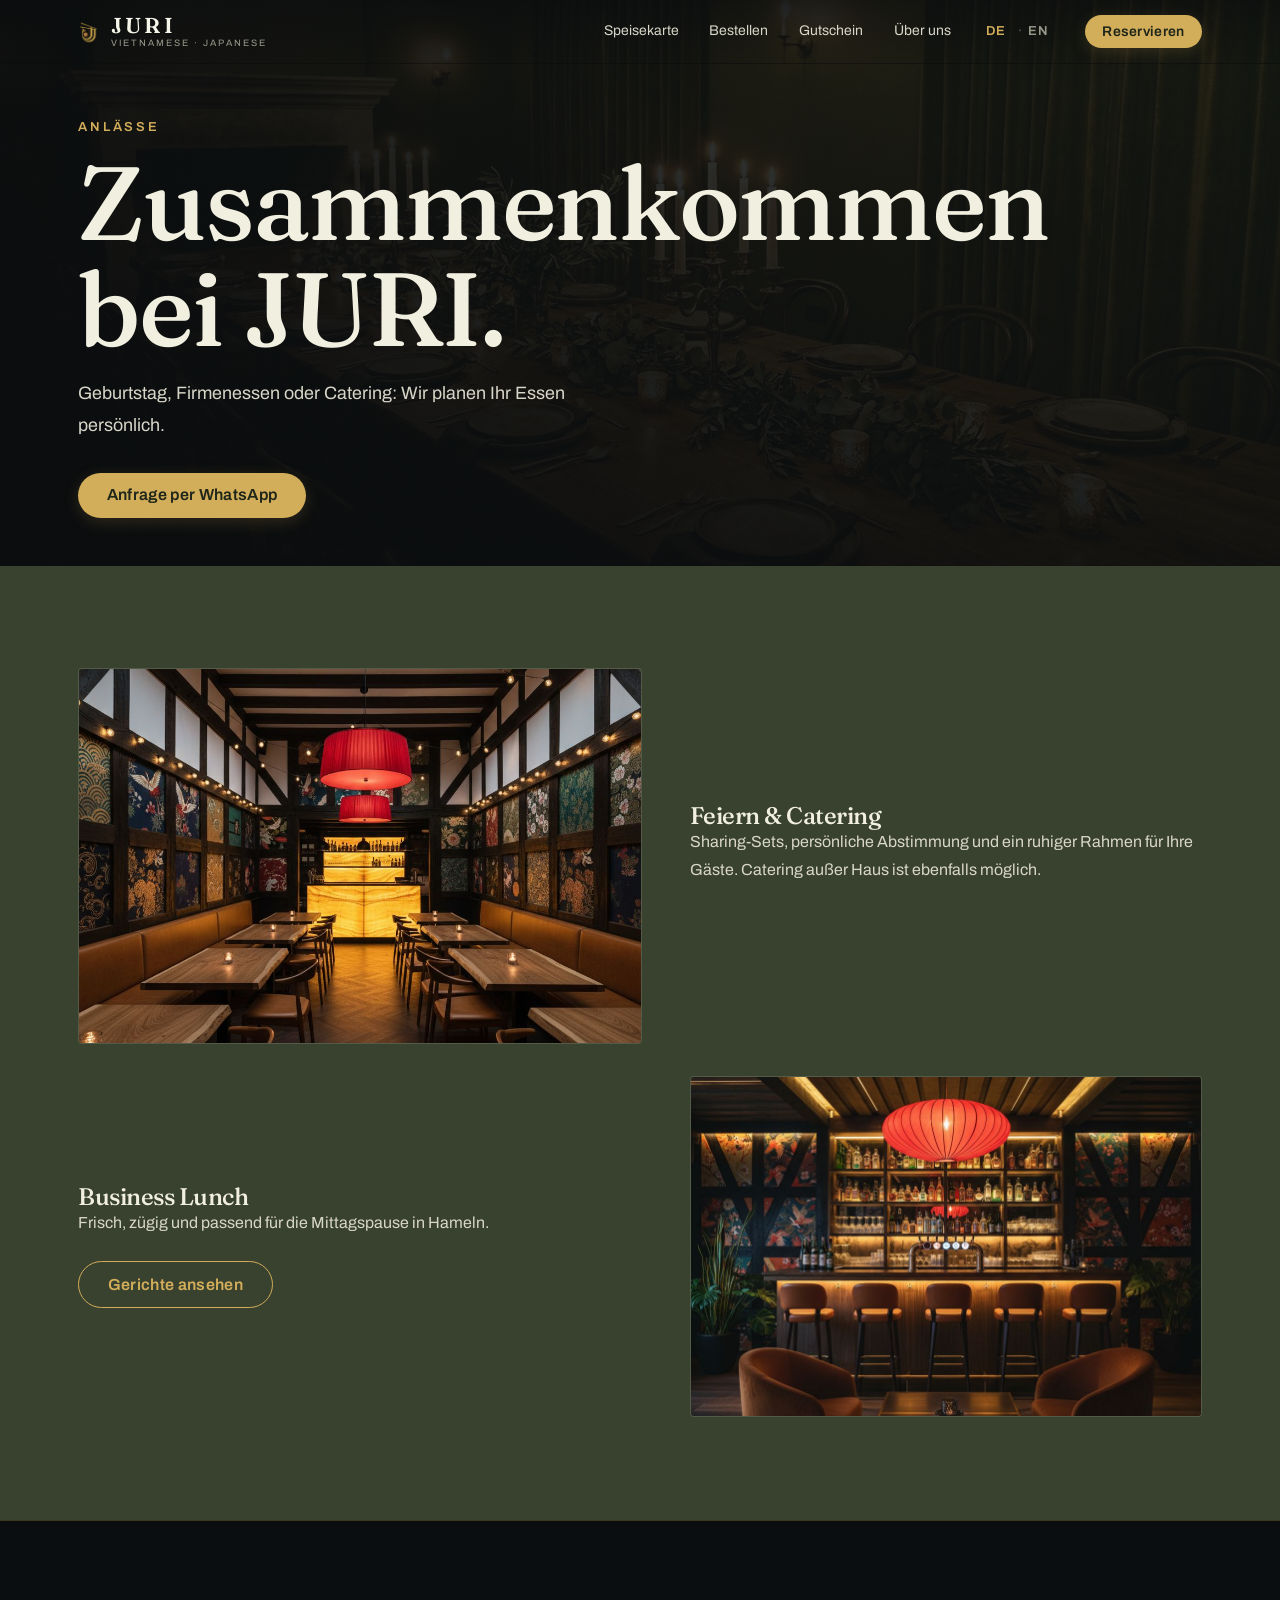
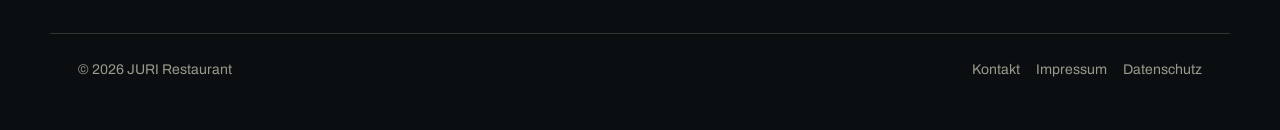
==== anlaesse.html @ 0b75a5f1 "add" ====
<!doctype html>
<html lang="de"><head><meta charset="utf-8"><meta name="viewport" content="width=device-width,initial-scale=1"><title>Anlässe & Catering | JURI Hameln</title><link rel="stylesheet" href="css/fonts.css"><link rel="stylesheet" href="css/tokens.css"><link rel="stylesheet" href="css/home.css"></head><body>
<header class="header scrolled" id="header"><div class="container"><a href="index.html" class="brand"><span class="brand__mark"></span><span>JURI<small>Vietnamese · Japanese</small></span></a><div class="nav-desktop"><nav class="nav"><a href="speisekarte.html">Speisekarte</a><a href="bestellen.html"><span lang="de">Bestellen</span><span lang="en">Order</span></a><a href="gutschein.html"><span lang="de">Gutschein</span><span lang="en">Voucher</span></a><a href="ueber-uns.html"><span lang="de">Über uns</span><span lang="en">About</span></a></nav><div class="lang-toggle"><button data-lang="de">DE</button><button data-lang="en">EN</button></div><a class="btn btn--primary" href="https://wa.me/4951513609?text=Hallo%20JURI%2C%20ich%20m%C3%B6chte%20einen%20Tisch%20reservieren."><span lang="de">Reservieren</span><span lang="en">Reserve</span></a></div><button class="burger" id="burger"><span></span><span></span><span></span></button></div></header>
<div class="drawer" id="drawer"><button class="drawer-close">×</button><a href="speisekarte.html">Speisekarte</a><a href="bestellen.html"><span lang="de">Bestellen</span><span lang="en">Order</span></a><a href="gutschein.html"><span lang="de">Gutschein</span><span lang="en">Voucher</span></a><a href="ueber-uns.html"><span lang="de">Über uns</span><span lang="en">About</span></a><a href="kontakt.html">Kontakt</a><div class="lang-toggle"><button data-lang="de">DE</button><button data-lang="en">EN</button></div></div>
<main><section class="page-hero"><img class="page-hero__bg" src="images/event-table.jpg" alt="Tafel für Feier bei JURI"><div class="container"><span class="eyebrow"><span lang="de">Anlässe</span><span lang="en">Occasions</span></span><h1><span lang="de">Zusammenkommen bei JURI.</span><span lang="en">Come together at JURI.</span></h1><p><span lang="de">Geburtstag, Firmenessen oder Catering: Wir planen Ihr Essen persönlich.</span><span lang="en">Birthday, business dinner or catering: we plan your meal personally.</span></p><div class="cta"><a class="btn btn--primary" href="https://wa.me/4951513609?text=Hallo%20JURI%2C%20ich%20m%C3%B6chte%20eine%20Feier%20oder%20ein%20Catering%20anfragen."><span lang="de">Anfrage per WhatsApp</span><span lang="en">Ask on WhatsApp</span></a></div></div></section><section class="page-content"><div class="container anlass"><div class="anlass__row"><div class="anlass__media"><img src="images/interior.jpg" alt="JURI Innenraum"></div><div><h2><span lang="de">Feiern & Catering</span><span lang="en">Celebrations & catering</span></h2><p><span lang="de">Sharing-Sets, persönliche Abstimmung und ein ruhiger Rahmen für Ihre Gäste. Catering außer Haus ist ebenfalls möglich.</span><span lang="en">Sharing sets, personal planning and a warm setting for your guests. Off-site catering is also available.</span></p></div></div><div class="anlass__row anlass__row--rev"><div class="anlass__media"><img src="images/bar.jpg" alt="JURI Bar"></div><div><h2><span lang="de">Business Lunch</span><span lang="en">Business lunch</span></h2><p><span lang="de">Frisch, zügig und passend für die Mittagspause in Hameln.</span><span lang="en">Fresh, prompt and right for a Hameln lunch break.</span></p><a class="btn btn--ghost" href="speisekarte.html"><span lang="de">Gerichte ansehen</span><span lang="en">See dishes</span></a></div></div></div></section></main>
<footer class="footer"><div class="container footer-bottom"><span>© 2026 JURI Restaurant</span><nav><a href="kontakt.html">Kontakt</a><a href="impressum.html">Impressum</a><a href="datenschutz.html">Datenschutz</a></nav></div></footer><script src="js/home.js"></script></body></html>
---- css/fonts.css ----
/* css/fonts.css — self-hosted variable fonts (latin + latin-ext for ä ö ü ß ơ ư) */
@font-face{
  font-family:"Fraunces";
  src:url("../fonts/Fraunces.woff2") format("woff2");
  font-weight:400 600;font-display:swap;font-style:normal;
  unicode-range:U+0000-00FF,U+0131,U+0152-0153,U+02BB-02BC,U+02C6,U+02DA,U+02DC,U+2000-206F,U+2074,U+20AC,U+2122,U+2191,U+2193,U+2212,U+2215,U+FEFF,U+FFFD;
}
@font-face{
  font-family:"Fraunces";
  src:url("../fonts/Fraunces-ext.woff2") format("woff2");
  font-weight:400 600;font-display:swap;font-style:normal;
  unicode-range:U+0100-024F,U+0259,U+1E00-1EFF,U+2020,U+20A0-20AB,U+20AD-20CF,U+2113,U+2C60-2C7F,U+A720-A7FF;
}
@font-face{
  font-family:"Archivo";
  src:url("../fonts/Archivo.woff2") format("woff2");
  font-weight:400 600;font-display:swap;font-style:normal;
  unicode-range:U+0000-00FF,U+0131,U+0152-0153,U+02BB-02BC,U+02C6,U+02DA,U+02DC,U+2000-206F,U+2074,U+20AC,U+2122,U+2191,U+2193,U+2212,U+2215,U+FEFF,U+FFFD;
}
@font-face{
  font-family:"Archivo";
  src:url("../fonts/Archivo-ext.woff2") format("woff2");
  font-weight:400 600;font-display:swap;font-style:normal;
  unicode-range:U+0100-024F,U+0259,U+1E00-1EFF,U+2020,U+20A0-20AB,U+20AD-20CF,U+2113,U+2C60-2C7F,U+A720-A7FF;
}
---- css/tokens.css ----
/* ========== css/tokens.css — Jury Phở design tokens ========== */
:root{
  /* ---------- PRIMITIVE: OLIVE → nay là NEUTRAL DARK (giữ tên biến) ----------
     Đổi nền olive → đen-xám trung tính hơi ấm (thêm chút nâu, không lạnh như xanh-điện),
     giống taumi (~#191B24/#0d0d12) để ẢNH món màu rực nổi bật (pop).
     Tên biến giữ nguyên để không phá các chỗ đang tham chiếu. */
  --olive-950:#1f2619;
  --olive-900:#293121;   /* footer / bg-deep */
  --olive-850:#343d2a;   /* section xen kẽ / lazy-img fill */
  --olive-800:#303827;
  --olive-700:#39412f;   /* xanh olive từ logo JURI */
  --olive-600:#4a543d;
  --olive-500:#5a654d;
  --olive-400:#748069;
  --olive-300:#96a08d;

  /* ---------- PRIMITIVE: IVORY ---------- */
  --ivory-50:#f6f5ea;
  --ivory-100:#f1efdf;
  --ivory-300:#dcdbcb;
  --ivory-500:#d8d6c8;   /* warm body grey (was cold #d8dad0) */
  --ivory-700:#9a9a8c;

  /* ---------- PRIMITIVE: GOLD ---------- */
  --gold-300:#e3c986;
  --gold-400:#dabd6f;
  --gold-500:#d2ad5a;
  --gold-600:#b8934a;
  --gold-700:#8f6f37;

  --red-500:#d64545;
  --green-500:#7fa86a;
  --white:#fff; --black:#000;

  /* ---------- SEMANTIC ---------- */
  --bg:var(--olive-700);
  --bg-alt:var(--olive-850);
  --bg-deep:var(--olive-900);
  --surface:rgba(241,239,223,.04);
  --surface-hover:rgba(241,239,223,.07);
  --text:var(--ivory-100);
  --text-muted:var(--ivory-500);
  --text-faint:var(--ivory-700);
  --accent:var(--gold-500);
  --accent-hover:var(--gold-600);
  --on-accent:#1f2619;   /* chữ trên nút gold */
  --line:rgba(241,239,223,.16);
  --line-strong:rgba(241,239,223,.28);
  --focus:var(--gold-400);
  --overlay:linear-gradient(180deg,rgba(10,12,14,.15) 0%,rgba(10,12,14,.55) 55%,rgba(10,12,14,.9) 100%);

  /* ---------- TYPE ---------- */
  --font-display:"Fraunces","Georgia",serif;
  --font-sans:"Archivo","Segoe UI",Helvetica,Arial,sans-serif;
  --fs-hero:clamp(2.5rem,8.5vw,6.5rem);    /* 40 → 104px, low floor so "Vietnamesische" never breaks at 390px */
  --fs-h1:clamp(2rem,5vw,3.5rem);
  --fs-h2:clamp(2.5rem,4.5vw,4rem);        /* 40 → 64px */
  --fs-h3:clamp(1.2rem,2vw,1.5rem);
  --fs-lg:clamp(1.0625rem,1.4vw,1.125rem); --fs-base:1rem; --fs-sm:.875rem; --fs-xs:.8125rem;
  --lh-tight:1.02; --lh-snug:1.3; --lh-body:1.75;
  --tracking-display:-.02em;
  --tracking-caps:.22em;

  /* ---------- SPACING ---------- */
  --sp-1:.25rem;--sp-2:.5rem;--sp-3:.75rem;--sp-4:1rem;--sp-5:1.5rem;
  --sp-6:2rem;--sp-8:3rem;--sp-10:4rem;--sp-12:6rem;--sp-16:8rem;
  --content:1180px;
  --gutter:clamp(20px,5.8vw,28px);

  --r-xs:2px; --r-sm:4px; --r-md:6px; --r-pill:999px;

  --sh-sm:0 2px 8px rgba(6,8,10,.24);
  --sh-md:0 8px 24px rgba(6,8,10,.34);
  --sh-lg:0 18px 50px rgba(6,8,10,.42);

  --ease:cubic-bezier(.22,.61,.36,1);
  --dur-1:.15s; --dur-2:.28s; --dur-3:.5s;

  --header-h:64px; --bottom-h:68px;

  /* ---------- COMPONENT ---------- */
  --btn-primary-bg:var(--accent); --btn-primary-fg:var(--on-accent);
  --btn-primary-bg-hover:var(--accent-hover);
  --btn-ghost-border:var(--line-strong); --btn-ghost-fg:var(--text);
  --chip-bg:var(--surface); --chip-border:var(--line); --chip-fg:var(--text-faint);
  --card-bg:var(--surface); --card-border:var(--line);
}
@media (prefers-reduced-motion:reduce){
  *{animation-duration:.001s!important;transition-duration:.001s!important;scroll-behavior:auto!important}
}
---- css/home.css ----
/* css/home.css — Jury Phở homepage (olive/gold luxury dark). Needs tokens.css + fonts.css. */

*,*::before,*::after{box-sizing:border-box}
html{scroll-behavior:smooth}
body{
  margin:0;background:var(--bg);color:var(--text);
  font:var(--fs-base)/var(--lh-body) var(--font-sans);
  -webkit-font-smoothing:antialiased;text-rendering:optimizeLegibility;
  overflow-x:hidden;
}
img{display:block;max-width:100%;height:auto}
/* lazy-load safety net: any image frame shows neutral-dark fill (not blank) until the photo paints */
.feature__media,.split__media,.anlass__media,.bar-band,.gallery img{background:var(--olive-850)}
a{color:inherit;text-decoration:none}
h1,h2,h3{margin:0;font-family:var(--font-display);font-weight:500;line-height:var(--lh-tight);letter-spacing:var(--tracking-display)}
p{margin:0}
:focus-visible{outline:2px solid var(--focus);outline-offset:3px}

.container{width:100%;max-width:var(--content);margin-inline:auto;padding-inline:var(--gutter)}
.eyebrow{display:inline-block;font:600 var(--fs-xs)/1 var(--font-sans);
  letter-spacing:var(--tracking-caps);text-transform:uppercase;color:var(--accent);margin-bottom:var(--sp-4)}
.section{padding-block:clamp(4rem,7vw,6.5rem)}
.section--alt{background:var(--bg-alt)}
.section-head{max-width:640px;margin-bottom:var(--sp-8)}
.section-head--center{margin-inline:auto;text-align:center}
.section-head h2{font-size:var(--fs-h2);margin-top:.75rem}
.section-head p{color:var(--text-muted);margin-top:.9rem;font-size:var(--fs-lg);line-height:var(--lh-body);max-width:62ch}
.section-head--center p{margin-inline:auto}

/* ---- lang toggle: hide EN by default, swap on body.lang-en ----
   scoped to body descendants so it never matches <html lang> (would collapse the page) */
body [lang="en"]{display:none}
body.lang-en [lang="en"]{display:revert}
body.lang-en [lang="de"]{display:none}

/* ---------- Buttons ---------- */
.btn{display:inline-flex;align-items:center;gap:.5rem;
  font:600 var(--fs-base)/1 var(--font-sans);letter-spacing:.02em;
  padding:.9rem 1.8rem;border-radius:var(--r-pill);cursor:pointer;border:0;
  transition:transform var(--dur-1) var(--ease),background var(--dur-1),border-color var(--dur-1),color var(--dur-1)}
.btn--primary{background:var(--btn-primary-bg);color:var(--btn-primary-fg);
  box-shadow:0 4px 16px rgba(210,173,90,.18)}
.btn--primary:hover{background:var(--btn-primary-bg-hover);transform:translateY(-2px);
  box-shadow:0 10px 28px rgba(210,173,90,.32)}
.btn--ghost{background:transparent;color:var(--accent);border:1px solid var(--accent)}
.btn--ghost:hover{background:rgba(210,173,90,.08);color:var(--gold-300);border-color:var(--gold-300)}

/* ---------- Header ---------- */
.header{position:fixed;inset:0 0 auto;z-index:60;height:var(--header-h);
  background:linear-gradient(180deg,rgba(10,12,14,.55),rgba(10,12,14,0));
  border-bottom:1px solid transparent;
  transition:background var(--dur-2),box-shadow var(--dur-2),border-color var(--dur-2),backdrop-filter var(--dur-2)}
.header.scrolled{background:rgba(14,17,20,.9);border-bottom-color:rgba(210,173,90,.28);
  box-shadow:var(--sh-sm);backdrop-filter:blur(8px);-webkit-backdrop-filter:blur(8px)}
.header .container{height:100%;display:flex;align-items:center;justify-content:space-between;gap:var(--sp-5)}
/* brand: logo mark (icon cropped from square logo) + wordmark.
   Font styling lives on .brand so bare-text brands on other pages still render. */
/* ONE logo lockup, shared header + footer. Mark optically baseline-aligned to the J. */
.brand{display:inline-flex;align-items:baseline;gap:12px;line-height:1;
  font-family:var(--font-display);font-weight:600;font-size:1.35rem;letter-spacing:.16em;color:var(--ivory-50)}
/* icon mark = gold PNG (chopsticks + J + tiny amber accent), pre-cropped, no circle/border.
   ~0.85× the cap height, nudged down to sit on the wordmark baseline. */
.brand__mark{flex:0 0 auto;width:calc(1.35rem * .95);height:calc(1.35rem * .95);
  align-self:center;transform:translateY(.06em);
  background:url("../images/logo-mark-gold.png") center/contain no-repeat}
.footer-brand{align-items:center}
.footer-brand .brand__mark{width:2.4rem;height:2.4rem;transform:none}
.brand small{display:block;font-family:var(--font-sans);font-weight:400;font-size:.58rem;
  letter-spacing:var(--tracking-caps);text-transform:uppercase;color:var(--text-faint);margin-top:3px}
.nav{display:flex;align-items:center;gap:clamp(1rem,2.4vw,2rem)}
.nav a{position:relative;font-size:var(--fs-sm);color:var(--text-muted);padding:4px 0;transition:color var(--dur-1)}
.nav a::after{content:"";position:absolute;left:0;bottom:-2px;width:0;height:1px;background:var(--accent);transition:width var(--dur-2) var(--ease)}
.nav a:hover{color:var(--text)}.nav a:hover::after{width:100%}
/* thin text link, not a gold pill — the header keeps exactly one gold block (the CTA) */
.lang-toggle{display:flex;align-items:center;gap:.15rem;font-size:var(--fs-xs)}
.lang-toggle button{background:transparent;border:0;color:var(--text-faint);padding:.35rem .3rem;cursor:pointer;
  font:600 var(--fs-xs)/1 var(--font-sans);letter-spacing:.08em;transition:color var(--dur-1)}
.lang-toggle button:hover{color:var(--text)}
.lang-toggle button[aria-pressed="true"]{color:var(--accent)}
.lang-toggle button+button::before{content:"·";color:var(--line-strong);margin-right:.3rem}
.header .btn{padding:.6rem 1.1rem;font-size:var(--fs-sm)}
.nav-desktop{display:flex;align-items:center;gap:clamp(1rem,2.4vw,2rem)}
.burger{display:none;background:transparent;border:0;cursor:pointer;padding:8px;flex-direction:column;gap:5px}
.burger span{width:22px;height:2px;background:var(--text);border-radius:2px}

/* mobile drawer */
.drawer{position:fixed;inset:0;z-index:70;background:var(--olive-900);
  transform:translateX(100%);transition:transform var(--dur-2) var(--ease);
  display:flex;flex-direction:column;padding:var(--sp-8) var(--gutter);gap:var(--sp-5)}
.drawer.open{transform:none}
.drawer a{font-family:var(--font-display);font-size:1.6rem;color:var(--text)}
.drawer .drawer-close{align-self:flex-end;background:transparent;border:0;color:var(--text);font-size:1.6rem;cursor:pointer}
.drawer .btn{margin-top:var(--sp-4);justify-content:center}

/* ---------- Hero ---------- */
.hero{position:relative;min-height:100svh;display:flex;align-items:center;
  padding-top:var(--header-h);overflow:hidden;background:var(--olive-700)}
.hero__bg{position:absolute;inset:0;z-index:0}
.hero__bg img{width:100%;height:100%;object-fit:cover;object-position:center 40%;opacity:1;
  transform-origin:center;animation:heroZoom 20s ease-in-out infinite alternate}
@keyframes heroZoom{from{transform:scale(1)}to{transform:scale(1.06)}}
/* scrim trung tính, NHẸ ở trên (ảnh rõ) → tối ở đáy cho chữ đọc được */
.hero__bg::after{content:"";position:absolute;inset:0;
  background:linear-gradient(180deg,rgba(10,12,14,.15) 0%,rgba(10,12,14,.2) 42%,rgba(10,12,14,.9) 100%),
             linear-gradient(90deg,rgba(10,12,14,.82) 0%,rgba(10,12,14,.4) 52%,rgba(10,12,14,0) 100%)}
/* radial gold glow adds warmth */
.hero::before{content:"";position:absolute;inset:0;z-index:0;pointer-events:none;
  background:radial-gradient(90% 70% at 82% 18%,rgba(210,173,90,.14),transparent 55%)}
.hero .container{position:relative;z-index:1;padding-block:clamp(4rem,10vh,7rem)}
.hero__inner{max-width:760px}
.hero h1{font-size:var(--fs-hero);margin-block:var(--sp-2) var(--sp-4);
  text-wrap:balance}
.hero h1 em{font-style:italic;color:var(--gold-300)}
.hero .sub{font-size:var(--fs-lg);color:var(--text-muted);max-width:52ch;margin-bottom:var(--sp-6)}
.hero .cta{display:flex;flex-wrap:wrap;gap:var(--sp-4)}
.hero .cta .btn{min-height:56px;padding:0 36px}
.hero .addr{margin-top:var(--sp-6);font-size:var(--fs-sm);color:var(--text-faint);letter-spacing:.03em}
.hero__inner>*{opacity:0;animation:rise .7s var(--ease) forwards}
.hero .eyebrow{animation-delay:.35s}.hero h1{animation-delay:.45s}
.hero .sub{animation-delay:.6s}.hero .cta{animation-delay:.75s}.hero .addr{animation-delay:.85s}
@keyframes rise{from{transform:translateY(16px)}to{opacity:1;transform:translateY(0)}}
/* scroll cue */
.hero__scroll{position:absolute;left:50%;bottom:26px;z-index:2;transform:translateX(-50%);
  width:26px;height:42px;border:1px solid var(--line-strong);border-radius:var(--r-pill);
  display:flex;justify-content:center;opacity:0;animation:rise .7s var(--ease) 1s forwards}
.hero__scroll span{width:3px;height:8px;margin-top:8px;border-radius:2px;background:var(--accent);
  animation:scrollDot 1.8s var(--ease) infinite}
@keyframes scrollDot{0%{transform:translateY(0);opacity:1}70%{transform:translateY(14px);opacity:0}100%{opacity:0}}

/* ---------- Scroll reveal (IntersectionObserver adds .in) ---------- */
.reveal{opacity:0;transform:translateY(24px);transition:opacity .7s var(--ease),transform .7s var(--ease)}
.reveal.in{opacity:1;transform:none}
@media (prefers-reduced-motion:reduce){.reveal{opacity:1;transform:none}.hero__inner>*,.hero__scroll{opacity:1;animation:none}.hero__bg img{animation:none;transform:none}}

/* eyebrow with icon centered */
.eyebrow--icon{color:var(--accent)}

/* ---------- USP strip (quick-scan strengths under hero) ---------- */
.usp-strip{background:var(--bg-deep);border-block:1px solid var(--line)}
.usp-strip__row{display:flex;flex-wrap:wrap;justify-content:center;align-items:center;
  gap:clamp(1rem,4vw,2.75rem);padding-block:var(--sp-5)}
.usp{position:relative;display:inline-flex;align-items:center;gap:.6rem;
  font:600 var(--fs-xs)/1 var(--font-sans);letter-spacing:var(--tracking-caps);
  text-transform:uppercase;color:var(--text-muted)}
.usp::before{content:"";width:5px;height:5px;border-radius:50%;background:var(--accent);flex:0 0 auto}

/* ---------- Philosophy band (centered, taumi-style) ---------- */
.philo-band{background:var(--bg-deep);text-align:center}
.philo-band .eyebrow--icon{margin-bottom:var(--sp-5)}
.philo-quote{margin:0 auto;max-width:20ch;font-family:var(--font-display);font-weight:500;
  font-size:clamp(1.8rem,4.4vw,3rem);line-height:var(--lh-tight);letter-spacing:var(--tracking-display);
  color:var(--gold-300)}
.philo-lead{max-width:60ch;margin:var(--sp-6) auto 0;color:var(--text-muted);font-size:var(--fs-lg);line-height:var(--lh-body)}
/* stat row — fills the empty philosophy band with 3 point-of-pride numbers */
.philo-stats{display:grid;grid-template-columns:repeat(3,1fr);gap:var(--sp-5);
  max-width:640px;margin:var(--sp-8) auto 0;padding:0}
.philo-stats div{position:relative;padding-inline:var(--sp-4)}
.philo-stats div+div::before{content:"";position:absolute;left:0;top:15%;bottom:15%;width:1px;background:var(--line)}
.philo-stats dt{font-family:var(--font-display);font-weight:500;font-size:clamp(1.9rem,5vw,2.8rem);
  line-height:1;color:var(--gold-300);letter-spacing:var(--tracking-display)}
.philo-stats dd{margin:var(--sp-3) 0 0;font-size:var(--fs-xs);letter-spacing:var(--tracking-caps);
  text-transform:uppercase;color:var(--text-faint)}

/* shared underline link */
.link-underline{display:inline-block;font-size:var(--fs-sm);font-weight:600;color:var(--text);
  border-bottom:1px solid var(--line-strong);padding-bottom:3px;transition:color var(--dur-1),border-color var(--dur-1)}
.link-underline:hover{color:var(--accent);border-color:var(--accent)}
.center-cta{text-align:center;margin-top:var(--sp-8)}

/* ---------- Featured dish ---------- */
.feature{display:grid;gap:clamp(1.5rem,4vw,3.5rem);align-items:center;grid-template-columns:1fr;
  margin-bottom:clamp(5rem,10vw,7.5rem)}
.feature__media{position:relative;border:1px solid var(--line);border-radius:var(--r-sm);overflow:hidden;aspect-ratio:4/5}
.feature__media img{width:100%;height:100%;object-fit:cover;transition:transform var(--dur-3) var(--ease)}
.feature:hover .feature__media img{transform:scale(1.04)}
.feature__tag{display:inline-block;font-size:var(--fs-xs);letter-spacing:var(--tracking-caps);
  text-transform:uppercase;color:var(--text-faint);margin-bottom:var(--sp-3)}
.feature__body h3{font-size:clamp(1.8rem,3.4vw,2.4rem);color:var(--ivory-50)}
.feature__body p{color:var(--text-muted);margin-top:var(--sp-4)}
.feature__foot{display:flex;align-items:baseline;gap:var(--sp-6);margin-top:var(--sp-6)}
.feature__price{font-family:var(--font-display);color:var(--accent);font-size:1.5rem;font-variant-numeric:tabular-nums}

/* ---------- Signature dishes (3 hero cards, fine-dining) ---------- */
.dish-grid{display:grid;gap:clamp(1rem,2.5vw,2rem);grid-template-columns:1fr}
.dish{border:0;border-radius:16px;overflow:hidden;
  background:transparent;
  transition:transform var(--dur-2) var(--ease),box-shadow var(--dur-2)}
.dish__link{display:flex;flex-direction:column;height:100%;color:inherit}
.dish__media{position:relative;display:block;overflow:hidden;border-radius:16px;aspect-ratio:4/5;background:var(--olive-850)}
.dish__media img{width:100%;height:100%;object-fit:cover;transition:transform var(--dur-3) var(--ease)}
/* inner shadow at the base so the name never sinks into a bright plate */
.dish__media::after{content:"";position:absolute;inset:0;pointer-events:none;
  background:linear-gradient(180deg,transparent 62%,rgba(8,10,12,.42) 100%);
  transition:opacity var(--dur-2)}
.dish:hover{transform:translateY(-4px);
  box-shadow:0 20px 40px rgba(0,0,0,.5)}
.dish:hover .dish__media img{transform:scale(1.05)}
/* taumi-style minimal card: image-led, only name + price below, centered caption */
.dish__cat,.dish__desc{display:none} /* gọn như taumi: bỏ category + mô tả, chỉ ảnh+tên+giá */
.dish__body{display:flex;flex-direction:column;align-items:center;text-align:center;gap:3px;padding:var(--sp-4) var(--sp-3) 0}
.dish__name{font-family:var(--font-display);font-size:clamp(1.05rem,3.4vw,1.5rem);line-height:var(--lh-tight);color:var(--ivory-50)}
.dish__price{font-family:var(--font-display);font-weight:400;color:var(--accent);font-size:.95rem;font-variant-numeric:tabular-nums}
.dish.reveal{transition-delay:calc(var(--i,0) * 80ms)}

/* ---------- Dish carousel (mobile swipe / desktop grid) ---------- */
.carousel{position:relative}
/* mobile: horizontal scroll-snap rail. desktop rule below reverts to grid. */
.carousel__track{scroll-snap-type:x mandatory;-webkit-overflow-scrolling:touch;
  display:flex;overflow-x:auto;gap:var(--sp-4);scroll-padding-inline:var(--gutter);
  scrollbar-width:none}
.carousel__track::-webkit-scrollbar{display:none}
/* 2 cards per screen on mobile — image-led, quick to swipe */
.carousel__track .dish{flex:0 0 46%;scroll-snap-align:start}
.carousel__nav{display:flex;align-items:center;justify-content:center;margin-top:var(--sp-5)}
/* dots indicator (taumi-style) — active dot gold */
.carousel__dots{display:flex;align-items:center;justify-content:center;gap:.55rem;flex-wrap:wrap;max-width:220px}
.carousel__dots button{width:7px;height:7px;padding:0;border:0;border-radius:50%;cursor:pointer;
  background:var(--line-strong);transition:background var(--dur-1),transform var(--dur-1)}
.carousel__dots button[aria-selected="true"]{background:var(--accent);transform:scale(1.35)}

/* ---------- Photo trio (Ambiente enrich) ---------- */
.photo-trio{display:grid;gap:var(--sp-3);grid-template-columns:1fr;margin-top:clamp(2rem,5vw,3.5rem)}
.photo-trio figure{margin:0;border:1px solid var(--line);border-radius:var(--r-sm);overflow:hidden;aspect-ratio:1;background:var(--olive-850)}
.photo-trio img{width:100%;height:100%;object-fit:cover;transition:transform var(--dur-3) var(--ease)}
.photo-trio figure:hover img{transform:scale(1.05)}

/* ---------- Drink duo (Bar enrich) ---------- */
.drink-duo{display:grid;gap:var(--sp-4);grid-template-columns:1fr}
.drink-duo__item{position:relative;margin:0;border:1px solid var(--line);border-radius:var(--r-sm);overflow:hidden;aspect-ratio:3/2;background:var(--olive-850)}
.drink-duo__item img{width:100%;height:100%;object-fit:cover;transition:transform var(--dur-3) var(--ease)}
.drink-duo__item:hover img{transform:scale(1.05)}
.drink-duo figcaption{position:absolute;inset:auto 0 0;padding:var(--sp-5) var(--sp-5) var(--sp-4);
  font-family:var(--font-display);font-size:1.25rem;color:var(--ivory-50);
  background:linear-gradient(180deg,transparent,rgba(8,10,12,.82))}

/* ---------- Featured events ---------- */
.event-grid{display:grid;gap:clamp(1rem,2.5vw,2rem);grid-template-columns:1fr}
.event-card{display:flex;flex-direction:column;border:1px solid rgba(200,162,74,.25);border-radius:var(--r-sm);
  overflow:hidden;background:var(--olive-850);
  transition:transform var(--dur-2) var(--ease),border-color var(--dur-2),box-shadow var(--dur-2)}
.event-card:hover{transform:translateY(-4px);border-color:rgba(200,162,74,.5);box-shadow:0 20px 40px rgba(0,0,0,.5)}
.event-card__media{overflow:hidden;aspect-ratio:16/10;background:var(--olive-850)}
.event-card__media img{width:100%;height:100%;object-fit:cover;transition:transform var(--dur-3) var(--ease)}
.event-card:hover .event-card__media img{transform:scale(1.05)}
.event-card__body{display:flex;flex-direction:column;align-items:flex-start;gap:var(--sp-3);padding:var(--sp-6) var(--sp-5) var(--sp-6)}
.event-card__badge{display:inline-block;font:600 var(--fs-xs)/1 var(--font-sans);letter-spacing:var(--tracking-caps);
  text-transform:uppercase;color:var(--on-accent);background:var(--accent);padding:.4rem .7rem;border-radius:var(--r-pill)}
.event-card__badge--alt{color:var(--accent);background:transparent;border:1px solid var(--accent)}
.event-card__body h3{font-size:clamp(1.5rem,2.6vw,2rem);color:var(--ivory-50)}
.event-card__body p{color:var(--text-muted);font-size:var(--fs-sm);line-height:var(--lh-body)}
.event-card__body .btn,.event-card__body .link-underline{margin-top:var(--sp-2)}

.note-soon{margin-top:var(--sp-4);font-size:var(--fs-sm);color:var(--text-faint);font-style:italic}

/* ---------- Split (text ↔ image) ---------- */
.split{display:grid;gap:clamp(1.5rem,4vw,3.5rem);align-items:center;grid-template-columns:1fr}
.split__media{position:relative;border:1px solid var(--line);border-radius:var(--r-sm);overflow:hidden;aspect-ratio:4/5}
.split__media img{width:100%;height:100%;object-fit:cover;transition:transform var(--dur-3) var(--ease)}
.split:hover .split__media img{transform:scale(1.04)}
.split__body h2{font-size:var(--fs-h2);margin-bottom:var(--sp-4)}
.split__body p{color:var(--text-muted);margin-bottom:var(--sp-5)}

/* ---------- Bar full-bleed band ---------- */
.bar-band{position:relative;min-height:clamp(360px,60vh,560px);display:flex;align-items:center;overflow:hidden}
.bar-band__bg{position:absolute;inset:0;width:100%;height:100%;object-fit:cover;z-index:0}
.bar-band::after{content:"";position:absolute;inset:0;z-index:1;
  background:linear-gradient(90deg,rgba(10,12,14,.8) 0%,rgba(10,12,14,.42) 55%,rgba(10,12,14,.1) 100%),
             linear-gradient(180deg,transparent 40%,rgba(6,8,10,.55) 100%)}
.bar-band__inner{position:relative;z-index:2;max-width:520px}
.bar-band__inner h2{font-size:var(--fs-h2);color:var(--gold-300);margin-bottom:var(--sp-4)}
.bar-band__inner p{color:var(--ivory-100);font-size:var(--fs-lg)}

/* ---------- Anlässe ---------- */
.anlass{display:grid;gap:var(--sp-6)}
.anlass__row{display:grid;gap:clamp(1.5rem,4vw,3rem);align-items:center;grid-template-columns:1fr}
.anlass__media{border:1px solid var(--line);border-radius:var(--r-sm);overflow:hidden;aspect-ratio:4/5}
.anlass__media img{width:100%;height:100%;object-fit:cover}
.anlass h3{font-size:var(--fs-h3);margin-bottom:var(--sp-3)}
.anlass p{color:var(--text-muted);margin-bottom:var(--sp-5)}

/* ---------- Hours + map ---------- */
.hours-grid{display:grid;gap:var(--sp-8);grid-template-columns:1fr}
.hours-table{width:100%;border-collapse:collapse}
.hours-table th,.hours-table td{text-align:left;padding:.8rem 0;border-bottom:1px solid var(--line);font-size:var(--fs-base)}
.hours-table th{font-weight:500;color:var(--text)}
.hours-table td{color:var(--text-muted);text-align:right;font-variant-numeric:tabular-nums}
.hours-info{display:flex;flex-direction:column;gap:var(--sp-4)}
.hours-info a{color:var(--accent)}
.hours-info dt{font-size:var(--fs-xs);letter-spacing:var(--tracking-caps);text-transform:uppercase;color:var(--text-faint);margin-bottom:2px}
.hours-info dd{margin:0 0 var(--sp-3);color:var(--text)}

/* ---------- About / gallery ---------- */
/* even 2-col mobile / 3-col desktop grid — 6 photos fill clean rows, no orphan cell */
.gallery{display:grid;gap:var(--sp-3);grid-template-columns:repeat(2,1fr);margin-top:var(--sp-6)}
.gallery img{border-radius:var(--r-sm);aspect-ratio:1;object-fit:cover;border:1px solid var(--line);width:100%}

/* ---------- Reservation form ---------- */
.form-wrap{max-width:680px;margin-inline:auto;
  background:rgba(255,255,255,.03);border:1px solid rgba(210,173,90,.18);border-radius:var(--r-sm);
  padding:clamp(1.75rem,5vw,3rem)}
.form-wrap .section-head{text-align:center;margin-inline:auto}
.form-grid{display:grid;gap:var(--sp-4);grid-template-columns:1fr 1fr}
.field{display:flex;flex-direction:column;gap:6px}
.field--full{grid-column:1/-1}
.field label{font-size:var(--fs-xs);letter-spacing:var(--tracking-caps);text-transform:uppercase;color:var(--text-faint)}
/* hairline underline fields — no boxes, all on-tone with olive+gold */
.field input,.field textarea,.field select{
  background:rgba(255,255,255,.04);border:0;border-bottom:1px solid rgba(210,173,90,.3);border-radius:0;
  color:#edebdf;font:var(--fs-base) var(--font-sans);padding:.7rem .2rem;width:100%;
  transition:border-color var(--dur-1),box-shadow var(--dur-1),background var(--dur-1)}
.field input::placeholder,.field textarea::placeholder{color:var(--text-faint)}
.field input:focus,.field textarea:focus,.field select:focus{outline:none;border-bottom-color:var(--accent);
  background:rgba(255,255,255,.06);box-shadow:0 1px 0 0 var(--accent),0 6px 18px -8px rgba(210,173,90,.5)}
/* select: kill native chrome, draw a gold caret, dark option list */
.field select{appearance:none;-webkit-appearance:none;cursor:pointer;
  background-image:url("data:image/svg+xml,%3Csvg xmlns='http://www.w3.org/2000/svg' width='12' height='8' viewBox='0 0 12 8'%3E%3Cpath fill='none' stroke='%23d2ad5a' stroke-width='1.5' d='M1 1.5 6 6.5 11 1.5'/%3E%3C/svg%3E");
  background-repeat:no-repeat;background-position:right .3rem center;padding-right:1.6rem}
.field select option{background:var(--olive-900);color:#edebdf}
/* date: tint the native picker gold instead of a white box */
.field input[type=date]{color-scheme:dark}
.field input::-webkit-calendar-picker-indicator{filter:invert(.7) sepia(.5) saturate(3) hue-rotate(5deg);cursor:pointer}
.field textarea{resize:vertical;min-height:90px}
.hp{position:absolute;left:-9999px;width:1px;height:1px;overflow:hidden}
.form-msg{margin-top:var(--sp-4);font-size:var(--fs-sm)}
.form-msg.ok{color:var(--green-500)}.form-msg.err{color:var(--red-500)}

/* ---------- Footer ---------- */
.footer{position:relative;overflow:hidden;background:#0b0e11;border-top:1px solid rgba(210,173,90,.25);
  padding-block:var(--sp-10) var(--sp-8);color:var(--text-muted)}
/* oversized wordmark watermark — the closing signature note */
.footer-watermark{position:absolute;left:50%;bottom:-.22em;transform:translateX(-50%);z-index:0;pointer-events:none;
  font-family:var(--font-display);font-weight:600;letter-spacing:.12em;line-height:1;white-space:nowrap;
  font-size:clamp(5rem,18vw,11rem);color:var(--gold-500);opacity:.035}
.footer .container{position:relative;z-index:1}
.footer-grid{display:grid;gap:var(--sp-8);grid-template-columns:1fr}
.footer-grid h4{font-family:var(--font-sans);font-weight:600;font-size:var(--fs-xs);letter-spacing:var(--tracking-caps);
  text-transform:uppercase;color:var(--text-faint);margin:0 0 var(--sp-4)}
.footer .brand{font-size:1.5rem;margin-bottom:var(--sp-3)}
.footer ul{list-style:none;margin:0;padding:0;display:flex;flex-direction:column;gap:var(--sp-2)}
.footer a:hover{color:var(--accent)}
.footer address{font-style:normal;line-height:var(--lh-body)}
.footer-bottom{border-top:1px solid var(--line);margin-top:var(--sp-8);padding-top:var(--sp-5);
  display:flex;flex-wrap:wrap;gap:var(--sp-4);justify-content:space-between;font-size:var(--fs-sm);color:var(--text-faint)}
.footer-bottom nav{display:flex;gap:var(--sp-4)}

/* ---------- Bottom nav (mobile) + FAB ---------- */
.bottom-nav{position:fixed;inset:auto 0 0;z-index:55;display:none;height:var(--bottom-h);
  background:var(--olive-900);border-top:1px solid var(--line)}
.bottom-nav ul{display:grid;grid-template-columns:repeat(4,1fr);height:100%;margin:0;padding:0;list-style:none}
.bottom-nav a{display:flex;flex-direction:column;align-items:center;justify-content:center;gap:4px;
  font-size:.62rem;letter-spacing:.03em;color:var(--text-faint);height:100%}
.bottom-nav svg{width:22px;height:22px;fill:none;stroke:currentColor;stroke-width:1.5;
  stroke-linecap:round;stroke-linejoin:round}
.bottom-nav a.is-cta{color:var(--accent)}

/* ---------- Child pages ---------- */
.page-hero{position:relative;min-height:min(54svh,560px);display:flex;align-items:end;padding:calc(var(--header-h) + var(--sp-8)) 0 var(--sp-8);overflow:hidden;background:var(--bg-deep)}
.page-hero__bg{position:absolute;inset:0;width:100%;height:100%;object-fit:cover;opacity:.42}
.page-hero::after{content:"";position:absolute;inset:0;background:linear-gradient(90deg,rgba(10,12,14,.9),rgba(10,12,14,.45)),linear-gradient(180deg,transparent,rgba(10,12,14,.75))}
.page-hero .container{position:relative;z-index:1;max-width:var(--content)}
.page-hero h1{font-size:var(--fs-hero);max-width:12ch}
.page-hero p{max-width:54ch;color:var(--text-muted);font-size:var(--fs-lg);margin-top:var(--sp-4)}
.page-hero .cta{display:flex;gap:var(--sp-3);flex-wrap:wrap;margin-top:var(--sp-6)}
.page-content{padding-block:clamp(4rem,8vw,7rem)}
.page-content .split + .split{margin-top:clamp(4rem,8vw,7rem)}

/* ---------- Responsive ---------- */
@media (min-width:760px){
  .feature{grid-template-columns:1fr 1fr}
  .feature__media{aspect-ratio:auto;height:560px}
  .split{grid-template-columns:1fr 1fr}
  .split__media{aspect-ratio:3/2}
  .split--rev .split__media{order:2}
  /* carousel -> back to static grid on desktop; hide arrows */
  .carousel__track{display:grid;overflow:visible;grid-template-columns:repeat(3,1fr);scroll-snap-type:none}
  .carousel__track .dish{flex:none}
  .carousel__nav{display:none}
  .photo-trio{grid-template-columns:repeat(3,1fr)}
  .drink-duo{grid-template-columns:1fr 1fr}
  .event-grid{grid-template-columns:1fr 1fr}
  .event-card--wide{grid-column:1/-1;flex-direction:row}
  .event-card--wide .event-card__media{flex:1 1 55%;aspect-ratio:auto}
  .event-card--wide .event-card__body{flex:1 1 45%;justify-content:center}
  .dish-grid{grid-template-columns:repeat(3,1fr)}
  .anlass__row{grid-template-columns:1.1fr 1fr}
  .anlass__media{aspect-ratio:3/2}
  .anlass__row--rev .anlass__media{order:2}
  .hours-grid{grid-template-columns:1fr 1fr;align-items:start}
  .footer-grid{grid-template-columns:2fr 1fr 1fr}
  .gallery{grid-template-columns:repeat(3,1fr)}
}
@media (max-width:759px){
  .nav-desktop{display:none}
  .burger{display:flex}
  .bottom-nav{display:block}
  body{padding-bottom:var(--bottom-h)}
  .footer-bottom{flex-direction:column}

  /* ===== taumi-tight mobile layout (S26 Ultra 412px) ===== */
  /* 1. compress every section: even 44px vertical rhythm, heading sits close to content */
  .section{padding-block:44px}
  .section-head{margin-bottom:var(--sp-6)}
  .section-head h2{margin-top:.6rem}
  .section-head p{margin-top:.85rem}
  /* 2. h2 down to ~26px so headings don't wrap onto extra lines */
  .section-head h2,.split__body h2,.bar-band__inner h2{font-size:clamp(24px,6.4vw,28px);line-height:1.2}
  /* 3. philosophy stats: no overflow — snug cells, smaller number, tighter gutter */
  .philo-band{padding-block:44px}
  .philo-lead{margin-top:var(--sp-5)}
  .philo-stats{gap:var(--sp-3);margin-top:var(--sp-6);max-width:none}
  .philo-stats div{padding-inline:6px}
  .philo-stats dt{font-size:clamp(1.5rem,7vw,2rem)}
  .philo-stats dd{margin-top:var(--sp-2);font-size:.6875rem;letter-spacing:.12em}
  /* 4. Signaturen: drop the oversized Phở Bò hero — the 2-up card grid carries it */
  #kueche .feature{display:none}
  /* 5. Ambiente trio → 2-col card grid, square (no tall full-bleed stack) */
  .photo-trio{grid-template-columns:repeat(2,1fr);gap:10px;margin-top:var(--sp-5)}
  .photo-trio figure:nth-child(3){grid-column:1/-1;aspect-ratio:2/1}
  /* 6. tighten split & feature bottom margins */
  .split__body p{margin-bottom:var(--sp-4)}
  #ambiente .split{margin-bottom:0}
  /* 7. hours info: tighter group spacing */
  .hours-grid{gap:var(--sp-6)}
  .hours-info{gap:var(--sp-3)}

  /* 8. Anlässe → overlay-text cards (image with gradient + text on top), like the Bar */
  .anlass{gap:20px}
  .anlass__row,.anlass__row--rev{position:relative;display:block;border-radius:var(--r-md);overflow:hidden}
  .anlass__row .anlass__media{position:absolute;inset:0;border:0;border-radius:0;aspect-ratio:auto;height:100%;z-index:0}
  .anlass__row .anlass__media img{width:100%;height:100%;object-fit:cover}
  .anlass__row>div:last-child{position:relative;z-index:1;
    min-height:220px;display:flex;flex-direction:column;justify-content:flex-end;
    padding:var(--sp-5);gap:var(--sp-2);
    background:linear-gradient(transparent 25%,rgba(6,8,10,.5) 60%,rgba(6,8,10,.9))}
  .anlass__row h3{color:var(--ivory-50);margin-bottom:0}
  .anlass__row p{color:rgba(246,245,234,.88);margin-bottom:var(--sp-3);font-size:var(--fs-sm)}

  /* 9. Hero: clear the notch/status bar, equal-width stacked CTAs */
  .hero .container{padding-top:96px}
  .hero .cta{flex-direction:column;align-items:stretch}
  .hero .cta .btn{width:100%;justify-content:center;padding:0 24px}
  /* mobile: giữ ảnh rõ ở nửa trên, chỉ tối dần xuống đáy cho chữ đọc crisp */
  .hero__bg::after{background:linear-gradient(180deg,rgba(10,12,14,.22) 0%,rgba(10,12,14,.28) 42%,rgba(10,12,14,.92) 100%)}

  /* 10. split media less tall (4/3 not 4/5) — Ambiente/Gutschein/Mitnahme */
  .split__media{aspect-ratio:4/3}
  /* 11. event cards shorter, tighter body */
  .event-card__media{aspect-ratio:16/9}
  .event-card__body{padding:var(--sp-5)}

  /* ===== mobile touch-target + legibility (measured on S26 Ultra 412px) ===== */
  /* 12. tap targets ≥44px — padding/min-size only, header layout unchanged */
  .lang-toggle button{padding:.7rem .7rem;min-width:40px;min-height:44px;display:inline-flex;align-items:center;justify-content:center}
  .burger{min-width:44px;min-height:44px;justify-content:center;padding:11px}
  /* brand: give the whole lockup a 44px touch band without moving the logo */
  .brand{min-height:44px}
  .drawer .drawer-close{min-width:44px;min-height:44px;display:inline-flex;align-items:center;justify-content:center;padding:4px}

  /* 13. lift the smallest labels to a comfortable mobile floor (≥12px caps / ≥14px body) */
  .brand small{font-size:.75rem}            /* was .58rem (~9px) */
  .philo-stats dd{font-size:.75rem}         /* was .6875rem */
  .lang-toggle,.lang-toggle button{font-size:.8125rem} /* keep 13px, no shrink */
  .event-card__body p,.anlass__row p,.note-soon,.form-msg,.footer-bottom{font-size:.875rem} /* ≥14px */
  .page-hero{min-height:440px;padding-bottom:44px}.page-hero h1{font-size:clamp(2.6rem,13vw,4rem)}
}
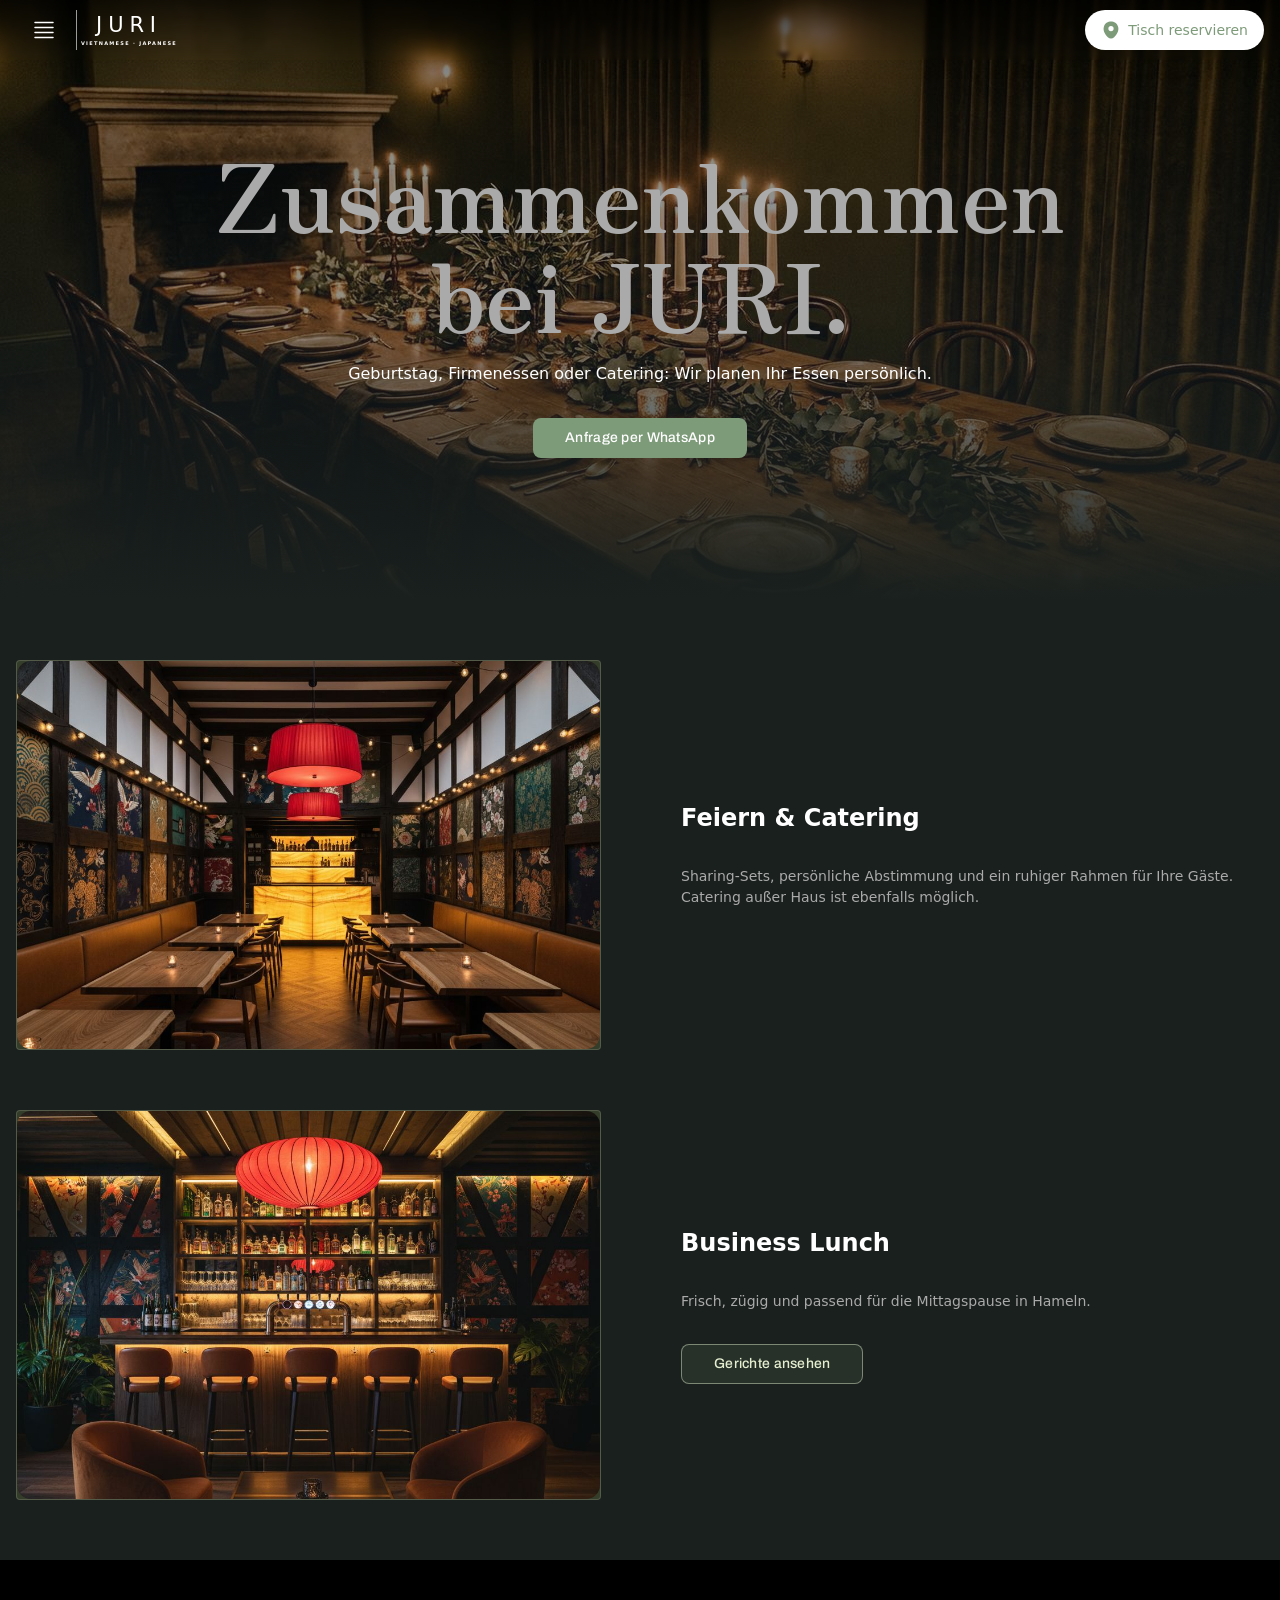
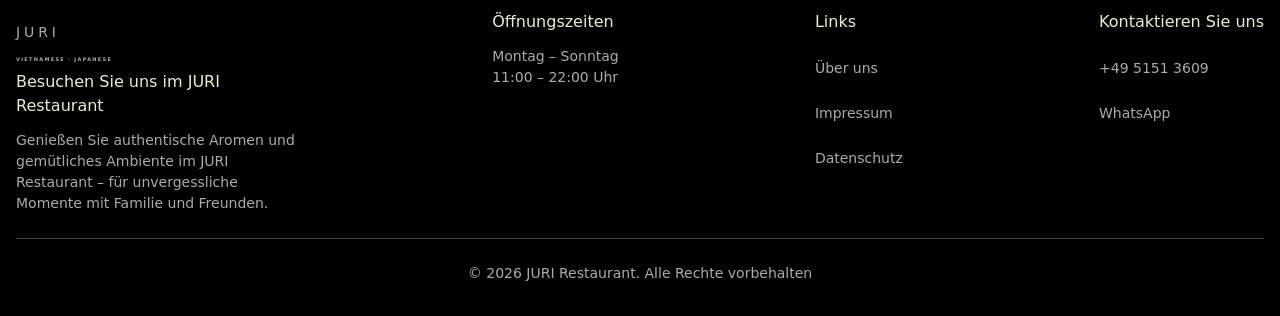
==== commit 4f859d2b: "Align JURI inner pages with source style" ====
--- a/anlaesse.html
+++ b/anlaesse.html
@@ -1,6 +1,6 @@
 <!doctype html>
-<html lang="de"><head><meta charset="utf-8"><meta name="viewport" content="width=device-width,initial-scale=1"><title>Anlässe & Catering | JURI Hameln</title><link rel="stylesheet" href="css/fonts.css"><link rel="stylesheet" href="css/tokens.css"><link rel="stylesheet" href="css/home.css"></head><body>
+<html lang="de"><head><meta charset="utf-8"><meta name="viewport" content="width=device-width,initial-scale=1"><title>Anlässe & Catering | JURI Hameln</title><link rel="stylesheet" href="css/fonts.css"><link rel="stylesheet" href="css/tokens.css"><link rel="stylesheet" href="css/home.css"><link rel="stylesheet" href="css/taumi-source-252485d45a1d6a08.css"><link rel="stylesheet" href="css/juri-source.css"></head><body>
 <header class="header scrolled" id="header"><div class="container"><a href="index.html" class="brand"><span class="brand__mark"></span><span>JURI<small>Vietnamese · Japanese</small></span></a><div class="nav-desktop"><nav class="nav"><a href="speisekarte.html">Speisekarte</a><a href="bestellen.html"><span lang="de">Bestellen</span><span lang="en">Order</span></a><a href="gutschein.html"><span lang="de">Gutschein</span><span lang="en">Voucher</span></a><a href="ueber-uns.html"><span lang="de">Über uns</span><span lang="en">About</span></a></nav><div class="lang-toggle"><button data-lang="de">DE</button><button data-lang="en">EN</button></div><a class="btn btn--primary" href="https://wa.me/4951513609?text=Hallo%20JURI%2C%20ich%20m%C3%B6chte%20einen%20Tisch%20reservieren."><span lang="de">Reservieren</span><span lang="en">Reserve</span></a></div><button class="burger" id="burger"><span></span><span></span><span></span></button></div></header>
 <div class="drawer" id="drawer"><button class="drawer-close">×</button><a href="speisekarte.html">Speisekarte</a><a href="bestellen.html"><span lang="de">Bestellen</span><span lang="en">Order</span></a><a href="gutschein.html"><span lang="de">Gutschein</span><span lang="en">Voucher</span></a><a href="ueber-uns.html"><span lang="de">Über uns</span><span lang="en">About</span></a><a href="kontakt.html">Kontakt</a><div class="lang-toggle"><button data-lang="de">DE</button><button data-lang="en">EN</button></div></div>
 <main><section class="page-hero"><img class="page-hero__bg" src="images/event-table.jpg" alt="Tafel für Feier bei JURI"><div class="container"><span class="eyebrow"><span lang="de">Anlässe</span><span lang="en">Occasions</span></span><h1><span lang="de">Zusammenkommen bei JURI.</span><span lang="en">Come together at JURI.</span></h1><p><span lang="de">Geburtstag, Firmenessen oder Catering: Wir planen Ihr Essen persönlich.</span><span lang="en">Birthday, business dinner or catering: we plan your meal personally.</span></p><div class="cta"><a class="btn btn--primary" href="https://wa.me/4951513609?text=Hallo%20JURI%2C%20ich%20m%C3%B6chte%20eine%20Feier%20oder%20ein%20Catering%20anfragen."><span lang="de">Anfrage per WhatsApp</span><span lang="en">Ask on WhatsApp</span></a></div></div></section><section class="page-content"><div class="container anlass"><div class="anlass__row"><div class="anlass__media"><img src="images/interior.jpg" alt="JURI Innenraum"></div><div><h2><span lang="de">Feiern & Catering</span><span lang="en">Celebrations & catering</span></h2><p><span lang="de">Sharing-Sets, persönliche Abstimmung und ein ruhiger Rahmen für Ihre Gäste. Catering außer Haus ist ebenfalls möglich.</span><span lang="en">Sharing sets, personal planning and a warm setting for your guests. Off-site catering is also available.</span></p></div></div><div class="anlass__row anlass__row--rev"><div class="anlass__media"><img src="images/bar.jpg" alt="JURI Bar"></div><div><h2><span lang="de">Business Lunch</span><span lang="en">Business lunch</span></h2><p><span lang="de">Frisch, zügig und passend für die Mittagspause in Hameln.</span><span lang="en">Fresh, prompt and right for a Hameln lunch break.</span></p><a class="btn btn--ghost" href="speisekarte.html"><span lang="de">Gerichte ansehen</span><span lang="en">See dishes</span></a></div></div></div></section></main>
-<footer class="footer"><div class="container footer-bottom"><span>© 2026 JURI Restaurant</span><nav><a href="kontakt.html">Kontakt</a><a href="impressum.html">Impressum</a><a href="datenschutz.html">Datenschutz</a></nav></div></footer><script src="js/home.js"></script></body></html>
+<footer class="footer"><div class="container footer-bottom"><span>© 2026 JURI Restaurant</span><nav><a href="kontakt.html">Kontakt</a><a href="impressum.html">Impressum</a><a href="datenschutz.html">Datenschutz</a></nav></div></footer><script src="js/home.js"></script><script src="js/juri-source.js"></script></body></html>
--- a/css/tokens.css
+++ b/css/tokens.css
@@ -4,15 +4,15 @@
      Đổi nền olive → đen-xám trung tính hơi ấm (thêm chút nâu, không lạnh như xanh-điện),
      giống taumi (~#191B24/#0d0d12) để ẢNH món màu rực nổi bật (pop).
      Tên biến giữ nguyên để không phá các chỗ đang tham chiếu. */
-  --olive-950:#1f2619;
-  --olive-900:#293121;   /* footer / bg-deep */
+  --olive-950:#141820;
+  --olive-900:#171b24;   /* footer / bg-deep */
   --olive-850:#343d2a;   /* section xen kẽ / lazy-img fill */
-  --olive-800:#303827;
+  --olive-800:#232936;
   --olive-700:#39412f;   /* xanh olive từ logo JURI */
-  --olive-600:#4a543d;
-  --olive-500:#5a654d;
-  --olive-400:#748069;
-  --olive-300:#96a08d;
+  --olive-600:#46513d;
+  --olive-500:#5b684e;
+  --olive-400:#788469;
+  --olive-300:#9ca58e;
 
   /* ---------- PRIMITIVE: IVORY ---------- */
   --ivory-50:#f6f5ea;
@@ -22,11 +22,11 @@
   --ivory-700:#9a9a8c;
 
   /* ---------- PRIMITIVE: GOLD ---------- */
-  --gold-300:#e3c986;
-  --gold-400:#dabd6f;
-  --gold-500:#d2ad5a;
-  --gold-600:#b8934a;
-  --gold-700:#8f6f37;
+  --gold-300:#d9c8a0;
+  --gold-400:#bda67a;
+  --gold-500:#9f8a5a;
+  --gold-600:#806f4a;
+  --gold-700:#665739;
 
   --red-500:#d64545;
   --green-500:#7fa86a;
--- a/css/home.css
+++ b/css/home.css
@@ -353,17 +353,6 @@
   stroke-linecap:round;stroke-linejoin:round}
 .bottom-nav a.is-cta{color:var(--accent)}
 
-/* ---------- Child pages ---------- */
-.page-hero{position:relative;min-height:min(54svh,560px);display:flex;align-items:end;padding:calc(var(--header-h) + var(--sp-8)) 0 var(--sp-8);overflow:hidden;background:var(--bg-deep)}
-.page-hero__bg{position:absolute;inset:0;width:100%;height:100%;object-fit:cover;opacity:.42}
-.page-hero::after{content:"";position:absolute;inset:0;background:linear-gradient(90deg,rgba(10,12,14,.9),rgba(10,12,14,.45)),linear-gradient(180deg,transparent,rgba(10,12,14,.75))}
-.page-hero .container{position:relative;z-index:1;max-width:var(--content)}
-.page-hero h1{font-size:var(--fs-hero);max-width:12ch}
-.page-hero p{max-width:54ch;color:var(--text-muted);font-size:var(--fs-lg);margin-top:var(--sp-4)}
-.page-hero .cta{display:flex;gap:var(--sp-3);flex-wrap:wrap;margin-top:var(--sp-6)}
-.page-content{padding-block:clamp(4rem,8vw,7rem)}
-.page-content .split + .split{margin-top:clamp(4rem,8vw,7rem)}
-
 /* ---------- Responsive ---------- */
 @media (min-width:760px){
   .feature{grid-template-columns:1fr 1fr}
@@ -461,5 +450,188 @@
   .philo-stats dd{font-size:.75rem}         /* was .6875rem */
   .lang-toggle,.lang-toggle button{font-size:.8125rem} /* keep 13px, no shrink */
   .event-card__body p,.anlass__row p,.note-soon,.form-msg,.footer-bottom{font-size:.875rem} /* ≥14px */
-  .page-hero{min-height:440px;padding-bottom:44px}.page-hero h1{font-size:clamp(2.6rem,13vw,4rem)}
-}
+}
+
+/* Homepage parity shell: dimensions follow the Taumi reference; JURI retains its brand, colour and hero. */
+.legacy-home{display:none!important}.juri-taumi{--jt-bg:#17221f;--jt-bg-alt:#1c2b26;--jt-primary:#7d9b79;--jt-text:#fff;--jt-muted:#d8e0d6;background:var(--jt-bg);color:var(--jt-text);font:14px/1.5 ui-sans-serif,system-ui,-apple-system,"Segoe UI",sans-serif;overflow:hidden}.juri-taumi *{box-sizing:border-box}.juri-taumi a{color:inherit;text-decoration:none}.jt-container{width:min(100% - 32px,1152px);margin-inline:auto}.jt-header{position:fixed;inset:0 0 auto;z-index:100;height:60px;display:flex;align-items:center;padding:0 16px;background:linear-gradient(180deg,#17221f,rgba(23,34,31,0));box-shadow:0 4px 16px rgba(0,0,0,.12)}.jt-menu{display:flex;align-items:center;justify-content:center;width:56px;height:40px;margin:0;border:0;background:transparent;cursor:pointer}.jt-menu i{display:block;width:20px;height:2px;margin:2px 0;background:#fff}.jt-logo{display:flex;flex-direction:column;align-items:center;justify-content:center;width:94px;height:40px;color:#fff;font-size:1.32rem;font-weight:400;letter-spacing:.28em;line-height:1;border-left:1px solid rgba(255,255,255,.6);padding-left:12px}.jt-logo small{margin-top:5px;font-size:5px;font-weight:600;letter-spacing:.26em;white-space:nowrap}.jt-location{margin-left:auto;display:inline-flex;align-items:center;justify-content:center;min-width:115px;height:40px;padding:8px 16px;border-radius:100px;background:#fff;color:var(--jt-primary)!important;font-size:14px;font-weight:500}.jt-drawer{position:fixed;z-index:130;inset:0;display:flex;flex-direction:column;gap:20px;padding:88px 28px 28px;background:var(--jt-bg);transform:translateX(-100%);transition:transform .5s ease}.jt-drawer.open{transform:none}.jt-drawer a{font-size:22px;font-weight:700}.jt-drawer__close{position:absolute;top:14px;right:20px;border:0;background:transparent;color:#fff;font-size:30px;cursor:pointer}.jt-drawer__reserve{margin-top:auto;padding:12px;border-radius:8px;background:var(--jt-primary);text-align:center;color:#fff!important;font-size:16px!important}.jt-hero{position:relative;height:600px;background:var(--jt-bg);overflow:hidden}.jt-hero>img{width:100%;height:100%;object-fit:cover;object-position:center;display:block}.jt-hero__shade{position:absolute;inset:0;background:linear-gradient(180deg,rgba(23,34,31,.08) 78%,var(--jt-bg)),radial-gradient(160% 50% at 50% 100%,rgba(0,0,0,0),var(--jt-bg))}.jt-hero__logo{position:absolute;left:50%;top:48%;transform:translate(-50%,-50%);display:flex;flex-direction:column;align-items:center;color:#fff;font-size:clamp(2.7rem,12vw,4.4rem);font-weight:500;line-height:.9;letter-spacing:.2em;text-shadow:0 3px 20px #000}.jt-hero__logo small{font-size:.5rem;letter-spacing:.28em;margin-top:12px;white-space:nowrap}.jt-section{padding:0 0 32px;background:var(--jt-bg)}.jt-section h2{display:flex;align-items:center;justify-content:center;min-height:60px;margin:0;padding:16px 0;color:#dce7d9;font-size:20px;line-height:28px;font-weight:700;text-align:center}.jt-philosophy{padding-bottom:32px}.jt-copy{padding:8px 8px 16px;text-align:center}.jt-copy strong{display:block;max-width:760px;margin:auto;font-size:20px;line-height:26px;color:#fff}.jt-copy p{max-width:760px;margin:20px auto 0;color:var(--jt-muted);font-size:12px;line-height:18px}.jt-dish-window{margin:8px -8px 0}.jt-dish-track{display:flex;gap:16px;overflow-x:auto;scroll-snap-type:x mandatory;padding:0 0 4px 0;scrollbar-width:none}.jt-dish-track::-webkit-scrollbar{display:none}.jt-dish-track a{flex:0 0 169px;scroll-snap-align:start;text-align:center;font-size:8px;color:#fff}.jt-dish-track img{display:block;width:169px;height:169px;object-fit:cover;border-radius:5px}.jt-dish-track span{display:block;margin-top:7px}.jt-slider-nav{display:flex;justify-content:center;margin-top:13px}.jt-slider-nav button{width:20px;height:20px;border:0;background:transparent;color:#fff;font-size:0;cursor:pointer}.jt-slider-nav button::before{display:block;width:8px;height:8px;margin:auto;border:1px solid #fff;border-width:0 1px 1px 0;content:"";transform:rotate(135deg)}.jt-slider-nav button:last-child::before{transform:rotate(-45deg)}.jt-dishes .jt-container>p{margin:31px 0 0;text-align:center;color:#fff;font-size:10px}.jt-button{display:inline-flex;align-items:center;justify-content:center;min-width:211px;height:40px;margin-top:24px;padding:8px 24px;border-radius:8px;background:var(--jt-primary);color:#fff!important;font-size:14px;font-weight:500}.jt-dishes .jt-button{position:relative;left:50%;transform:translateX(-50%)}.jt-restaurants h2{margin-top:0}.jt-feature{display:flex;flex-direction:column;gap:32px;align-items:center;margin-top:32px}.jt-feature__copy{order:2;width:100%;text-align:left}.jt-feature img{order:1;width:100%;height:189px;object-fit:cover;border-radius:14px}.jt-feature h3{margin:0;padding:0 0 16px;color:#fff;font-size:16px;line-height:24px}.jt-feature p{margin:0;color:var(--jt-muted);font-size:10px;line-height:15px}.jt-feature__copy>a:not(.jt-button){display:flex;align-items:center;justify-content:center;min-height:40px;margin-top:24px;padding:8px 12px;border-radius:8px;background:linear-gradient(180deg,rgba(181,207,182,.18),rgba(181,207,182,.03));color:#fff;font-size:8px;text-align:center}.jt-feature .jt-mail{display:block!important;margin-top:24px!important;padding:0!important;background:none!important;color:#bcd5b8!important;font-size:10px!important;text-align:left!important}.jt-about{background:var(--jt-bg-alt);color:#fff}.jt-about>div>p{margin:0;color:var(--jt-muted);font-size:12px;text-align:center}.jt-about-grid{display:grid;grid-template-columns:1fr;gap:20px;margin-top:20px}.jt-about-grid a{position:relative;display:block;min-height:54px;overflow:hidden;border-radius:4px;background:#24362e}.jt-about-grid img{display:block;width:100%;height:auto}.jt-about-grid b{position:absolute;inset:auto 0 0;padding:12px;background:linear-gradient(transparent,rgba(0,0,0,.85));font-size:14px}.jt-footer{padding:50px 0;background:#000;color:#fff}.jt-footer__grid{display:grid;grid-template-columns:1fr;gap:32px}.jt-footer .jt-logo{align-items:flex-start;border:0;padding:0;width:auto}.jt-footer p{margin:20px 0 0;color:#d9ded8;font-size:12px;line-height:18px}.jt-footer b{display:block;margin-bottom:10px;font-size:12px}.jt-footer div:not(:first-child) a{display:block;margin:8px 0;color:#d9ded8;font-size:12px}.jt-footer>div>small{display:block;margin-top:40px;padding-top:16px;border-top:1px solid #3b4742;color:#bec7bf;font-size:10px;text-align:center}
+@media (min-width:768px){.jt-header{padding:0 28px}.jt-location{min-width:130px}.jt-hero{height:600px}.jt-container{width:min(100% - 64px,1152px)}.jt-section{padding-bottom:60px}.jt-section h2{padding:24px 0;font-size:24px}.jt-copy{margin-top:32px;padding-bottom:24px}.jt-copy strong{font-size:28px;line-height:36px}.jt-copy p{font-size:16px;line-height:24px}.jt-dish-window{margin-top:32px}.jt-dish-track a{flex-basis:224px;font-size:11px}.jt-dish-track img{width:224px;height:224px;border-radius:8px}.jt-slider-nav{margin-top:18px}.jt-dishes .jt-container>p{font-size:14px}.jt-feature{display:grid;grid-template-columns:1fr 1fr;gap:80px;margin-top:52px}.jt-feature__copy{order:1}.jt-feature img{order:2;height:auto;aspect-ratio:1.87/1}.jt-feature--reverse{margin-top:60px}.jt-feature--reverse img{order:1}.jt-feature--reverse .jt-feature__copy{order:2}.jt-feature h3{padding-bottom:32px;font-size:20px;line-height:28px}.jt-feature p{font-size:14px;line-height:21px}.jt-about-grid{grid-template-columns:repeat(5,1fr);gap:20px;margin-top:56px}.jt-about-grid a{min-height:220px}.jt-about-grid img{height:100%;object-fit:cover}.jt-footer{padding:32px 0}.jt-footer__grid{grid-template-columns:1.5fr repeat(3,1fr);gap:36px}.jt-footer>div>small{text-align:left}}
+
+/* Mobile reference refinements: Taumi's about-card rail is not rendered beneath 768px. */
+.jt-section h2,.jt-feature h3{font-family:ui-sans-serif,system-ui,-apple-system,"Segoe UI",sans-serif}.jt-about-grid{display:none}@media (min-width:768px){.jt-about-grid{display:grid}}
+
+/* Reference-fit overrides: the Taumi page rhythm is preserved while the JURI brand remains in place. */
+body:has(.juri-taumi){padding-bottom:0!important;overflow:visible!important}
+.juri-taumi{font-size:14px;line-height:21px}
+.juri-taumi .jt-container{width:100%;max-width:1280px;padding-inline:16px}
+.jt-heading-icon{width:20px;height:20px;fill:none;stroke:currentColor;stroke-width:1.4;stroke-linecap:round;stroke-linejoin:round}
+.jt-section h2{height:60px;min-height:60px;gap:4px;padding-block:16px}
+.jt-philosophy{height:267px;padding-bottom:0}
+.jt-philosophy .jt-copy{margin:8px -8px 0;padding:0 8px 16px}
+.jt-copy strong{max-width:none;font-size:14px;line-height:21px;font-style:italic;font-weight:400}
+.jt-copy p{max-width:none;margin-top:8px;font-size:14px;line-height:21px}
+.jt-dishes{height:492px;padding-bottom:0}
+.jt-dish-window{height:187px;margin:8px 0 0}
+.jt-dish-track{height:185px}
+.jt-dish-track a{flex-basis:171px}
+.jt-dish-track img{width:171px;height:171px}
+.jt-slider-nav{height:20px;margin-top:56px}
+.jt-dishes .jt-container>p{margin-top:44px;font-size:14px;line-height:21px}
+.jt-button{min-width:244px;padding-inline:66px}
+.jt-restaurants{height:1485px;padding-bottom:0}
+.jt-feature{height:541px;margin-top:32px;gap:32px}
+.jt-feature--reverse{height:674px;margin-top:32px}
+.jt-feature--lunch{height:131px;margin-top:32px}
+.jt-feature h3{font-size:16px;line-height:24px}
+.jt-feature p{font-size:12px;line-height:18px}
+.jt-feature__note,.jt-feature__hours{margin-top:24px!important}
+.jt-feature--lunch img{height:0!important;visibility:hidden}
+.jt-about{height:224px;padding-bottom:0}
+.jt-about>div>p{max-width:354px;margin:auto;font-size:12px;line-height:18px}
+.jt-about-grid{display:none!important}
+.jt-footer{height:861px;padding:50px 0}
+
+@media (min-width:768px){
+  .juri-taumi .jt-container{max-width:1280px;padding-inline:16px}
+  .jt-header{padding-inline:16px}
+  .jt-section h2{height:96px;min-height:96px;gap:8px;padding-block:24px;font-size:32px;line-height:48px}
+  .jt-heading-icon{width:32px;height:32px}
+  .jt-philosophy{height:300px}
+  .jt-philosophy .jt-copy{height:112px;margin:32px -8px 0;padding:0 8px 24px}
+  .jt-copy strong{max-width:760px;font-size:20px;line-height:28px}
+  .jt-copy p{max-width:760px;margin-top:8px;font-size:14px;line-height:21px}
+  .jt-dishes{height:632px}
+  .jt-dish-window{height:315px;margin:32px -8px 0;padding-bottom:24px}
+  .jt-dish-track{height:291px;gap:16px}
+  .jt-dish-track a{flex:0 0 calc((100% - 64px)/5);font-size:11px}
+  .jt-dish-track img{width:100%;height:auto;aspect-ratio:1/1;border-radius:8px}
+  .jt-slider-nav{margin-top:0}
+  .jt-dishes .jt-container>p{margin-top:44px;font-size:14px;line-height:21px}
+  .jt-restaurants{height:1198px}
+  .jt-feature{height:310px;grid-template-columns:1fr 1fr;gap:80px;margin-top:52px}
+  .jt-feature--reverse{height:310px;margin-top:60px}
+  .jt-feature--lunch{height:249px;margin-top:60px}
+  .jt-feature h3{padding-bottom:32px;font-size:24px;line-height:32px}
+  .jt-feature p{font-size:14px;line-height:21px}
+  .jt-feature__copy>a:not(.jt-button){min-height:81px;margin-top:32px;padding:12px;font-size:12px;line-height:18px}
+  .jt-feature .jt-mail{min-height:0!important;margin-top:24px!important;font-size:14px!important;line-height:21px!important}
+  .jt-feature__note,.jt-feature__hours{margin-top:24px!important}
+  .jt-feature img{height:310px;aspect-ratio:auto}
+  .jt-feature--lunch img{height:0!important;visibility:hidden}
+  .jt-feature--lunch .jt-button{margin-top:40px}
+  .jt-about{height:236px}
+  .jt-about>div>p{max-width:none;font-size:16px;line-height:24px;text-align:left}
+  .jt-footer{height:315px;padding:32px 0}
+}
+
+/* Fine-grained reference matching while retaining JURI's green identity. */
+::-webkit-scrollbar{width:4px;height:4px;overflow:hidden;border-radius:9999px}
+::-webkit-scrollbar-track{background:transparent}
+::-webkit-scrollbar-thumb,::-webkit-scrollbar-thumb:hover{background:#64766d}
+.juri-taumi{--jt-bg:#19201e;--jt-bg-alt:#1b2421;--jt-muted:#aaa;--jt-heading:#e5efcf;overflow:visible}
+.jt-header{background:none;box-shadow:none}
+.jt-section h2{color:var(--jt-heading);letter-spacing:normal}
+.jt-feature h3{font-weight:700;letter-spacing:normal}
+.jt-feature p{color:var(--jt-muted)}
+.jt-philosophy .jt-copy p{margin-top:4px;color:#fff}
+.jt-feature__copy>.jt-contact{display:block!important;width:100%;height:81px;margin:32px 0 0;padding:12px;border-radius:14px;background:linear-gradient(180deg,rgba(181,207,182,.18),rgba(181,207,182,.03));color:var(--jt-heading);text-align:center}
+.jt-contact h5{margin:0 0 16px;color:var(--jt-heading);font-size:14px;line-height:21px;font-weight:400}
+.jt-contact>div{max-width:167px;margin:auto;color:var(--jt-heading);font-size:14px;line-height:21px}
+.jt-contact a{display:flex!important;align-items:center;gap:8px;margin:0!important;padding:0!important;background:none!important;color:inherit!important;font:inherit!important;text-align:left!important}
+.jt-contact svg{width:21px;height:21px;fill:none;stroke:currentColor;stroke-width:1.3;stroke-linecap:round;stroke-linejoin:round}
+.jt-feature__note .jt-mail{display:inline!important;margin:0!important;padding:0!important;background:none!important;color:var(--jt-heading)!important;font:inherit!important;text-align:inherit!important}
+.jt-feature__hours{margin-top:0!important;color:var(--jt-heading)!important}
+@media (min-width:768px){
+  .jt-section h2{gap:4px}
+  .jt-copy strong{font-size:14px;line-height:21px}
+  .jt-copy p{margin-top:4px}
+  .jt-dish-track{padding:0 8px 4px}
+  .jt-dish-track a{font-size:14px;line-height:21px;font-weight:500;color:#aaa}
+  .jt-dish-track span{margin-top:10px}
+}
+
+/* Dish rail copied from the source component: two padded slides and slick-style circular dots on mobile. */
+.jt-dish-frame{overflow:hidden;border-radius:14px}
+.jt-slider-dots{margin:0;padding:0;list-style:none;text-align:center}
+.jt-slider-dots li{display:inline-block;width:16px;height:16px;margin:0;padding:0;vertical-align:top}
+.jt-slider-dots button{position:relative;display:block;width:20px;height:20px;margin:0;padding:5px;border:0;background:transparent;color:transparent;font-size:0;line-height:0;cursor:pointer}
+.jt-slider-dots button::before{position:absolute;inset:0;width:20px;height:20px;color:var(--jt-heading);content:'•';font:10px/20px Arial,sans-serif;opacity:.25;text-align:center}
+.jt-slider-dots .is-active button::before{opacity:.75}
+@media (max-width:767px){
+  .jt-dishes{height:490px}
+  .jt-dish-window{position:relative;height:240px;margin:8px -8px 0;padding:0 0 16px;overflow:visible}
+  .jt-dish-track{height:200px;gap:0;padding:0;scroll-snap-type:x mandatory}
+  .jt-dish-track a.jt-dish-slide{flex:0 0 185px;height:200px;padding:0 8px;font-size:14px;line-height:21px}
+  .jt-dish-frame{width:169px;height:169px}
+  .jt-dish-track img{width:169px;height:169px;border-radius:0}
+  .jt-dish-track span{margin-top:10px;font-size:14px;line-height:21px;font-weight:500;color:#aaa}
+  .jt-slider-dots{height:22px;margin-top:27px}
+}
+@media (min-width:768px){
+  .jt-dish-track a.jt-dish-slide{padding:0;height:auto}
+  .jt-dish-frame{width:100%;aspect-ratio:1/1}
+  .jt-dish-frame img{width:100%;height:100%;border-radius:0}
+  .jt-slider-dots{display:none}
+}
+
+/* Homepage fidelity layer: original Taumi layout utilities are loaded locally above;
+   these rules only replace brand identifiers with JURI's green. */
+body:has(.juri-source){padding-bottom:0!important;overflow-x:hidden;background:#19201e}
+body.source-drawer-open{overflow:hidden}
+.bottom-nav,.juri-taumi{display:none!important}
+.juri-source{--juri-green:#7d9b79;--juri-cream:#e5efcf;--juri-muted:#aaa;display:block;overflow:hidden;background:#19201e;color:#fff;font-family:ui-sans-serif,system-ui,sans-serif,"Apple Color Emoji","Segoe UI Emoji","Segoe UI Symbol","Noto Color Emoji";font-size:14px;line-height:21px}
+.juri-source *{box-sizing:border-box}
+.juri-source a{text-decoration:none}
+.juri-source .container{width:100%;max-width:none;margin-right:auto;margin-left:auto;padding-right:16px;padding-left:16px}
+.juri-source h2,.juri-source h3,.juri-source h4,.juri-source h5,.juri-source p{font-family:inherit;letter-spacing:normal}
+.juri-source h2{font-size:20px;line-height:28px;font-weight:700}
+.juri-source h3{font-size:16px;line-height:24px;font-weight:700}
+.juri-source .bg-bgr-01{background:#19201e!important}
+.juri-source .juri-source-about{background:#1b2421!important}
+.juri-source .text-base-04{color:var(--juri-cream)!important}
+.juri-source .text-base-02{color:var(--juri-muted)!important}
+.juri-source .bg-primary{background:var(--juri-green)!important}
+.juri-source .juri-source-hero{background:linear-gradient(180deg,rgba(0,0,0,.06) 72%,#19201e 100%)}
+.juri-source .juri-source-hero>div{z-index:0!important}
+.juri-source .juri-source-hero:after{position:absolute;inset:0;z-index:1;content:"";background:linear-gradient(180deg,rgba(0,0,0,.08) 68%,#19201e 100%);pointer-events:none}
+.juri-source-header{background:linear-gradient(180deg,rgba(0,0,0,.58),rgba(0,0,0,0))!important;box-shadow:0 4px 16px rgba(0,0,0,.12)!important}
+.juri-source-header .container{align-items:center}
+.juri-source-logo{position:relative;display:flex!important;flex-direction:column;align-items:center!important;justify-content:center!important;width:93px;height:40px;margin-left:4px;padding-left:12px;border-left:1px solid rgba(255,255,255,.6);color:#fff!important;line-height:1}
+.juri-source-logo span{font-size:21px;font-weight:500;letter-spacing:.28em}
+.juri-source-logo small{margin-top:5px;font-size:5px;font-weight:600;letter-spacing:.26em;white-space:nowrap}
+.juri-source-book{gap:7px;color:var(--juri-green)!important}
+.juri-source-book svg{flex:none}
+.juri-source-book-label{display:block}
+.juri-source-drawer{position:fixed;inset:0;z-index:120;display:grid;grid-template-columns:minmax(0,1fr);visibility:hidden;background:rgba(0,0,0,.45);opacity:0;transition:opacity .3s ease,visibility .3s ease}
+.juri-source-drawer.is-open{visibility:visible;opacity:1}
+.juri-source-drawer__panel{position:relative;display:flex;flex-direction:column;gap:20px;width:min(86vw,390px);min-height:100%;padding:88px 28px 28px;background:#19201e;transform:translateX(-100%);transition:transform .35s ease}
+.juri-source-drawer.is-open .juri-source-drawer__panel{transform:translateX(0)}
+.juri-source-drawer__panel>a{font-size:22px;line-height:28px;font-weight:700;color:#fff!important}
+.juri-source-drawer__close{position:absolute;top:14px;right:20px;width:40px;height:40px;border:0;background:transparent;color:#fff;font-size:30px;line-height:1}
+.juri-source-drawer__panel .juri-source-drawer__reserve{margin-top:auto;padding:12px;border-radius:8px;background:var(--juri-green);font-size:16px;line-height:24px;text-align:center}
+.juri-source-dish-slider{position:relative;height:240px;overflow:visible}
+.juri-source-dish-track{display:flex;height:200px;overflow-x:auto;scroll-snap-type:x mandatory;scrollbar-width:none;overscroll-behavior-x:contain}
+.juri-source-dish-track::-webkit-scrollbar{display:none}
+.juri-source-dish-track .dish-slide{display:block;flex:0 0 185px;height:200px;padding-right:8px;padding-left:8px;scroll-snap-align:start;color:inherit}
+.juri-source-dish-track .dish-slide img{display:block;width:169px;height:169px;object-fit:cover}
+.juri-source-dish-track .dish-slide p{margin-top:10px;color:var(--juri-muted)!important;font-size:14px;line-height:21px;font-weight:500;text-align:center}
+.juri-source-dish-dots{height:22px;margin:27px 0 0;padding:0;text-align:center;list-style:none}
+.juri-source-dish-dots li{display:inline-block;width:16px;height:16px;margin:0;padding:0;vertical-align:top}
+.juri-source-dish-dots button{position:relative;display:block;width:20px;height:20px;margin:0;padding:5px;border:0;background:transparent;color:transparent;font-size:0;line-height:0;cursor:pointer}
+.juri-source-dish-dots button:before{position:absolute;inset:0;width:20px;height:20px;color:var(--juri-cream);content:"•";font:10px/20px Arial,sans-serif;opacity:.25;text-align:center}
+.juri-source-dish-dots .is-active button:before{opacity:.75}
+.juri-source .bg-gradient-light-gray-180{background:linear-gradient(180deg,rgba(181,207,182,.18),rgba(181,207,182,.03))!important}
+.juri-source-about .bg-gradient-blur{background:linear-gradient(180deg,transparent,rgba(0,0,0,.82))!important}
+.juri-source-footer-logo{display:flex;flex-direction:column;width:max-content;color:#fff!important;font-size:22px;font-weight:500;letter-spacing:.28em;line-height:1}
+.juri-source-footer-logo small{margin-top:6px;font-size:5px;font-weight:600;letter-spacing:.26em}
+@media (min-width:640px){
+  .juri-source h2{font-size:32px;line-height:48px}
+  .juri-source h3{font-size:24px;line-height:32px}
+}
+@media (min-width:768px){
+  .juri-source-dish-slider{height:315px}
+  .juri-source-dish-track{height:267px;padding-left:8px;padding-right:8px}
+  .juri-source-dish-track .dish-slide{flex-basis:252px;height:267px}
+  .juri-source-dish-track .dish-slide img{width:236px;height:236px}
+  .juri-source-dish-dots{display:none}
+}
+@media (min-width:1616px){.juri-source .container{max-width:1616px}}
--- a/css/taumi-source-252485d45a1d6a08.css
+++ b/css/taumi-source-252485d45a1d6a08.css
@@ -0,0 +1,3 @@
+*,:after,:before{--tw-border-spacing-x:0;--tw-border-spacing-y:0;--tw-translate-x:0;--tw-translate-y:0;--tw-rotate:0;--tw-skew-x:0;--tw-skew-y:0;--tw-scale-x:1;--tw-scale-y:1;--tw-pan-x: ;--tw-pan-y: ;--tw-pinch-zoom: ;--tw-scroll-snap-strictness:proximity;--tw-gradient-from-position: ;--tw-gradient-via-position: ;--tw-gradient-to-position: ;--tw-ordinal: ;--tw-slashed-zero: ;--tw-numeric-figure: ;--tw-numeric-spacing: ;--tw-numeric-fraction: ;--tw-ring-inset: ;--tw-ring-offset-width:0px;--tw-ring-offset-color:#fff;--tw-ring-color:rgba(59,130,246,.5);--tw-ring-offset-shadow:0 0 #0000;--tw-ring-shadow:0 0 #0000;--tw-shadow:0 0 #0000;--tw-shadow-colored:0 0 #0000;--tw-blur: ;--tw-brightness: ;--tw-contrast: ;--tw-grayscale: ;--tw-hue-rotate: ;--tw-invert: ;--tw-saturate: ;--tw-sepia: ;--tw-drop-shadow: ;--tw-backdrop-blur: ;--tw-backdrop-brightness: ;--tw-backdrop-contrast: ;--tw-backdrop-grayscale: ;--tw-backdrop-hue-rotate: ;--tw-backdrop-invert: ;--tw-backdrop-opacity: ;--tw-backdrop-saturate: ;--tw-backdrop-sepia: ;--tw-contain-size: ;--tw-contain-layout: ;--tw-contain-paint: ;--tw-contain-style: }::backdrop{--tw-border-spacing-x:0;--tw-border-spacing-y:0;--tw-translate-x:0;--tw-translate-y:0;--tw-rotate:0;--tw-skew-x:0;--tw-skew-y:0;--tw-scale-x:1;--tw-scale-y:1;--tw-pan-x: ;--tw-pan-y: ;--tw-pinch-zoom: ;--tw-scroll-snap-strictness:proximity;--tw-gradient-from-position: ;--tw-gradient-via-position: ;--tw-gradient-to-position: ;--tw-ordinal: ;--tw-slashed-zero: ;--tw-numeric-figure: ;--tw-numeric-spacing: ;--tw-numeric-fraction: ;--tw-ring-inset: ;--tw-ring-offset-width:0px;--tw-ring-offset-color:#fff;--tw-ring-color:rgba(59,130,246,.5);--tw-ring-offset-shadow:0 0 #0000;--tw-ring-shadow:0 0 #0000;--tw-shadow:0 0 #0000;--tw-shadow-colored:0 0 #0000;--tw-blur: ;--tw-brightness: ;--tw-contrast: ;--tw-grayscale: ;--tw-hue-rotate: ;--tw-invert: ;--tw-saturate: ;--tw-sepia: ;--tw-drop-shadow: ;--tw-backdrop-blur: ;--tw-backdrop-brightness: ;--tw-backdrop-contrast: ;--tw-backdrop-grayscale: ;--tw-backdrop-hue-rotate: ;--tw-backdrop-invert: ;--tw-backdrop-opacity: ;--tw-backdrop-saturate: ;--tw-backdrop-sepia: ;--tw-contain-size: ;--tw-contain-layout: ;--tw-contain-paint: ;--tw-contain-style: }/*
+! tailwindcss v3.4.16 | MIT License | https://tailwindcss.com
+*/*,:after,:before{box-sizing:border-box;border:0 solid #e5e7eb}:after,:before{--tw-content:""}:host,html{line-height:1.5;-webkit-text-size-adjust:100%;-moz-tab-size:4;tab-size:4;font-family:ui-sans-serif,system-ui,sans-serif,Apple Color Emoji,Segoe UI Emoji,Segoe UI Symbol,Noto Color Emoji;font-feature-settings:normal;font-variation-settings:normal;-webkit-tap-highlight-color:transparent}body{margin:0;line-height:inherit}hr{height:0;color:inherit;border-top-width:1px}abbr:where([title]){text-decoration:underline dotted}h1,h2,h3,h4,h5,h6{font-size:inherit;font-weight:inherit}a{color:inherit;text-decoration:inherit}b,strong{font-weight:bolder}code,kbd,pre,samp{font-family:ui-monospace,SFMono-Regular,Menlo,Monaco,Consolas,Liberation Mono,Courier New,monospace;font-feature-settings:normal;font-variation-settings:normal;font-size:1em}small{font-size:80%}sub,sup{font-size:75%;line-height:0;position:relative;vertical-align:baseline}sub{bottom:-.25em}sup{top:-.5em}table{text-indent:0;border-color:inherit;border-collapse:collapse}button,input,optgroup,select,textarea{font-family:inherit;font-feature-settings:inherit;font-variation-settings:inherit;font-size:100%;font-weight:inherit;line-height:inherit;letter-spacing:inherit;color:inherit;margin:0;padding:0}button,select{text-transform:none}button,input:where([type=button]),input:where([type=reset]),input:where([type=submit]){-webkit-appearance:button;background-color:transparent;background-image:none}:-moz-focusring{outline:auto}:-moz-ui-invalid{box-shadow:none}progress{vertical-align:baseline}::-webkit-inner-spin-button,::-webkit-outer-spin-button{height:auto}[type=search]{-webkit-appearance:textfield;outline-offset:-2px}::-webkit-search-decoration{-webkit-appearance:none}::-webkit-file-upload-button{-webkit-appearance:button;font:inherit}summary{display:list-item}blockquote,dd,dl,figure,h1,h2,h3,h4,h5,h6,hr,p,pre{margin:0}fieldset{margin:0}fieldset,legend{padding:0}menu,ol,ul{list-style:none;margin:0;padding:0}dialog{padding:0}textarea{resize:vertical}input::placeholder,textarea::placeholder{opacity:1;color:#9ca3af}[role=button],button{cursor:pointer}:disabled{cursor:default}audio,canvas,embed,iframe,img,object,svg,video{display:block;vertical-align:middle}img,video{max-width:100%;height:auto}[hidden]:where(:not([hidden=until-found])){display:none}body{font-size:.875rem;line-height:1.25rem;font-weight:400;line-height:1.5;color:rgb(255 255 255/var(--tw-text-opacity,1))}body,h1{font-family:var(--font-poppins);--tw-text-opacity:1}h1{font-size:1.5rem;line-height:2rem;font-weight:700;color:rgb(170 170 170/var(--tw-text-opacity,1))}@media (min-width:640px){h1{font-size:40px;line-height:60px}}h2{font-family:var(--font-poppins);font-size:1.25rem;line-height:1.75rem;font-weight:700;--tw-text-opacity:1;color:rgb(170 170 170/var(--tw-text-opacity,1))}@media (min-width:640px){h2{font-size:32px;line-height:48px}}h3{font-family:var(--font-poppins);font-size:1rem;line-height:1.5rem;font-weight:700;--tw-text-opacity:1;color:rgb(170 170 170/var(--tw-text-opacity,1))}@media (min-width:640px){h3{font-size:1.5rem;line-height:2rem}}h4{--tw-text-opacity:1;color:rgb(170 170 170/var(--tw-text-opacity,1))}h4,h5,h6{font-size:1rem;line-height:1.5rem;font-weight:500}h4,h5,h6,p{font-family:var(--font-poppins)}p{font-weight:400;--tw-text-opacity:1;color:rgb(170 170 170/var(--tw-text-opacity,1))}input[type=number]::-webkit-inner-spin-button,input[type=number]::-webkit-outer-spin-button{-webkit-appearance:none;margin:0}.\!container{width:100%!important;margin-right:auto!important;margin-left:auto!important;padding-right:1rem!important;padding-left:1rem!important}.container{width:100%;margin-right:auto;margin-left:auto;padding-right:1rem;padding-left:1rem}@media (min-width:1616px){.\!container{max-width:1616px!important}.container{max-width:1616px}}.sr-only{position:absolute;width:1px;height:1px;padding:0;margin:-1px;overflow:hidden;clip:rect(0,0,0,0);white-space:nowrap;border-width:0}.pointer-events-none{pointer-events:none}.pointer-events-auto{pointer-events:auto}.invisible{visibility:hidden}.static{position:static}.fixed{position:fixed}.absolute{position:absolute}.relative{position:relative}.sticky{position:sticky}.inset-0{inset:0}.inset-x-0{left:0;right:0}.inset-x-\[22px\]{left:22px;right:22px}.inset-y-0{top:0;bottom:0}.\!-left-4{left:-1rem!important}.\!-right-4{right:-1rem!important}.-bottom-10{bottom:-2.5rem}.-bottom-\[4px\]{bottom:-4px}.-right-1\.5{right:-.375rem}.-right-3{right:-.75rem}.-top-1\.5{top:-.375rem}.bottom-0{bottom:0}.bottom-5{bottom:1.25rem}.bottom-\[-50px\]{bottom:-50px}.bottom-\[0\]{bottom:0}.bottom-\[16px\]{bottom:16px}.bottom-\[25px\]{bottom:25px}.bottom-\[30px\]{bottom:30px}.end-0{inset-inline-end:0}.left-0{left:0}.left-1{left:.25rem}.left-1\/2{left:50%}.left-4{left:1rem}.left-\[16px\]{left:16px}.left-\[50\%\]{left:50%}.left-\[51\%\]{left:51%}.right-0{right:0}.right-1{right:.25rem}.right-2{right:.5rem}.right-4{right:1rem}.right-6{right:1.5rem}.right-\[-10px\]{right:-10px}.right-\[20px\]{right:20px}.right-\[24px\]{right:24px}.right-\[30px\]{right:30px}.right-\[51\%\]{right:51%}.right-\[6px\]{right:6px}.start-0{inset-inline-start:0}.top-0{top:0}.top-1\/2{top:50%}.top-16{top:4rem}.top-2{top:.5rem}.top-4{top:1rem}.top-6{top:1.5rem}.top-\[-6px\]{top:-6px}.top-\[-85px\]{top:-85px}.top-\[0px\]{top:0}.top-\[122px\]{top:122px}.top-\[24px\]{top:24px}.top-\[30px\]{top:30px}.top-\[44px\]{top:44px}.top-\[50\%\]{top:50%}.top-\[60px\]{top:60px}.top-\[6px\]{top:6px}.top-\[90px\]{top:90px}.-z-10{z-index:-10}.z-0{z-index:0}.z-10{z-index:10}.z-20{z-index:20}.z-50{z-index:50}.z-\[-1\]{z-index:-1}.z-\[100\]{z-index:100}.z-\[1\]{z-index:1}.z-\[20\]{z-index:20}.z-\[9999\]{z-index:9999}.order-1{order:1}.order-2{order:2}.order-3{order:3}.col-span-2{grid-column:span 2/span 2}.col-span-3{grid-column:span 3/span 3}.col-span-4{grid-column:span 4/span 4}.float-right{float:right}.m-0{margin:0}.m-auto{margin:auto}.-mx-1{margin-left:-.25rem;margin-right:-.25rem}.-mx-2{margin-left:-.5rem;margin-right:-.5rem}.-mx-4{margin-left:-1rem;margin-right:-1rem}.mx-0\.5{margin-left:.125rem;margin-right:.125rem}.mx-2{margin-left:.5rem;margin-right:.5rem}.mx-4{margin-left:1rem;margin-right:1rem}.mx-\[-6px\]{margin-left:-6px;margin-right:-6px}.mx-\[16px\]{margin-left:16px;margin-right:16px}.mx-auto{margin-left:auto;margin-right:auto}.my-1{margin-top:.25rem;margin-bottom:.25rem}.my-10{margin-top:2.5rem;margin-bottom:2.5rem}.my-2{margin-top:.5rem;margin-bottom:.5rem}.my-6{margin-top:1.5rem;margin-bottom:1.5rem}.my-8{margin-top:2rem;margin-bottom:2rem}.my-\[20\%\]{margin-top:20%;margin-bottom:20%}.\!mt-0{margin-top:0!important}.-mr-1{margin-right:-.25rem}.-mr-6{margin-right:-1.5rem}.-mt-1{margin-top:-.25rem}.mb-0{margin-bottom:0}.mb-1{margin-bottom:.25rem}.mb-10{margin-bottom:2.5rem}.mb-2{margin-bottom:.5rem}.mb-2\.5{margin-bottom:.625rem}.mb-3{margin-bottom:.75rem}.mb-3\.5{margin-bottom:.875rem}.mb-4{margin-bottom:1rem}.mb-5{margin-bottom:1.25rem}.mb-6{margin-bottom:1.5rem}.mb-8{margin-bottom:2rem}.mb-\[10px\]{margin-bottom:10px}.mb-\[12px\]{margin-bottom:12px}.mb-\[18px\]{margin-bottom:18px}.mb-\[20px\]{margin-bottom:20px}.mb-\[32px\]{margin-bottom:32px}.mb-\[4px\]{margin-bottom:4px}.mb-\[80px\]{margin-bottom:80px}.ml-1{margin-left:.25rem}.ml-2{margin-left:.5rem}.ml-3{margin-left:.75rem}.ml-4{margin-left:1rem}.ml-8{margin-left:2rem}.ml-\[10px\]{margin-left:10px}.ml-auto{margin-left:auto}.mr-0\.5{margin-right:.125rem}.mr-2{margin-right:.5rem}.mr-4{margin-right:1rem}.mr-\[10px\]{margin-right:10px}.mr-\[78px\]{margin-right:78px}.mt-0{margin-top:0}.mt-0\.5{margin-top:.125rem}.mt-1{margin-top:.25rem}.mt-10{margin-top:2.5rem}.mt-11{margin-top:2.75rem}.mt-2{margin-top:.5rem}.mt-2\.5{margin-top:.625rem}.mt-3{margin-top:.75rem}.mt-3\.5{margin-top:.875rem}.mt-4{margin-top:1rem}.mt-5{margin-top:1.25rem}.mt-6{margin-top:1.5rem}.mt-7{margin-top:1.75rem}.mt-8{margin-top:2rem}.mt-9{margin-top:2.25rem}.mt-\[10px\]{margin-top:10px}.mt-\[12px\]{margin-top:12px}.mt-\[15px\]{margin-top:15px}.mt-\[16px\]{margin-top:16px}.mt-\[18px\]{margin-top:18px}.mt-\[19px\]{margin-top:19px}.mt-\[20px\]{margin-top:20px}.mt-\[21px\]{margin-top:21px}.mt-\[24px\]{margin-top:24px}.mt-\[25px\]{margin-top:25px}.mt-\[28px\]{margin-top:28px}.mt-\[29px\]{margin-top:29px}.mt-\[30px\]{margin-top:30px}.mt-\[32px\]{margin-top:32px}.mt-\[33px\]{margin-top:33px}.mt-\[35px\]{margin-top:35px}.mt-\[40px\]{margin-top:40px}.mt-\[4px\]{margin-top:4px}.mt-\[7px\]{margin-top:7px}.mt-\[8px\]{margin-top:8px}.mt-\[96px\]{margin-top:96px}.line-clamp-1{-webkit-line-clamp:1}.line-clamp-1,.line-clamp-2{overflow:hidden;display:-webkit-box;-webkit-box-orient:vertical}.line-clamp-2{-webkit-line-clamp:2}.line-clamp-3{-webkit-line-clamp:3}.line-clamp-3,.line-clamp-4{overflow:hidden;display:-webkit-box;-webkit-box-orient:vertical}.line-clamp-4{-webkit-line-clamp:4}.\!block{display:block!important}.block{display:block}.inline-block{display:inline-block}.\!flex{display:flex!important}.flex{display:flex}.inline-flex{display:inline-flex}.table{display:table}.grid{display:grid}.hidden{display:none}.aspect-\[130\/130\]{aspect-ratio:130/130}.aspect-\[16\/8\]{aspect-ratio:16/8}.aspect-\[1\]{aspect-ratio:1}.aspect-\[213\/198\]{aspect-ratio:213/198}.aspect-\[214\/120\]{aspect-ratio:214/120}.aspect-\[297\/167\]{aspect-ratio:297/167}.aspect-\[3\/2\]{aspect-ratio:3/2}.aspect-\[420\/337\]{aspect-ratio:420/337}.aspect-\[450\/450\]{aspect-ratio:450/450}.aspect-\[62\/62\]{aspect-ratio:62/62}.aspect-\[636\/482\]{aspect-ratio:636/482}.aspect-square{aspect-ratio:1/1}.size-10{width:2.5rem;height:2.5rem}.size-14{width:3.5rem;height:3.5rem}.size-3{width:.75rem;height:.75rem}.size-4{width:1rem;height:1rem}.size-5{width:1.25rem;height:1.25rem}.size-6{width:1.5rem;height:1.5rem}.size-8{width:2rem;height:2rem}.size-\[184px\]{width:184px;height:184px}.size-\[20px\]{width:20px;height:20px}.size-auto{width:auto;height:auto}.size-full{width:100%;height:100%}.h-1\.5{height:.375rem}.h-10{height:2.5rem}.h-11{height:2.75rem}.h-12{height:3rem}.h-14{height:3.5rem}.h-2{height:.5rem}.h-2\.5{height:.625rem}.h-3{height:.75rem}.h-3\.5{height:.875rem}.h-4{height:1rem}.h-40{height:10rem}.h-5{height:1.25rem}.h-6{height:1.5rem}.h-7{height:1.75rem}.h-8{height:2rem}.h-9{height:2.25rem}.h-\[0\.5px\]{height:.5px}.h-\[100px\]{height:100px}.h-\[104px\]{height:104px}.h-\[112px\]{height:112px}.h-\[134px\]{height:134px}.h-\[14px\]{height:14px}.h-\[150px\]{height:150px}.h-\[19px\]{height:19px}.h-\[200px\]{height:200px}.h-\[20px\]{height:20px}.h-\[220px\]{height:220px}.h-\[24px\]{height:24px}.h-\[260px\]{height:260px}.h-\[263px\]{height:263px}.h-\[300px\]{height:300px}.h-\[30px\]{height:30px}.h-\[325px\]{height:325px}.h-\[32px\]{height:32px}.h-\[400px\]{height:400px}.h-\[40px\]{height:40px}.h-\[423px\]{height:423px}.h-\[44px\]{height:44px}.h-\[45px\]{height:45px}.h-\[48px\]{height:48px}.h-\[49px\]{height:49px}.h-\[50px\]{height:50px}.h-\[51px\]{height:51px}.h-\[55px\]{height:55px}.h-\[58px\]{height:58px}.h-\[59px\]{height:59px}.h-\[60\%\]{height:60%}.h-\[600px\]{height:600px}.h-\[60px\]{height:60px}.h-\[678px\]{height:678px}.h-\[78px\]{height:78px}.h-\[8px\]{height:8px}.h-\[90vh\]{height:90vh}.h-\[91px\]{height:91px}.h-\[auto\]{height:auto}.h-\[calc\(100vh-112px-21vw\)\]{height:calc(100vh - 112px - 21vw)}.h-\[var\(--radix-select-trigger-height\)\]{height:var(--radix-select-trigger-height)}.h-auto{height:auto}.h-dvh{height:100dvh}.h-full{height:100%}.h-max{height:max-content}.h-px{height:1px}.h-screen{height:100vh}.max-h-80{max-height:20rem}.max-h-96{max-height:24rem}.max-h-\[200px\]{max-height:200px}.max-h-\[240px\]{max-height:240px}.max-h-\[290px\]{max-height:290px}.max-h-\[300px\]{max-height:300px}.max-h-\[416px\]{max-height:416px}.max-h-\[450px\]{max-height:450px}.max-h-\[512px\]{max-height:512px}.max-h-\[600px\]{max-height:600px}.max-h-\[616px\]{max-height:616px}.max-h-\[70vh\]{max-height:70vh}.max-h-\[calc\(100vh-320px\)\]{max-height:calc(100vh - 320px)}.max-h-\[calc\(100vh-420px\)\]{max-height:calc(100vh - 420px)}.max-h-full{max-height:100%}.max-h-max{max-height:max-content}.max-h-screen{max-height:100vh}.min-h-6{min-height:1.5rem}.min-h-\[100\%\]{min-height:100%}.min-h-\[1000px\]{min-height:1000px}.min-h-\[120px\]{min-height:120px}.min-h-\[189px\]{min-height:189px}.min-h-\[200px\]{min-height:200px}.min-h-\[212px\]{min-height:212px}.min-h-\[269px\]{min-height:269px}.min-h-\[340px\]{min-height:340px}.min-h-\[400px\]{min-height:400px}.min-h-\[40px\]{min-height:40px}.min-h-\[518px\]{min-height:518px}.min-h-\[70px\]{min-height:70px}.min-h-\[80px\]{min-height:80px}.\!w-full{width:100%!important}.w-1\.5{width:.375rem}.w-1\/2{width:50%}.w-10{width:2.5rem}.w-2{width:.5rem}.w-2\.5{width:.625rem}.w-3{width:.75rem}.w-3\.5{width:.875rem}.w-4{width:1rem}.w-48{width:12rem}.w-5{width:1.25rem}.w-6{width:1.5rem}.w-7{width:1.75rem}.w-72{width:18rem}.w-8{width:2rem}.w-80{width:20rem}.w-9{width:2.25rem}.w-\[0\.5px\]{width:.5px}.w-\[10\%\]{width:10%}.w-\[100\%\]{width:100%}.w-\[100px\]{width:100px}.w-\[100vw\]{width:100vw}.w-\[12\%\]{width:12%}.w-\[124px\]{width:124px}.w-\[134px\]{width:134px}.w-\[14px\]{width:14px}.w-\[15\%\]{width:15%}.w-\[160px\]{width:160px}.w-\[170px\]{width:170px}.w-\[175px\]{width:175px}.w-\[18\%\]{width:18%}.w-\[180px\]{width:180px}.w-\[18px\]{width:18px}.w-\[190px\]{width:190px}.w-\[191px\]{width:191px}.w-\[19px\]{width:19px}.w-\[203px\]{width:203px}.w-\[20px\]{width:20px}.w-\[210px\]{width:210px}.w-\[24px\]{width:24px}.w-\[25\%\]{width:25%}.w-\[30\%\]{width:30%}.w-\[300px\]{width:300px}.w-\[320px\]{width:320px}.w-\[360px\]{width:360px}.w-\[40px\]{width:40px}.w-\[45\%\]{width:45%}.w-\[48px\]{width:48px}.w-\[50px\]{width:50px}.w-\[60px\]{width:60px}.w-\[67px\]{width:67px}.w-\[68px\]{width:68px}.w-\[700px\]{width:700px}.w-\[8\%\]{width:8%}.w-\[850px\]{width:850px}.w-\[8px\]{width:8px}.w-\[90\%\]{width:90%}.w-\[90vw\]{width:90vw}.w-\[93px\]{width:93px}.w-\[95\%\]{width:95%}.w-\[calc\(100\%-40px\)\]{width:calc(100% - 40px)}.w-\[calc\(100\%-85px\)\]{width:calc(100% - 85px)}.w-\[calc\(50\%-6px\)\]{width:calc(50% - 6px)}.w-auto{width:auto}.w-fit{width:fit-content}.w-full{width:100%}.w-max{width:max-content}.w-min{width:min-content}.w-screen{width:100vw}.min-w-36{min-width:9rem}.min-w-6{min-width:1.5rem}.min-w-7{min-width:1.75rem}.min-w-\[100\%\]{min-width:100%}.min-w-\[115px\]{min-width:115px}.min-w-\[156px\]{min-width:156px}.min-w-\[200px\]{min-width:200px}.min-w-\[8rem\]{min-width:8rem}.min-w-\[var\(--radix-select-trigger-width\)\]{min-width:var(--radix-select-trigger-width)}.min-w-full{min-width:100%}.min-w-max{min-width:max-content}.max-w-48{max-width:12rem}.max-w-\[1000px\]{max-width:1000px}.max-w-\[1171px\]{max-width:1171px}.max-w-\[1200px\]{max-width:1200px}.max-w-\[130px\]{max-width:130px}.max-w-\[1328px\]{max-width:1328px}.max-w-\[133px\]{max-width:133px}.max-w-\[1548px\]{max-width:1548px}.max-w-\[167px\]{max-width:167px}.max-w-\[1920px\]{max-width:1920px}.max-w-\[200px\]{max-width:200px}.max-w-\[217px\]{max-width:217px}.max-w-\[232px\]{max-width:232px}.max-w-\[277px\]{max-width:277px}.max-w-\[314px\]{max-width:314px}.max-w-\[350px\]{max-width:350px}.max-w-\[360px\]{max-width:360px}.max-w-\[370px\]{max-width:370px}.max-w-\[418px\]{max-width:418px}.max-w-\[443px\]{max-width:443px}.max-w-\[462px\]{max-width:462px}.max-w-\[466px\]{max-width:466px}.max-w-\[478px\]{max-width:478px}.max-w-\[480px\]{max-width:480px}.max-w-\[496px\]{max-width:496px}.max-w-\[512px\]{max-width:512px}.max-w-\[555px\]{max-width:555px}.max-w-\[661px\]{max-width:661px}.max-w-\[672px\]{max-width:672px}.max-w-\[760px\]{max-width:760px}.max-w-\[763px\]{max-width:763px}.max-w-\[800px\]{max-width:800px}.max-w-\[810px\]{max-width:810px}.max-w-\[900px\]{max-width:900px}.max-w-full{max-width:100%}.max-w-lg{max-width:32rem}.max-w-sm{max-width:24rem}.flex-1{flex:1 1 0%}.flex-shrink-0,.shrink-0{flex-shrink:0}.grow{flex-grow:1}.basis-\[calc\(\(100\%-12px\)\/2\)\]{flex-basis:calc((100% - 12px) / 2)}.basis-full{flex-basis:100%}.border-collapse{border-collapse:collapse}.-translate-x-1\/2,.-translate-x-\[50\%\]{--tw-translate-x:-50%;transform:translate(var(--tw-translate-x),var(--tw-translate-y)) rotate(var(--tw-rotate)) skewX(var(--tw-skew-x)) skewY(var(--tw-skew-y)) scaleX(var(--tw-scale-x)) scaleY(var(--tw-scale-y))}.-translate-y-1\/2,.-translate-y-\[50\%\]{--tw-translate-y:-50%}.-translate-y-1\/2,.-translate-y-\[50\%\],.translate-x-0{transform:translate(var(--tw-translate-x),var(--tw-translate-y)) rotate(var(--tw-rotate)) skewX(var(--tw-skew-x)) skewY(var(--tw-skew-y)) scaleX(var(--tw-scale-x)) scaleY(var(--tw-scale-y))}.translate-x-0{--tw-translate-x:0px}.translate-x-\[-16px\]{--tw-translate-x:-16px}.translate-x-\[-16px\],.translate-x-\[-50\%\]{transform:translate(var(--tw-translate-x),var(--tw-translate-y)) rotate(var(--tw-rotate)) skewX(var(--tw-skew-x)) skewY(var(--tw-skew-y)) scaleX(var(--tw-scale-x)) scaleY(var(--tw-scale-y))}.translate-x-\[-50\%\]{--tw-translate-x:-50%}.translate-x-\[16px\]{--tw-translate-x:16px}.translate-x-\[16px\],.translate-y-\[-50\%\]{transform:translate(var(--tw-translate-x),var(--tw-translate-y)) rotate(var(--tw-rotate)) skewX(var(--tw-skew-x)) skewY(var(--tw-skew-y)) scaleX(var(--tw-scale-x)) scaleY(var(--tw-scale-y))}.translate-y-\[-50\%\]{--tw-translate-y:-50%}.rotate-180{--tw-rotate:180deg}.rotate-180,.rotate-\[-90deg\]{transform:translate(var(--tw-translate-x),var(--tw-translate-y)) rotate(var(--tw-rotate)) skewX(var(--tw-skew-x)) skewY(var(--tw-skew-y)) scaleX(var(--tw-scale-x)) scaleY(var(--tw-scale-y))}.rotate-\[-90deg\]{--tw-rotate:-90deg}.scale-150{--tw-scale-x:1.5;--tw-scale-y:1.5}.scale-150,.scale-\[1\.02\]{transform:translate(var(--tw-translate-x),var(--tw-translate-y)) rotate(var(--tw-rotate)) skewX(var(--tw-skew-x)) skewY(var(--tw-skew-y)) scaleX(var(--tw-scale-x)) scaleY(var(--tw-scale-y))}.scale-\[1\.02\]{--tw-scale-x:1.02;--tw-scale-y:1.02}.transform{transform:translate(var(--tw-translate-x),var(--tw-translate-y)) rotate(var(--tw-rotate)) skewX(var(--tw-skew-x)) skewY(var(--tw-skew-y)) scaleX(var(--tw-scale-x)) scaleY(var(--tw-scale-y))}@keyframes pulse{50%{opacity:.5}}.animate-pulse{animation:pulse 2s cubic-bezier(.4,0,.6,1) infinite}@keyframes slide-in-left{0%{transform:translateX(-100%)}to{transform:translateX(0)}}.animate-slide-in-left{animation:slide-in-left .3s ease-out forwards}@keyframes slide-in-right{0%{transform:translateX(100%)}to{transform:translateX(0)}}.animate-slide-in-right{animation:slide-in-right .3s ease-out forwards}@keyframes slide-out-left{0%{transform:translateX(0)}to{transform:translateX(-100%)}}.animate-slide-out-left{animation:slide-out-left .3s ease-in forwards}@keyframes slide-out-right{0%{transform:translateX(0)}to{transform:translateX(100%)}}.animate-slide-out-right{animation:slide-out-right .3s ease-in forwards}@keyframes spin{to{transform:rotate(1turn)}}.animate-spin{animation:spin 1s linear infinite}.cursor-default{cursor:default}.cursor-not-allowed{cursor:not-allowed}.cursor-pointer{cursor:pointer}.cursor-text{cursor:text}.select-none{user-select:none}.select-text{user-select:text}.resize-none{resize:none}.resize{resize:both}.appearance-none{appearance:none}.grid-cols-1{grid-template-columns:repeat(1,minmax(0,1fr))}.grid-cols-2{grid-template-columns:repeat(2,minmax(0,1fr))}.grid-cols-4{grid-template-columns:repeat(4,minmax(0,1fr))}.grid-cols-5{grid-template-columns:repeat(5,minmax(0,1fr))}.flex-row{flex-direction:row}.flex-col{flex-direction:column}.flex-col-reverse{flex-direction:column-reverse}.flex-wrap{flex-wrap:wrap}.items-start{align-items:flex-start}.items-end{align-items:flex-end}.items-center{align-items:center}.justify-start{justify-content:flex-start}.justify-end{justify-content:flex-end}.justify-center{justify-content:center}.justify-between{justify-content:space-between}.\!gap-1{gap:.25rem!important}.gap-0{gap:0}.gap-0\.5{gap:.125rem}.gap-1{gap:.25rem}.gap-1\.5{gap:.375rem}.gap-10{gap:2.5rem}.gap-2{gap:.5rem}.gap-2\.5{gap:.625rem}.gap-3{gap:.75rem}.gap-4{gap:1rem}.gap-5{gap:1.25rem}.gap-6{gap:1.5rem}.gap-8{gap:2rem}.gap-\[10px\]{gap:10px}.gap-\[12px\]{gap:12px}.gap-\[16px\]{gap:16px}.gap-\[18px\]{gap:18px}.gap-\[20px\]{gap:20px}.gap-\[24px\]{gap:24px}.gap-\[32px\]{gap:32px}.gap-\[35px\]{gap:35px}.gap-\[40px\]{gap:40px}.gap-\[49px\]{gap:49px}.gap-\[4px\]{gap:4px}.gap-\[50px\]{gap:50px}.gap-\[52px\]{gap:52px}.gap-\[54px\]{gap:54px}.gap-\[8px\]{gap:8px}.gap-x-3{column-gap:.75rem}.gap-x-4{column-gap:1rem}.gap-x-6{column-gap:1.5rem}.gap-x-\[12\.5px\]{column-gap:12.5px}.gap-x-\[12px\]{column-gap:12px}.gap-x-\[44px\]{column-gap:44px}.gap-y-3{row-gap:.75rem}.gap-y-\[10px\]{row-gap:10px}.gap-y-\[30px\]{row-gap:30px}.gap-y-\[34px\]{row-gap:34px}.space-x-1>:not([hidden])~:not([hidden]){--tw-space-x-reverse:0;margin-right:calc(.25rem * var(--tw-space-x-reverse));margin-left:calc(.25rem * calc(1 - var(--tw-space-x-reverse)))}.space-x-2>:not([hidden])~:not([hidden]){--tw-space-x-reverse:0;margin-right:calc(.5rem * var(--tw-space-x-reverse));margin-left:calc(.5rem * calc(1 - var(--tw-space-x-reverse)))}.space-x-4>:not([hidden])~:not([hidden]){--tw-space-x-reverse:0;margin-right:calc(1rem * var(--tw-space-x-reverse));margin-left:calc(1rem * calc(1 - var(--tw-space-x-reverse)))}.space-y-0>:not([hidden])~:not([hidden]){--tw-space-y-reverse:0;margin-top:calc(0px * calc(1 - var(--tw-space-y-reverse)));margin-bottom:calc(0px * var(--tw-space-y-reverse))}.space-y-0\.5>:not([hidden])~:not([hidden]){--tw-space-y-reverse:0;margin-top:calc(.125rem * calc(1 - var(--tw-space-y-reverse)));margin-bottom:calc(.125rem * var(--tw-space-y-reverse))}.space-y-1>:not([hidden])~:not([hidden]){--tw-space-y-reverse:0;margin-top:calc(.25rem * calc(1 - var(--tw-space-y-reverse)));margin-bottom:calc(.25rem * var(--tw-space-y-reverse))}.space-y-1\.5>:not([hidden])~:not([hidden]){--tw-space-y-reverse:0;margin-top:calc(.375rem * calc(1 - var(--tw-space-y-reverse)));margin-bottom:calc(.375rem * var(--tw-space-y-reverse))}.space-y-2>:not([hidden])~:not([hidden]){--tw-space-y-reverse:0;margin-top:calc(.5rem * calc(1 - var(--tw-space-y-reverse)));margin-bottom:calc(.5rem * var(--tw-space-y-reverse))}.space-y-3>:not([hidden])~:not([hidden]){--tw-space-y-reverse:0;margin-top:calc(.75rem * calc(1 - var(--tw-space-y-reverse)));margin-bottom:calc(.75rem * var(--tw-space-y-reverse))}.space-y-4>:not([hidden])~:not([hidden]){--tw-space-y-reverse:0;margin-top:calc(1rem * calc(1 - var(--tw-space-y-reverse)));margin-bottom:calc(1rem * var(--tw-space-y-reverse))}.space-y-8>:not([hidden])~:not([hidden]){--tw-space-y-reverse:0;margin-top:calc(2rem * calc(1 - var(--tw-space-y-reverse)));margin-bottom:calc(2rem * var(--tw-space-y-reverse))}.space-y-\[10px\]>:not([hidden])~:not([hidden]){--tw-space-y-reverse:0;margin-top:calc(10px * calc(1 - var(--tw-space-y-reverse)));margin-bottom:calc(10px * var(--tw-space-y-reverse))}.space-y-\[12px\]>:not([hidden])~:not([hidden]){--tw-space-y-reverse:0;margin-top:calc(12px * calc(1 - var(--tw-space-y-reverse)));margin-bottom:calc(12px * var(--tw-space-y-reverse))}.space-y-\[16px\]>:not([hidden])~:not([hidden]){--tw-space-y-reverse:0;margin-top:calc(16px * calc(1 - var(--tw-space-y-reverse)));margin-bottom:calc(16px * var(--tw-space-y-reverse))}.space-y-\[20px\]>:not([hidden])~:not([hidden]){--tw-space-y-reverse:0;margin-top:calc(20px * calc(1 - var(--tw-space-y-reverse)));margin-bottom:calc(20px * var(--tw-space-y-reverse))}.space-y-\[24px\]>:not([hidden])~:not([hidden]){--tw-space-y-reverse:0;margin-top:calc(24px * calc(1 - var(--tw-space-y-reverse)));margin-bottom:calc(24px * var(--tw-space-y-reverse))}.space-y-\[44px\]>:not([hidden])~:not([hidden]){--tw-space-y-reverse:0;margin-top:calc(44px * calc(1 - var(--tw-space-y-reverse)));margin-bottom:calc(44px * var(--tw-space-y-reverse))}.space-y-\[4px\]>:not([hidden])~:not([hidden]){--tw-space-y-reverse:0;margin-top:calc(4px * calc(1 - var(--tw-space-y-reverse)));margin-bottom:calc(4px * var(--tw-space-y-reverse))}.space-y-\[5px\]>:not([hidden])~:not([hidden]){--tw-space-y-reverse:0;margin-top:calc(5px * calc(1 - var(--tw-space-y-reverse)));margin-bottom:calc(5px * var(--tw-space-y-reverse))}.divide-y>:not([hidden])~:not([hidden]){--tw-divide-y-reverse:0;border-top-width:calc(1px * calc(1 - var(--tw-divide-y-reverse)));border-bottom-width:calc(1px * var(--tw-divide-y-reverse))}.divide-white\/5>:not([hidden])~:not([hidden]){border-color:hsla(0,0%,100%,.05)}.self-start{align-self:flex-start}.overflow-auto{overflow:auto}.overflow-hidden{overflow:hidden}.overflow-scroll{overflow:scroll}.overflow-x-auto{overflow-x:auto}.overflow-y-auto{overflow-y:auto}.overflow-x-hidden{overflow-x:hidden}.overflow-y-visible{overflow-y:visible}.overflow-x-scroll{overflow-x:scroll}.overflow-y-scroll{overflow-y:scroll}.scroll-smooth{scroll-behavior:smooth}.text-ellipsis{text-overflow:ellipsis}.whitespace-normal{white-space:normal}.whitespace-nowrap{white-space:nowrap}.break-words{overflow-wrap:break-word}.break-all{word-break:break-all}.\!rounded-full{border-radius:9999px!important}.\!rounded-none{border-radius:0!important}.rounded{border-radius:.25rem}.rounded-2xl{border-radius:1rem}.rounded-3xl{border-radius:1.5rem}.rounded-\[100px\]{border-radius:100px}.rounded-\[10px\]{border-radius:10px}.rounded-\[12px\]{border-radius:12px}.rounded-\[14px\]{border-radius:14px}.rounded-\[16px\]{border-radius:16px}.rounded-\[18px\]{border-radius:18px}.rounded-\[2px\]{border-radius:2px}.rounded-\[40px\]{border-radius:40px}.rounded-\[4px\]{border-radius:4px}.rounded-\[50\%\]{border-radius:50%}.rounded-\[6px\]{border-radius:6px}.rounded-\[8px\]{border-radius:8px}.rounded-full{border-radius:9999px}.rounded-lg{border-radius:var(--radius)}.rounded-md{border-radius:calc(var(--radius) - 2px)}.rounded-none{border-radius:0}.rounded-sm{border-radius:calc(var(--radius) - 4px)}.rounded-xl{border-radius:.75rem}.rounded-l-none{border-top-left-radius:0;border-bottom-left-radius:0}.rounded-t-3xl{border-top-left-radius:1.5rem;border-top-right-radius:1.5rem}.rounded-t-\[16px\]{border-top-left-radius:16px;border-top-right-radius:16px}.rounded-t-\[24px\]{border-top-left-radius:24px;border-top-right-radius:24px}.rounded-t-\[4px\]{border-top-left-radius:4px;border-top-right-radius:4px}.rounded-bl-\[4px\]{border-bottom-left-radius:4px}.rounded-bl-\[8px\]{border-bottom-left-radius:8px}.rounded-br-\[4px\]{border-bottom-right-radius:4px}.rounded-br-\[8px\]{border-bottom-right-radius:8px}.rounded-tl-\[32px\]{border-top-left-radius:32px}.rounded-tl-\[4px\]{border-top-left-radius:4px}.rounded-tl-lg{border-top-left-radius:var(--radius)}.rounded-tr-\[32px\]{border-top-right-radius:32px}.rounded-tr-\[4px\]{border-top-right-radius:4px}.rounded-tr-\[8px\]{border-top-right-radius:8px}.border{border-width:1px}.border-0{border-width:0}.border-2{border-width:2px}.border-\[0\.5px\]{border-width:.5px}.border-\[1\.5px\]{border-width:1.5px}.border-\[1px\]{border-width:1px}.border-x-0{border-left-width:0;border-right-width:0}.\!border-b-\[1px\]{border-bottom-width:1px!important}.border-b{border-bottom-width:1px}.border-b-2{border-bottom-width:2px}.border-b-\[1px\]{border-bottom-width:1px}.border-l{border-left-width:1px}.border-l-0{border-left-width:0}.border-r-0{border-right-width:0}.border-t{border-top-width:1px}.border-t-0{border-top-width:0}.border-t-2{border-top-width:2px}.border-t-4{border-top-width:4px}.border-t-\[1px\]{border-top-width:1px}.border-t-\[2px\]{border-top-width:2px}.border-none{border-style:none}.border-\[\#CBD5E1\]{--tw-border-opacity:1;border-color:rgb(203 213 225/var(--tw-border-opacity,1))}.border-\[\#DBDFD0\]{--tw-border-opacity:1;border-color:rgb(219 223 208/var(--tw-border-opacity,1))}.border-\[\#FFFFFF4D\]{border-color:#ffffff4d}.border-base-02{--tw-border-opacity:1;border-color:rgb(170 170 170/var(--tw-border-opacity,1))}.border-base-04{--tw-border-opacity:1;border-color:rgb(241 221 196/var(--tw-border-opacity,1))}.border-bgr-01{--tw-border-opacity:1;border-color:rgb(25 27 36/var(--tw-border-opacity,1))}.border-bgr-02{--tw-border-opacity:1;border-color:rgb(94 96 112/var(--tw-border-opacity,1))}.border-gray-100{--tw-border-opacity:1;border-color:rgb(243 244 246/var(--tw-border-opacity,1))}.border-gray-200{--tw-border-opacity:1;border-color:rgb(229 231 235/var(--tw-border-opacity,1))}.border-gray-300{--tw-border-opacity:1;border-color:rgb(209 213 219/var(--tw-border-opacity,1))}.border-gray-400{--tw-border-opacity:1;border-color:rgb(156 163 175/var(--tw-border-opacity,1))}.border-gray-50{--tw-border-opacity:1;border-color:rgb(249 250 251/var(--tw-border-opacity,1))}.border-gray-500{--tw-border-opacity:1;border-color:rgb(107 114 128/var(--tw-border-opacity,1))}.border-neutral-400{--tw-border-opacity:1;border-color:rgb(163 163 163/var(--tw-border-opacity,1))}.border-neutral-500{--tw-border-opacity:1;border-color:rgb(115 115 115/var(--tw-border-opacity,1))}.border-neutral-600{--tw-border-opacity:1;border-color:rgb(82 82 82/var(--tw-border-opacity,1))}.border-neutral-700{--tw-border-opacity:1;border-color:rgb(64 64 64/var(--tw-border-opacity,1))}.border-primary{--tw-border-opacity:1;border-color:rgb(var(--primary)/var(--tw-border-opacity,1))}.border-primary\/20{border-color:rgb(var(--primary)/.2)}.border-primary\/40{border-color:rgb(var(--primary)/.4)}.border-red-400{--tw-border-opacity:1;border-color:rgb(248 113 113/var(--tw-border-opacity,1))}.border-red-500{--tw-border-opacity:1;border-color:rgb(239 68 68/var(--tw-border-opacity,1))}.border-transparent{border-color:transparent}.border-white{--tw-border-opacity:1;border-color:rgb(255 255 255/var(--tw-border-opacity,1))}.border-white\/10{border-color:hsla(0,0%,100%,.1)}.border-white\/20{border-color:hsla(0,0%,100%,.2)}.border-white\/5{border-color:hsla(0,0%,100%,.05)}.border-yellow-500\/20{border-color:rgba(234,179,8,.2)}.border-b-gray-300{--tw-border-opacity:1;border-bottom-color:rgb(209 213 219/var(--tw-border-opacity,1))}.border-t-base-04{--tw-border-opacity:1;border-top-color:rgb(241 221 196/var(--tw-border-opacity,1))}.bg-\[\#00000080\]{background-color:#00000080}.bg-\[\#0808084D\]{background-color:#0808084d}.bg-\[\#0F111A\]{--tw-bg-opacity:1;background-color:rgb(15 17 26/var(--tw-bg-opacity,1))}.bg-\[\#1a1c24\]{--tw-bg-opacity:1;background-color:rgb(26 28 36/var(--tw-bg-opacity,1))}.bg-\[\#34333380\]{background-color:#34333380}.bg-\[\#343333B2\]{background-color:#343333b2}.bg-\[\#36BD69\]{--tw-bg-opacity:1;background-color:rgb(54 189 105/var(--tw-bg-opacity,1))}.bg-\[\#5E607033\]{background-color:#5e607033}.bg-\[\#5E60704D\]{background-color:#5e60704d}.bg-\[\#E35733\]{--tw-bg-opacity:1;background-color:rgb(227 87 51/var(--tw-bg-opacity,1))}.bg-\[\#EC974C\]{--tw-bg-opacity:1;background-color:rgb(236 151 76/var(--tw-bg-opacity,1))}.bg-\[\#F3AE2B\]{--tw-bg-opacity:1;background-color:rgb(243 174 43/var(--tw-bg-opacity,1))}.bg-\[\#F4F1F0\]{--tw-bg-opacity:1;background-color:rgb(244 241 240/var(--tw-bg-opacity,1))}.bg-\[\#F5F5F5\]{--tw-bg-opacity:1;background-color:rgb(245 245 245/var(--tw-bg-opacity,1))}.bg-\[\#FF624D\]{--tw-bg-opacity:1;background-color:rgb(255 98 77/var(--tw-bg-opacity,1))}.bg-\[\#FFFFFF1A\]{background-color:#ffffff1a}.bg-\[\#FFFFFFCC\]{background-color:#ffffffcc}.bg-\[rgba\(227\2c 87\2c 51\2c 0\.2\)\]{background-color:rgba(227,87,51,.2)}.bg-\[rgba\(241\2c 221\2c 196\2c 0\.1\)\]{background-color:hsla(33,62%,86%,.1)}.bg-base-02{--tw-bg-opacity:1;background-color:rgb(170 170 170/var(--tw-bg-opacity,1))}.bg-base-04{--tw-bg-opacity:1;background-color:rgb(241 221 196/var(--tw-bg-opacity,1))}.bg-bgr-01{--tw-bg-opacity:1;background-color:rgb(25 27 36/var(--tw-bg-opacity,1))}.bg-bgr-02{--tw-bg-opacity:1;background-color:rgb(94 96 112/var(--tw-bg-opacity,1))}.bg-bgr-03{--tw-bg-opacity:1;background-color:rgb(36 39 50/var(--tw-bg-opacity,1))}.bg-bgr-footer{--tw-bg-opacity:1;background-color:rgb(17 18 24/var(--tw-bg-opacity,1))}.bg-black{--tw-bg-opacity:1;background-color:rgb(0 0 0/var(--tw-bg-opacity,1))}.bg-black\/40{background-color:rgba(0,0,0,.4)}.bg-black\/50{background-color:rgba(0,0,0,.5)}.bg-black\/80{background-color:rgba(0,0,0,.8)}.bg-blue-500{--tw-bg-opacity:1;background-color:rgb(59 130 246/var(--tw-bg-opacity,1))}.bg-gray-100{--tw-bg-opacity:1;background-color:rgb(243 244 246/var(--tw-bg-opacity,1))}.bg-gray-200{--tw-bg-opacity:1;background-color:rgb(229 231 235/var(--tw-bg-opacity,1))}.bg-gray-300{--tw-bg-opacity:1;background-color:rgb(209 213 219/var(--tw-bg-opacity,1))}.bg-gray-50{--tw-bg-opacity:1;background-color:rgb(249 250 251/var(--tw-bg-opacity,1))}.bg-gray-700{--tw-bg-opacity:1;background-color:rgb(55 65 81/var(--tw-bg-opacity,1))}.bg-indigo-600{--tw-bg-opacity:1;background-color:rgb(79 70 229/var(--tw-bg-opacity,1))}.bg-neutral-200{--tw-bg-opacity:1;background-color:rgb(229 229 229/var(--tw-bg-opacity,1))}.bg-neutral-500{--tw-bg-opacity:1;background-color:rgb(115 115 115/var(--tw-bg-opacity,1))}.bg-orange-50{--tw-bg-opacity:1;background-color:rgb(255 247 237/var(--tw-bg-opacity,1))}.bg-primary{--tw-bg-opacity:1;background-color:rgb(var(--primary)/var(--tw-bg-opacity,1))}.bg-primary\/20{background-color:rgb(var(--primary)/.2)}.bg-primary\/5{background-color:rgb(var(--primary)/.05)}.bg-red-500{--tw-bg-opacity:1;background-color:rgb(239 68 68/var(--tw-bg-opacity,1))}.bg-slate-50{--tw-bg-opacity:1;background-color:rgb(248 250 252/var(--tw-bg-opacity,1))}.bg-transparent{background-color:transparent}.bg-white{--tw-bg-opacity:1;background-color:rgb(255 255 255/var(--tw-bg-opacity,1))}.bg-white\/10{background-color:hsla(0,0%,100%,.1)}.bg-white\/5{background-color:hsla(0,0%,100%,.05)}.bg-white\/\[0\.02\]{background-color:hsla(0,0%,100%,.02)}.bg-white\/\[0\.03\]{background-color:hsla(0,0%,100%,.03)}.bg-yellow-500{--tw-bg-opacity:1;background-color:rgb(234 179 8/var(--tw-bg-opacity,1))}.bg-yellow-500\/10{background-color:rgba(234,179,8,.1)}.bg-\[url\(\'\/about\/about_us\.webp\'\)\]{background-image:url(/about/about_us.webp)}.bg-\[url\(\'\/common\/hero\.webp\'\)\]{background-image:url(/common/hero.webp)}.bg-\[url\(\'\/home\/news3\.webp\'\)\]{background-image:url(/home/news3.webp)}.bg-\[url\(\'\/order\/banner-order-code\.jpg\'\)\]{background-image:url(/order/banner-order-code.jpg)}.bg-gradient-180-black{background-image:linear-gradient(180deg,#191b24,rgba(25,27,36,0))}.bg-gradient-about-mobile{background-image:linear-gradient(180deg,hsla(28,63%,81%,0) 37.4%,rgba(204,56,13,.8) 80.7%),url(/about/about_us2.webp)}.bg-gradient-banner-black{background-image:linear-gradient(180deg,rgba(25,27,36,0) 78.37%,#191b24),radial-gradient(160% 50% at 50% 50%,transparent 0,#191b24 100%)}.bg-gradient-blur{background-image:linear-gradient(0deg,#aaa,hsla(0,0%,67%,0))}.bg-gradient-light-180-gray{background-image:linear-gradient(180deg,rgba(94,96,112,0) 57.21%,#5e6070 98.08%)}.bg-gradient-light-gray-180{background-image:linear-gradient(180deg,hsla(0,0%,67%,.2),hsla(0,0%,67%,0))}.bg-gradient-location{background-image:linear-gradient(180deg,transparent,#000 64.06%)}.bg-gradient-to-b{background-image:linear-gradient(to bottom,var(--tw-gradient-stops))}.from-transparent{--tw-gradient-from:transparent var(--tw-gradient-from-position);--tw-gradient-to:transparent var(--tw-gradient-to-position);--tw-gradient-stops:var(--tw-gradient-from),var(--tw-gradient-to)}.from-white\/\[0\.05\]{--tw-gradient-from:hsla(0,0%,100%,.05) var(--tw-gradient-from-position);--tw-gradient-to:hsla(0,0%,100%,0) var(--tw-gradient-to-position);--tw-gradient-stops:var(--tw-gradient-from),var(--tw-gradient-to)}.to-black{--tw-gradient-to:#000 var(--tw-gradient-to-position)}.to-transparent{--tw-gradient-to:transparent var(--tw-gradient-to-position)}.bg-cover{background-size:cover}.bg-\[top_28\%_left_0\]{background-position:top 28% left 0}.bg-center{background-position:50%}.bg-no-repeat{background-repeat:no-repeat}.fill-current{fill:currentColor}.stroke-1{stroke-width:1}.object-contain{object-fit:contain}.object-cover{object-fit:cover}.object-center{object-position:center}.p-0{padding:0}.p-0\.5{padding:.125rem}.p-1{padding:.25rem}.p-2{padding:.5rem}.p-3{padding:.75rem}.p-4{padding:1rem}.p-5{padding:1.25rem}.p-6{padding:1.5rem}.p-8{padding:2rem}.p-\[14px\]{padding:14px}.p-\[16px\]{padding:16px}.p-\[20px\]{padding:20px}.p-\[24px\]{padding:24px}.p-\[36px_24px_24px_24px\]{padding:36px 24px 24px}.p-\[5px\]{padding:5px}.p-\[6px\]{padding:6px}.p-\[8px\]{padding:8px}.px-0{padding-left:0;padding-right:0}.px-1{padding-left:.25rem;padding-right:.25rem}.px-1\.5{padding-left:.375rem;padding-right:.375rem}.px-10{padding-left:2.5rem;padding-right:2.5rem}.px-16{padding-left:4rem;padding-right:4rem}.px-2{padding-left:.5rem;padding-right:.5rem}.px-2\.5{padding-left:.625rem;padding-right:.625rem}.px-3{padding-left:.75rem;padding-right:.75rem}.px-4{padding-left:1rem;padding-right:1rem}.px-5{padding-left:1.25rem;padding-right:1.25rem}.px-6{padding-left:1.5rem;padding-right:1.5rem}.px-8{padding-left:2rem;padding-right:2rem}.px-\[10px\]{padding-left:10px;padding-right:10px}.px-\[12px\]{padding-left:12px;padding-right:12px}.px-\[14px\]{padding-left:14px;padding-right:14px}.px-\[16px\]{padding-left:16px;padding-right:16px}.px-\[18\.5px\]{padding-left:18.5px;padding-right:18.5px}.px-\[18px\]{padding-left:18px;padding-right:18px}.px-\[1rem\]{padding-left:1rem;padding-right:1rem}.px-\[20px\]{padding-left:20px;padding-right:20px}.px-\[22px\]{padding-left:22px;padding-right:22px}.px-\[24px\]{padding-left:24px;padding-right:24px}.px-\[26px\]{padding-left:26px;padding-right:26px}.px-\[2px\]{padding-left:2px;padding-right:2px}.px-\[30px\]{padding-left:30px;padding-right:30px}.px-\[40px\]{padding-left:40px;padding-right:40px}.px-\[41\.5px\]{padding-left:41.5px;padding-right:41.5px}.px-\[42px\]{padding-left:42px;padding-right:42px}.px-\[5px\]{padding-left:5px;padding-right:5px}.px-\[66px\]{padding-left:66px;padding-right:66px}.px-\[6px\]{padding-left:6px;padding-right:6px}.py-0\.5{padding-top:.125rem;padding-bottom:.125rem}.py-1{padding-top:.25rem;padding-bottom:.25rem}.py-1\.5{padding-top:.375rem;padding-bottom:.375rem}.py-10{padding-top:2.5rem;padding-bottom:2.5rem}.py-2{padding-top:.5rem;padding-bottom:.5rem}.py-2\.5{padding-top:.625rem;padding-bottom:.625rem}.py-20{padding-top:5rem;padding-bottom:5rem}.py-3{padding-top:.75rem;padding-bottom:.75rem}.py-4{padding-top:1rem;padding-bottom:1rem}.py-5{padding-top:1.25rem;padding-bottom:1.25rem}.py-6{padding-top:1.5rem;padding-bottom:1.5rem}.py-8{padding-top:2rem;padding-bottom:2rem}.py-\[10px\]{padding-top:10px;padding-bottom:10px}.py-\[12px\]{padding-top:12px;padding-bottom:12px}.py-\[14px\]{padding-top:14px;padding-bottom:14px}.py-\[20\%\]{padding-top:20%;padding-bottom:20%}.py-\[24px\]{padding-top:24px;padding-bottom:24px}.py-\[25px\]{padding-top:25px;padding-bottom:25px}.py-\[2px\]{padding-top:2px;padding-bottom:2px}.py-\[40px\]{padding-top:40px;padding-bottom:40px}.py-\[48px\]{padding-top:48px;padding-bottom:48px}.py-\[49px\]{padding-top:49px;padding-bottom:49px}.py-\[50px\]{padding-top:50px;padding-bottom:50px}.py-\[53px\]{padding-top:53px;padding-bottom:53px}.py-\[6\.5px\]{padding-top:6.5px;padding-bottom:6.5px}.py-\[60px\]{padding-top:60px;padding-bottom:60px}.py-\[80px\]{padding-top:80px;padding-bottom:80px}.py-\[8px\]{padding-top:8px;padding-bottom:8px}.pb-0{padding-bottom:0}.pb-1{padding-bottom:.25rem}.pb-14{padding-bottom:3.5rem}.pb-16{padding-bottom:4rem}.pb-2{padding-bottom:.5rem}.pb-20{padding-bottom:5rem}.pb-3{padding-bottom:.75rem}.pb-4{padding-bottom:1rem}.pb-5{padding-bottom:1.25rem}.pb-6{padding-bottom:1.5rem}.pb-7{padding-bottom:1.75rem}.pb-8{padding-bottom:2rem}.pb-\[10px\]{padding-bottom:10px}.pb-\[18px\]{padding-bottom:18px}.pb-\[24px\]{padding-bottom:24px}.pb-\[30px\]{padding-bottom:30px}.pb-\[32px\]{padding-bottom:32px}.pb-\[40px\]{padding-bottom:40px}.pb-\[4px\]{padding-bottom:4px}.pe-10{padding-inline-end:2.5rem}.pe-3{padding-inline-end:.75rem}.pl-0{padding-left:0}.pl-1{padding-left:.25rem}.pl-2\.5{padding-left:.625rem}.pl-3{padding-left:.75rem}.pl-4{padding-left:1rem}.pl-8{padding-left:2rem}.pl-\[44px\]{padding-left:44px}.pr-0{padding-right:0}.pr-1{padding-right:.25rem}.pr-2{padding-right:.5rem}.pr-2\.5{padding-right:.625rem}.pr-32{padding-right:8rem}.pr-4{padding-right:1rem}.pr-6{padding-right:1.5rem}.pr-\[24px\]{padding-right:24px}.ps-10{padding-inline-start:2.5rem}.ps-3{padding-inline-start:.75rem}.pt-0{padding-top:0}.pt-1{padding-top:.25rem}.pt-2{padding-top:.5rem}.pt-3{padding-top:.75rem}.pt-6{padding-top:1.5rem}.pt-\[16px\]{padding-top:16px}.pt-\[30px\]{padding-top:30px}.pt-\[33px\]{padding-top:33px}.pt-\[40px\]{padding-top:40px}.pt-\[60px\]{padding-top:60px}.pt-\[66px\]{padding-top:66px}.pt-\[80px\]{padding-top:80px}.pt-\[84px\]{padding-top:84px}.text-left{text-align:left}.\!text-center{text-align:center!important}.text-center{text-align:center}.text-right{text-align:right}.font-carattere{font-family:var(--font-zen-old-mincho),ui-sans-serif,system-ui,sans-serif,"Apple Color Emoji","Segoe UI Emoji","Segoe UI Symbol","Noto Color Emoji"}.font-instrumentSans{font-family:var(--font-instrument-sans),ui-sans-serif,system-ui,sans-serif,"Apple Color Emoji","Segoe UI Emoji","Segoe UI Symbol","Noto Color Emoji"}.font-montserrat{font-family:var(--font-montserrat),ui-sans-serif,system-ui,sans-serif,"Apple Color Emoji","Segoe UI Emoji","Segoe UI Symbol","Noto Color Emoji"}.font-roboto{font-family:var(--font-instrument-sans),ui-sans-serif,system-ui,sans-serif,"Apple Color Emoji","Segoe UI Emoji","Segoe UI Symbol","Noto Color Emoji"}.font-zenOldMincho{font-family:var(--font-zen-old-mincho),ui-sans-serif,system-ui,sans-serif,"Apple Color Emoji","Segoe UI Emoji","Segoe UI Symbol","Noto Color Emoji"}.\!text-sm{font-size:.875rem!important;line-height:1.25rem!important}.text-2xl{font-size:1.5rem;line-height:2rem}.text-3xl{font-size:1.875rem;line-height:2.25rem}.text-4xl{font-size:2.25rem;line-height:2.5rem}.text-\[0\.8rem\]{font-size:.8rem}.text-\[10px\]{font-size:10px}.text-\[11px\]{font-size:11px}.text-\[12px\]{font-size:12px}.text-\[13px\]{font-size:13px}.text-\[14px\]{font-size:14px}.text-\[16px\]{font-size:16px}.text-\[18px\]{font-size:18px}.text-\[20px\]{font-size:20px}.text-\[22px\]{font-size:22px}.text-\[24px\]{font-size:24px}.text-\[26px\]{font-size:26px}.text-\[32px\]{font-size:32px}.text-\[39px\]{font-size:39px}.text-\[40px\]{font-size:40px}.text-\[48px\]{font-size:48px}.text-\[52px\]{font-size:52px}.text-base{font-size:1rem;line-height:1.5rem}.text-lg{font-size:1.125rem;line-height:1.75rem}.text-sm{font-size:.875rem;line-height:1.25rem}.text-xl{font-size:1.25rem;line-height:1.75rem}.text-xs{font-size:.75rem;line-height:1rem}.font-black{font-weight:900}.font-bold{font-weight:700}.font-medium{font-weight:500}.font-normal{font-weight:400}.font-semibold{font-weight:600}.font-thin{font-weight:100}.uppercase{text-transform:uppercase}.capitalize{text-transform:capitalize}.normal-case{text-transform:none}.italic{font-style:italic}.tabular-nums{--tw-numeric-spacing:tabular-nums;font-variant-numeric:var(--tw-ordinal) var(--tw-slashed-zero) var(--tw-numeric-figure) var(--tw-numeric-spacing) var(--tw-numeric-fraction)}.leading-10{line-height:2.5rem}.leading-3{line-height:.75rem}.leading-4{line-height:1rem}.leading-5{line-height:1.25rem}.leading-6{line-height:1.5rem}.leading-7{line-height:1.75rem}.leading-\[1\.1\]{line-height:1.1}.leading-\[1\.5\]{line-height:1.5}.leading-\[1\.7\]{line-height:1.7}.leading-\[104\.26px\]{line-height:104.26px}.leading-\[104px\]{line-height:104px}.leading-\[15\.86px\]{line-height:15.86px}.leading-\[15px\]{line-height:15px}.leading-\[17px\]{line-height:17px}.leading-\[21px\]{line-height:21px}.leading-\[22px\]{line-height:22px}.leading-\[24px\]{line-height:24px}.leading-\[27px\]{line-height:27px}.leading-\[30px\]{line-height:30px}.leading-\[36px\]{line-height:36px}.leading-\[46\.34px\]{line-height:46.34px}.leading-\[48px\]{line-height:48px}.leading-\[50px\]{line-height:50px}.leading-\[75\.3px\]{line-height:75.3px}.leading-none{line-height:1}.leading-normal{line-height:1.5}.leading-relaxed{line-height:1.625}.leading-tight{line-height:1.25}.tracking-\[1px\]{letter-spacing:1px}.tracking-\[2px\]{letter-spacing:2px}.tracking-\[6px\]{letter-spacing:6px}.tracking-tight{letter-spacing:-.025em}.tracking-tighter{letter-spacing:-.05em}.tracking-wide{letter-spacing:.025em}.tracking-wider{letter-spacing:.05em}.tracking-widest{letter-spacing:.1em}.\!text-black{--tw-text-opacity:1!important;color:rgb(0 0 0/var(--tw-text-opacity,1))!important}.text-\[\#121A26\]{--tw-text-opacity:1;color:rgb(18 26 38/var(--tw-text-opacity,1))}.text-\[\#2C2F24\]{--tw-text-opacity:1;color:rgb(44 47 36/var(--tw-text-opacity,1))}.text-\[\#414536\]{--tw-text-opacity:1;color:rgb(65 69 54/var(--tw-text-opacity,1))}.text-\[\#818181\]{--tw-text-opacity:1;color:rgb(129 129 129/var(--tw-text-opacity,1))}.text-\[\#979797\]{--tw-text-opacity:1;color:rgb(151 151 151/var(--tw-text-opacity,1))}.text-\[\#F5DDC4\]{--tw-text-opacity:1;color:rgb(245 221 196/var(--tw-text-opacity,1))}.text-\[\#FF4E00\]{--tw-text-opacity:1;color:rgb(255 78 0/var(--tw-text-opacity,1))}.text-\[\#b6b6b6\]{--tw-text-opacity:1;color:rgb(182 182 182/var(--tw-text-opacity,1))}.text-base-02{--tw-text-opacity:1;color:rgb(170 170 170/var(--tw-text-opacity,1))}.text-base-02\/70{color:hsla(0,0%,67%,.7)}.text-base-03{--tw-text-opacity:1;color:rgb(25 27 36/var(--tw-text-opacity,1))}.text-base-04{--tw-text-opacity:1;color:rgb(241 221 196/var(--tw-text-opacity,1))}.text-bgr-01{--tw-text-opacity:1;color:rgb(25 27 36/var(--tw-text-opacity,1))}.text-bgr-02{--tw-text-opacity:1;color:rgb(94 96 112/var(--tw-text-opacity,1))}.text-black{--tw-text-opacity:1;color:rgb(0 0 0/var(--tw-text-opacity,1))}.text-blue-500{--tw-text-opacity:1;color:rgb(59 130 246/var(--tw-text-opacity,1))}.text-current{color:currentColor}.text-gray-200{--tw-text-opacity:1;color:rgb(229 231 235/var(--tw-text-opacity,1))}.text-gray-300{--tw-text-opacity:1;color:rgb(209 213 219/var(--tw-text-opacity,1))}.text-gray-400{--tw-text-opacity:1;color:rgb(156 163 175/var(--tw-text-opacity,1))}.text-gray-50{--tw-text-opacity:1;color:rgb(249 250 251/var(--tw-text-opacity,1))}.text-gray-500{--tw-text-opacity:1;color:rgb(107 114 128/var(--tw-text-opacity,1))}.text-gray-600{--tw-text-opacity:1;color:rgb(75 85 99/var(--tw-text-opacity,1))}.text-gray-700{--tw-text-opacity:1;color:rgb(55 65 81/var(--tw-text-opacity,1))}.text-gray-800{--tw-text-opacity:1;color:rgb(31 41 55/var(--tw-text-opacity,1))}.text-indigo-600{--tw-text-opacity:1;color:rgb(79 70 229/var(--tw-text-opacity,1))}.text-neutral-400{--tw-text-opacity:1;color:rgb(163 163 163/var(--tw-text-opacity,1))}.text-neutral-50{--tw-text-opacity:1;color:rgb(250 250 250/var(--tw-text-opacity,1))}.text-neutral-600{--tw-text-opacity:1;color:rgb(82 82 82/var(--tw-text-opacity,1))}.text-neutral-700{--tw-text-opacity:1;color:rgb(64 64 64/var(--tw-text-opacity,1))}.text-neutral-900{--tw-text-opacity:1;color:rgb(23 23 23/var(--tw-text-opacity,1))}.text-orange-600{--tw-text-opacity:1;color:rgb(234 88 12/var(--tw-text-opacity,1))}.text-primary{--tw-text-opacity:1;color:rgb(var(--primary)/var(--tw-text-opacity,1))}.text-red-400{--tw-text-opacity:1;color:rgb(248 113 113/var(--tw-text-opacity,1))}.text-red-500{--tw-text-opacity:1;color:rgb(239 68 68/var(--tw-text-opacity,1))}.text-red-600{--tw-text-opacity:1;color:rgb(220 38 38/var(--tw-text-opacity,1))}.text-red-700{--tw-text-opacity:1;color:rgb(185 28 28/var(--tw-text-opacity,1))}.text-white{--tw-text-opacity:1;color:rgb(255 255 255/var(--tw-text-opacity,1))}.text-white\/30{color:hsla(0,0%,100%,.3)}.text-white\/40{color:hsla(0,0%,100%,.4)}.text-white\/60{color:hsla(0,0%,100%,.6)}.text-white\/70{color:hsla(0,0%,100%,.7)}.text-white\/80{color:hsla(0,0%,100%,.8)}.text-yellow-500{--tw-text-opacity:1;color:rgb(234 179 8/var(--tw-text-opacity,1))}.text-yellow-500\/90{color:rgba(234,179,8,.9)}.underline{text-decoration-line:underline}.line-through{text-decoration-line:line-through}.decoration-primary{text-decoration-color:rgb(var(--primary)/1)}.decoration-solid{text-decoration-style:solid}.decoration-\[1px\]{text-decoration-thickness:1px}.underline-offset-4{text-underline-offset:4px}.underline-offset-\[2px\]{text-underline-offset:2px}.underline-offset-\[4px\]{text-underline-offset:4px}.placeholder-base-02::placeholder{--tw-placeholder-opacity:1;color:rgb(170 170 170/var(--tw-placeholder-opacity,1))}.placeholder-gray-800::placeholder{--tw-placeholder-opacity:1;color:rgb(31 41 55/var(--tw-placeholder-opacity,1))}.placeholder-neutral-500::placeholder{--tw-placeholder-opacity:1;color:rgb(115 115 115/var(--tw-placeholder-opacity,1))}.caret-transparent{caret-color:transparent}.opacity-0{opacity:0}.opacity-100{opacity:1}.opacity-50{opacity:.5}.opacity-70{opacity:.7}.opacity-90{opacity:.9}.shadow{--tw-shadow:0 1px 3px 0 rgba(0,0,0,.1),0 1px 2px -1px rgba(0,0,0,.1);--tw-shadow-colored:0 1px 3px 0 var(--tw-shadow-color),0 1px 2px -1px var(--tw-shadow-color)}.shadow,.shadow-2xl{box-shadow:var(--tw-ring-offset-shadow,0 0 #0000),var(--tw-ring-shadow,0 0 #0000),var(--tw-shadow)}.shadow-2xl{--tw-shadow:0 25px 50px -12px rgba(0,0,0,.25);--tw-shadow-colored:0 25px 50px -12px var(--tw-shadow-color)}.shadow-base{--tw-shadow:0px 10px 20px 0px rgba(0,0,0,.15);--tw-shadow-colored:0px 10px 20px 0px var(--tw-shadow-color)}.shadow-base,.shadow-lg{box-shadow:var(--tw-ring-offset-shadow,0 0 #0000),var(--tw-ring-shadow,0 0 #0000),var(--tw-shadow)}.shadow-lg{--tw-shadow:0 10px 15px -3px rgba(0,0,0,.1),0 4px 6px -4px rgba(0,0,0,.1);--tw-shadow-colored:0 10px 15px -3px var(--tw-shadow-color),0 4px 6px -4px var(--tw-shadow-color)}.shadow-md{--tw-shadow:0 4px 6px -1px rgba(0,0,0,.1),0 2px 4px -2px rgba(0,0,0,.1);--tw-shadow-colored:0 4px 6px -1px var(--tw-shadow-color),0 2px 4px -2px var(--tw-shadow-color)}.shadow-md,.shadow-none{box-shadow:var(--tw-ring-offset-shadow,0 0 #0000),var(--tw-ring-shadow,0 0 #0000),var(--tw-shadow)}.shadow-none{--tw-shadow:0 0 #0000;--tw-shadow-colored:0 0 #0000}.shadow-xl{--tw-shadow:0 20px 25px -5px rgba(0,0,0,.1),0 8px 10px -6px rgba(0,0,0,.1);--tw-shadow-colored:0 20px 25px -5px var(--tw-shadow-color),0 8px 10px -6px var(--tw-shadow-color);box-shadow:var(--tw-ring-offset-shadow,0 0 #0000),var(--tw-ring-shadow,0 0 #0000),var(--tw-shadow)}.shadow-primary\/20{--tw-shadow-color:rgb(var(--primary)/0.2);--tw-shadow:var(--tw-shadow-colored)}.outline-none{outline:2px solid transparent;outline-offset:2px}.outline{outline-style:solid}.ring-0{--tw-ring-offset-shadow:var(--tw-ring-inset) 0 0 0 var(--tw-ring-offset-width) var(--tw-ring-offset-color);--tw-ring-shadow:var(--tw-ring-inset) 0 0 0 calc(0px + var(--tw-ring-offset-width)) var(--tw-ring-color);box-shadow:var(--tw-ring-offset-shadow),var(--tw-ring-shadow),var(--tw-shadow,0 0 #0000)}.ring-offset-0{--tw-ring-offset-width:0px}.blur-2xl{--tw-blur:blur(40px)}.blur-2xl,.drop-shadow-2xl{filter:var(--tw-blur) var(--tw-brightness) var(--tw-contrast) var(--tw-grayscale) var(--tw-hue-rotate) var(--tw-invert) var(--tw-saturate) var(--tw-sepia) var(--tw-drop-shadow)}.drop-shadow-2xl{--tw-drop-shadow:drop-shadow(0 25px 25px rgba(0,0,0,.15))}.filter{filter:var(--tw-blur) var(--tw-brightness) var(--tw-contrast) var(--tw-grayscale) var(--tw-hue-rotate) var(--tw-invert) var(--tw-saturate) var(--tw-sepia) var(--tw-drop-shadow)}.backdrop-blur-\[2px\]{--tw-backdrop-blur:blur(2px)}.backdrop-blur-\[2px\],.backdrop-blur-md{-webkit-backdrop-filter:var(--tw-backdrop-blur) var(--tw-backdrop-brightness) var(--tw-backdrop-contrast) var(--tw-backdrop-grayscale) var(--tw-backdrop-hue-rotate) var(--tw-backdrop-invert) var(--tw-backdrop-opacity) var(--tw-backdrop-saturate) var(--tw-backdrop-sepia);backdrop-filter:var(--tw-backdrop-blur) var(--tw-backdrop-brightness) var(--tw-backdrop-contrast) var(--tw-backdrop-grayscale) var(--tw-backdrop-hue-rotate) var(--tw-backdrop-invert) var(--tw-backdrop-opacity) var(--tw-backdrop-saturate) var(--tw-backdrop-sepia)}.backdrop-blur-md{--tw-backdrop-blur:blur(12px)}.transition{transition-property:color,background-color,border-color,text-decoration-color,fill,stroke,opacity,box-shadow,transform,filter,backdrop-filter;transition-timing-function:cubic-bezier(.4,0,.2,1);transition-duration:.15s}.transition-all{transition-property:all;transition-timing-function:cubic-bezier(.4,0,.2,1);transition-duration:.15s}.transition-colors{transition-property:color,background-color,border-color,text-decoration-color,fill,stroke;transition-timing-function:cubic-bezier(.4,0,.2,1);transition-duration:.15s}.transition-opacity{transition-property:opacity;transition-timing-function:cubic-bezier(.4,0,.2,1);transition-duration:.15s}.transition-shadow{transition-property:box-shadow;transition-timing-function:cubic-bezier(.4,0,.2,1);transition-duration:.15s}.transition-transform{transition-property:transform;transition-timing-function:cubic-bezier(.4,0,.2,1);transition-duration:.15s}.duration-0{transition-duration:0s}.duration-150{transition-duration:.15s}.duration-200{transition-duration:.2s}.duration-300{transition-duration:.3s}.duration-500{transition-duration:.5s}.ease-in-out{transition-timing-function:cubic-bezier(.4,0,.2,1)}.ease-out{transition-timing-function:cubic-bezier(0,0,.2,1)}.content-\[\'\'\]{--tw-content:"";content:var(--tw-content)}@keyframes enter{0%{opacity:var(--tw-enter-opacity,1);transform:translate3d(var(--tw-enter-translate-x,0),var(--tw-enter-translate-y,0),0) scale3d(var(--tw-enter-scale,1),var(--tw-enter-scale,1),var(--tw-enter-scale,1)) rotate(var(--tw-enter-rotate,0))}}@keyframes exit{to{opacity:var(--tw-exit-opacity,1);transform:translate3d(var(--tw-exit-translate-x,0),var(--tw-exit-translate-y,0),0) scale3d(var(--tw-exit-scale,1),var(--tw-exit-scale,1),var(--tw-exit-scale,1)) rotate(var(--tw-exit-rotate,0))}}.duration-0{animation-duration:0s}.duration-150{animation-duration:.15s}.duration-200{animation-duration:.2s}.duration-300{animation-duration:.3s}.duration-500{animation-duration:.5s}.ease-in-out{animation-timing-function:cubic-bezier(.4,0,.2,1)}.ease-out{animation-timing-function:cubic-bezier(0,0,.2,1)}::-webkit-scrollbar{height:.25rem;width:.25rem;overflow:hidden;border-radius:9999px}::-webkit-scrollbar-track{background-color:transparent}::-webkit-scrollbar-thumb{cursor:pointer;border-radius:9999px}::-webkit-scrollbar-thumb,::-webkit-scrollbar-thumb:hover{--tw-bg-opacity:1;background-color:rgb(115 115 115/var(--tw-bg-opacity,1))}:is(.dark *)::-webkit-scrollbar-thumb{--tw-bg-opacity:1;background-color:rgb(156 163 175/var(--tw-bg-opacity,1))}.no-scrollbar::-webkit-scrollbar{display:none}.no-scrollbar{-ms-overflow-style:none;scrollbar-width:none}input[type=time]::-webkit-calendar-picker-indicator{background:none;-webkit-appearance:none}:root{--primary:134 117 77}input:-webkit-autofill,input:-webkit-autofill:active,input:-webkit-autofill:focus,input:-webkit-autofill:hover{-webkit-box-shadow:inset 0 0 0 1000px transparent!important;-webkit-text-fill-color:#fff!important;caret-color:#fff!important;background-color:transparent!important;transition:background-color 9999s ease-in-out 0s!important;color:#fff!important}.dish-slider{position:relative}.dish-slider .slick-slider{padding-bottom:24px}.dish-slider .slick-dots li{margin:0;width:16px;height:16px}.dish-slider .slick-dots li.slick-active button:before{color:#f1ddc4}.dish-slider .slick-dots li button:before{font-size:10px;color:#aaa;opacity:unset}.custom-hide{display:none!important}@media(min-width:768px){.custom-hide{display:block!important}}.thumb-slider-feature .slick-current img{border:2px solid #fff}.thumb-slider-feature .slick-current .dots-custom{background-color:#f1ddc4}#nprogress .spinner{display:none}#nprogress .bar{background:#ff5722!important;height:3px}.file\:border-0::file-selector-button{border-width:0}.file\:bg-transparent::file-selector-button{background-color:transparent}.file\:text-sm::file-selector-button{font-size:.875rem;line-height:1.25rem}.file\:font-medium::file-selector-button{font-weight:500}.placeholder\:text-base-02::placeholder{--tw-text-opacity:1;color:rgb(170 170 170/var(--tw-text-opacity,1))}.placeholder\:text-gray-400::placeholder{--tw-text-opacity:1;color:rgb(156 163 175/var(--tw-text-opacity,1))}.placeholder\:text-gray-500::placeholder{--tw-text-opacity:1;color:rgb(107 114 128/var(--tw-text-opacity,1))}.placeholder\:text-neutral-400::placeholder{--tw-text-opacity:1;color:rgb(163 163 163/var(--tw-text-opacity,1))}.placeholder\:text-white::placeholder{--tw-text-opacity:1;color:rgb(255 255 255/var(--tw-text-opacity,1))}.before\:absolute:before{content:var(--tw-content);position:absolute}.before\:-left-1:before{content:var(--tw-content);left:-.25rem}.before\:-right-1:before{content:var(--tw-content);right:-.25rem}.before\:top-1\/2:before{content:var(--tw-content);top:50%}.before\:h-\[1px\]:before{content:var(--tw-content);height:1px}.before\:-translate-y-\[1px\]:before{content:var(--tw-content);--tw-translate-y:-1px;transform:translate(var(--tw-translate-x),var(--tw-translate-y)) rotate(var(--tw-rotate)) skewX(var(--tw-skew-x)) skewY(var(--tw-skew-y)) scaleX(var(--tw-scale-x)) scaleY(var(--tw-scale-y))}.before\:bg-gray-300:before{content:var(--tw-content);--tw-bg-opacity:1;background-color:rgb(209 213 219/var(--tw-bg-opacity,1))}.last\:border-b-0:last-child{border-bottom-width:0}.last\:border-none:last-child{border-style:none}.focus-within\:relative:focus-within{position:relative}.focus-within\:z-20:focus-within{z-index:20}.hover\:scale-105:hover{--tw-scale-x:1.05;--tw-scale-y:1.05;transform:translate(var(--tw-translate-x),var(--tw-translate-y)) rotate(var(--tw-rotate)) skewX(var(--tw-skew-x)) skewY(var(--tw-skew-y)) scaleX(var(--tw-scale-x)) scaleY(var(--tw-scale-y))}.hover\:cursor-pointer:hover{cursor:pointer}.hover\:border-primary\/40:hover{border-color:rgb(var(--primary)/.4)}.hover\:border-white:hover{--tw-border-opacity:1;border-color:rgb(255 255 255/var(--tw-border-opacity,1))}.hover\:border-white\/10:hover{border-color:hsla(0,0%,100%,.1)}.hover\:bg-\[\#CC462A\]:hover{--tw-bg-opacity:1;background-color:rgb(204 70 42/var(--tw-bg-opacity,1))}.hover\:bg-\[\#FFFFFF2A\]:hover{background-color:#ffffff2a}.hover\:bg-base-04:hover{--tw-bg-opacity:1;background-color:rgb(241 221 196/var(--tw-bg-opacity,1))}.hover\:bg-gray-100:hover{--tw-bg-opacity:1;background-color:rgb(243 244 246/var(--tw-bg-opacity,1))}.hover\:bg-gray-600:hover{--tw-bg-opacity:1;background-color:rgb(75 85 99/var(--tw-bg-opacity,1))}.hover\:bg-gray-700:hover{--tw-bg-opacity:1;background-color:rgb(55 65 81/var(--tw-bg-opacity,1))}.hover\:bg-primary:hover{--tw-bg-opacity:1;background-color:rgb(var(--primary)/var(--tw-bg-opacity,1))}.hover\:bg-primary\/30:hover{background-color:rgb(var(--primary)/.3)}.hover\:bg-primary\/90:hover{background-color:rgb(var(--primary)/.9)}.hover\:bg-transparent:hover{background-color:transparent}.hover\:bg-white:hover{--tw-bg-opacity:1;background-color:rgb(255 255 255/var(--tw-bg-opacity,1))}.hover\:bg-white\/10:hover{background-color:hsla(0,0%,100%,.1)}.hover\:bg-white\/5:hover{background-color:hsla(0,0%,100%,.05)}.hover\:bg-white\/50:hover{background-color:hsla(0,0%,100%,.5)}.hover\:bg-yellow-400:hover{--tw-bg-opacity:1;background-color:rgb(250 204 21/var(--tw-bg-opacity,1))}.hover\:text-base-03:hover{--tw-text-opacity:1;color:rgb(25 27 36/var(--tw-text-opacity,1))}.hover\:text-base-04:hover{--tw-text-opacity:1;color:rgb(241 221 196/var(--tw-text-opacity,1))}.hover\:text-bgr-02:hover{--tw-text-opacity:1;color:rgb(94 96 112/var(--tw-text-opacity,1))}.hover\:text-primary:hover{--tw-text-opacity:1;color:rgb(var(--primary)/var(--tw-text-opacity,1))}.hover\:text-white:hover{--tw-text-opacity:1;color:rgb(255 255 255/var(--tw-text-opacity,1))}.hover\:underline:hover{text-decoration-line:underline}.hover\:decoration-\[\#FF4E00\]:hover{text-decoration-color:#ff4e00}.hover\:decoration-primary:hover{text-decoration-color:rgb(var(--primary)/1)}.hover\:decoration-solid:hover{text-decoration-style:solid}.hover\:decoration-\[1px\]:hover{text-decoration-thickness:1px}.hover\:opacity-100:hover{opacity:1}.hover\:opacity-80:hover{opacity:.8}.hover\:shadow-\[0_10px_47px_\#82828A\]:hover{--tw-shadow:0 10px 47px #82828a;--tw-shadow-colored:0 10px 47px var(--tw-shadow-color)}.hover\:shadow-\[0_10px_47px_\#82828A\]:hover,.hover\:shadow-lg:hover{box-shadow:var(--tw-ring-offset-shadow,0 0 #0000),var(--tw-ring-shadow,0 0 #0000),var(--tw-shadow)}.hover\:shadow-lg:hover{--tw-shadow:0 10px 15px -3px rgba(0,0,0,.1),0 4px 6px -4px rgba(0,0,0,.1);--tw-shadow-colored:0 10px 15px -3px var(--tw-shadow-color),0 4px 6px -4px var(--tw-shadow-color)}.focus\:border-\[1px\]:focus{border-width:1px}.focus\:border-white:focus{--tw-border-opacity:1;border-color:rgb(255 255 255/var(--tw-border-opacity,1))}.focus\:text-white:focus{--tw-text-opacity:1;color:rgb(255 255 255/var(--tw-text-opacity,1))}.focus\:text-white\/80:focus{color:hsla(0,0%,100%,.8)}.focus\:opacity-100:focus{opacity:1}.focus\:outline-none:focus{outline:2px solid transparent;outline-offset:2px}.focus\:ring-0:focus{--tw-ring-offset-shadow:var(--tw-ring-inset) 0 0 0 var(--tw-ring-offset-width) var(--tw-ring-offset-color);--tw-ring-shadow:var(--tw-ring-inset) 0 0 0 calc(0px + var(--tw-ring-offset-width)) var(--tw-ring-color)}.focus\:ring-0:focus,.focus\:ring-2:focus{box-shadow:var(--tw-ring-offset-shadow),var(--tw-ring-shadow),var(--tw-shadow,0 0 #0000)}.focus\:ring-2:focus{--tw-ring-offset-shadow:var(--tw-ring-inset) 0 0 0 var(--tw-ring-offset-width) var(--tw-ring-offset-color);--tw-ring-shadow:var(--tw-ring-inset) 0 0 0 calc(2px + var(--tw-ring-offset-width)) var(--tw-ring-color)}.focus\:ring-offset-0:focus{--tw-ring-offset-width:0px}.focus\:ring-offset-2:focus{--tw-ring-offset-width:2px}.focus-visible\:outline-none:focus-visible{outline:2px solid transparent;outline-offset:2px}.focus-visible\:ring-0:focus-visible{--tw-ring-offset-shadow:var(--tw-ring-inset) 0 0 0 var(--tw-ring-offset-width) var(--tw-ring-offset-color);--tw-ring-shadow:var(--tw-ring-inset) 0 0 0 calc(0px + var(--tw-ring-offset-width)) var(--tw-ring-color);box-shadow:var(--tw-ring-offset-shadow),var(--tw-ring-shadow),var(--tw-shadow,0 0 #0000)}.focus-visible\:ring-2:focus-visible{--tw-ring-offset-shadow:var(--tw-ring-inset) 0 0 0 var(--tw-ring-offset-width) var(--tw-ring-offset-color);--tw-ring-shadow:var(--tw-ring-inset) 0 0 0 calc(2px + var(--tw-ring-offset-width)) var(--tw-ring-color);box-shadow:var(--tw-ring-offset-shadow),var(--tw-ring-shadow),var(--tw-shadow,0 0 #0000)}.focus-visible\:ring-offset-0:focus-visible{--tw-ring-offset-width:0px}.focus-visible\:ring-offset-2:focus-visible{--tw-ring-offset-width:2px}.disabled\:pointer-events-none:disabled{pointer-events:none}.disabled\:cursor-not-allowed:disabled{cursor:not-allowed}.disabled\:opacity-50:disabled{opacity:.5}.group:hover .group-hover\:block{display:block}.group:hover .group-hover\:hidden{display:none}.group:hover .group-hover\:-translate-x-full{--tw-translate-x:-100%;transform:translate(var(--tw-translate-x),var(--tw-translate-y)) rotate(var(--tw-rotate)) skewX(var(--tw-skew-x)) skewY(var(--tw-skew-y)) scaleX(var(--tw-scale-x)) scaleY(var(--tw-scale-y))}.group:hover .group-hover\:stroke-white{stroke:#fff}.group:hover .group-hover\:text-white{--tw-text-opacity:1;color:rgb(255 255 255/var(--tw-text-opacity,1))}.group:hover .group-hover\:opacity-100{opacity:1}.group.destructive .group-\[\.destructive\]\:text-red-300{--tw-text-opacity:1;color:rgb(252 165 165/var(--tw-text-opacity,1))}.group.destructive .group-\[\.destructive\]\:hover\:text-red-50:hover{--tw-text-opacity:1;color:rgb(254 242 242/var(--tw-text-opacity,1))}.group.destructive .group-\[\.destructive\]\:focus\:ring-red-400:focus{--tw-ring-opacity:1;--tw-ring-color:rgb(248 113 113/var(--tw-ring-opacity,1))}.group.destructive .group-\[\.destructive\]\:focus\:ring-offset-red-600:focus{--tw-ring-offset-color:#dc2626}.peer:disabled~.peer-disabled\:cursor-not-allowed{cursor:not-allowed}.peer:disabled~.peer-disabled\:opacity-70{opacity:.7}.aria-selected\:opacity-100[aria-selected=true]{opacity:1}.aria-selected\:opacity-30[aria-selected=true]{opacity:.3}.data-\[disabled\=true\]\:pointer-events-none[data-disabled=true]{pointer-events:none}.data-\[side\=bottom\]\:translate-y-1[data-side=bottom]{--tw-translate-y:0.25rem}.data-\[side\=bottom\]\:translate-y-1[data-side=bottom],.data-\[side\=left\]\:-translate-x-1[data-side=left]{transform:translate(var(--tw-translate-x),var(--tw-translate-y)) rotate(var(--tw-rotate)) skewX(var(--tw-skew-x)) skewY(var(--tw-skew-y)) scaleX(var(--tw-scale-x)) scaleY(var(--tw-scale-y))}.data-\[side\=left\]\:-translate-x-1[data-side=left]{--tw-translate-x:-0.25rem}.data-\[side\=right\]\:translate-x-1[data-side=right]{--tw-translate-x:0.25rem}.data-\[side\=right\]\:translate-x-1[data-side=right],.data-\[side\=top\]\:-translate-y-1[data-side=top]{transform:translate(var(--tw-translate-x),var(--tw-translate-y)) rotate(var(--tw-rotate)) skewX(var(--tw-skew-x)) skewY(var(--tw-skew-y)) scaleX(var(--tw-scale-x)) scaleY(var(--tw-scale-y))}.data-\[side\=top\]\:-translate-y-1[data-side=top]{--tw-translate-y:-0.25rem}.data-\[swipe\=cancel\]\:translate-x-0[data-swipe=cancel]{--tw-translate-x:0px}.data-\[swipe\=cancel\]\:translate-x-0[data-swipe=cancel],.data-\[swipe\=end\]\:translate-x-\[var\(--radix-toast-swipe-end-x\)\][data-swipe=end]{transform:translate(var(--tw-translate-x),var(--tw-translate-y)) rotate(var(--tw-rotate)) skewX(var(--tw-skew-x)) skewY(var(--tw-skew-y)) scaleX(var(--tw-scale-x)) scaleY(var(--tw-scale-y))}.data-\[swipe\=end\]\:translate-x-\[var\(--radix-toast-swipe-end-x\)\][data-swipe=end]{--tw-translate-x:var(--radix-toast-swipe-end-x)}.data-\[swipe\=move\]\:translate-x-\[var\(--radix-toast-swipe-move-x\)\][data-swipe=move]{--tw-translate-x:var(--radix-toast-swipe-move-x);transform:translate(var(--tw-translate-x),var(--tw-translate-y)) rotate(var(--tw-rotate)) skewX(var(--tw-skew-x)) skewY(var(--tw-skew-y)) scaleX(var(--tw-scale-x)) scaleY(var(--tw-scale-y))}.data-\[state\=checked\]\:bg-primary[data-state=checked]{--tw-bg-opacity:1;background-color:rgb(var(--primary)/var(--tw-bg-opacity,1))}.data-\[state\=checked\]\:text-white[data-state=checked]{--tw-text-opacity:1;color:rgb(255 255 255/var(--tw-text-opacity,1))}.data-\[disabled\=true\]\:opacity-50[data-disabled=true],.data-\[disabled\]\:opacity-50[data-disabled]{opacity:.5}.data-\[swipe\=move\]\:transition-none[data-swipe=move]{transition-property:none}.data-\[state\=open\]\:animate-in[data-state=open]{animation-name:enter;animation-duration:.15s;--tw-enter-opacity:initial;--tw-enter-scale:initial;--tw-enter-rotate:initial;--tw-enter-translate-x:initial;--tw-enter-translate-y:initial}.data-\[state\=closed\]\:animate-out[data-state=closed],.data-\[swipe\=end\]\:animate-out[data-swipe=end]{animation-name:exit;animation-duration:.15s;--tw-exit-opacity:initial;--tw-exit-scale:initial;--tw-exit-rotate:initial;--tw-exit-translate-x:initial;--tw-exit-translate-y:initial}.data-\[state\=closed\]\:fade-out-0[data-state=closed]{--tw-exit-opacity:0}.data-\[state\=closed\]\:fade-out-80[data-state=closed]{--tw-exit-opacity:0.8}.data-\[state\=open\]\:fade-in-0[data-state=open]{--tw-enter-opacity:0}.data-\[state\=closed\]\:zoom-out-95[data-state=closed]{--tw-exit-scale:.95}.data-\[state\=open\]\:zoom-in-95[data-state=open]{--tw-enter-scale:.95}.data-\[side\=bottom\]\:slide-in-from-top-2[data-side=bottom]{--tw-enter-translate-y:-0.5rem}.data-\[side\=left\]\:slide-in-from-right-2[data-side=left]{--tw-enter-translate-x:0.5rem}.data-\[side\=right\]\:slide-in-from-left-2[data-side=right]{--tw-enter-translate-x:-0.5rem}.data-\[side\=top\]\:slide-in-from-bottom-2[data-side=top]{--tw-enter-translate-y:0.5rem}.data-\[state\=closed\]\:slide-out-to-left-1\/2[data-state=closed]{--tw-exit-translate-x:-50%}.data-\[state\=closed\]\:slide-out-to-right-full[data-state=closed]{--tw-exit-translate-x:100%}.data-\[state\=closed\]\:slide-out-to-top-\[48\%\][data-state=closed]{--tw-exit-translate-y:-48%}.data-\[state\=open\]\:slide-in-from-left-1\/2[data-state=open]{--tw-enter-translate-x:-50%}.data-\[state\=open\]\:slide-in-from-top-\[48\%\][data-state=open]{--tw-enter-translate-y:-48%}.data-\[state\=open\]\:slide-in-from-top-full[data-state=open]{--tw-enter-translate-y:-100%}.dark\:border-gray-700:is(.dark *){--tw-border-opacity:1;border-color:rgb(55 65 81/var(--tw-border-opacity,1))}.dark\:bg-gray-700:is(.dark *){--tw-bg-opacity:1;background-color:rgb(55 65 81/var(--tw-bg-opacity,1))}.dark\:text-gray-600:is(.dark *){--tw-text-opacity:1;color:rgb(75 85 99/var(--tw-text-opacity,1))}@media not all and (min-width:1024px){.max-lg\:left-\[50vw\]{left:50vw}.max-lg\:mx-auto{margin-left:auto;margin-right:auto}.max-lg\:mt-\[10px\]{margin-top:10px}.max-lg\:w-auto{width:auto}.max-lg\:max-w-\[160px\]{max-width:160px}.max-lg\:-translate-x-1\/2{--tw-translate-x:-50%;transform:translate(var(--tw-translate-x),var(--tw-translate-y)) rotate(var(--tw-rotate)) skewX(var(--tw-skew-x)) skewY(var(--tw-skew-y)) scaleX(var(--tw-scale-x)) scaleY(var(--tw-scale-y))}.max-lg\:overflow-hidden{overflow:hidden}}@media not all and (min-width:768px){.max-md\:flex-col{flex-direction:column}}@media not all and (min-width:640px){.max-sm\:flex-col{flex-direction:column}.max-sm\:pr-0{padding-right:0}}@media (min-width:640px){.sm\:right-0{right:0}.sm\:order-1{order:1}.sm\:order-2{order:2}.sm\:mt-0{margin-top:0}.sm\:mt-10{margin-top:2.5rem}.sm\:size-\[60px\]{width:60px;height:60px}.sm\:h-8{height:2rem}.sm\:h-\[300px\]{height:300px}.sm\:h-\[42px\]{height:42px}.sm\:max-h-\[550px\]{max-height:550px}.sm\:w-8{width:2rem}.sm\:w-\[300px\]{width:300px}.sm\:w-auto{width:auto}.sm\:min-w-10{min-width:2.5rem}.sm\:max-w-\[200px\]{max-width:200px}.sm\:max-w-\[212px\]{max-width:212px}.sm\:max-w-\[300px\]{max-width:300px}.sm\:max-w-full{max-width:100%}.sm\:max-w-none{max-width:none}.sm\:grid-cols-2{grid-template-columns:repeat(2,minmax(0,1fr))}.sm\:flex-row{flex-direction:row}.sm\:flex-col{flex-direction:column}.sm\:items-center{align-items:center}.sm\:justify-end{justify-content:flex-end}.sm\:justify-between{justify-content:space-between}.sm\:gap-2{gap:.5rem}.sm\:gap-2\.5{gap:.625rem}.sm\:gap-4{gap:1rem}.sm\:gap-\[18px\]{gap:18px}.sm\:space-x-2>:not([hidden])~:not([hidden]){--tw-space-x-reverse:0;margin-right:calc(.5rem * var(--tw-space-x-reverse));margin-left:calc(.5rem * calc(1 - var(--tw-space-x-reverse)))}.sm\:space-x-4>:not([hidden])~:not([hidden]){--tw-space-x-reverse:0;margin-right:calc(1rem * var(--tw-space-x-reverse));margin-left:calc(1rem * calc(1 - var(--tw-space-x-reverse)))}.sm\:space-y-0>:not([hidden])~:not([hidden]){--tw-space-y-reverse:0;margin-top:calc(0px * calc(1 - var(--tw-space-y-reverse)));margin-bottom:calc(0px * var(--tw-space-y-reverse))}.sm\:rounded-lg{border-radius:var(--radius)}.sm\:p-2{padding:.5rem}.sm\:p-4{padding:1rem}.sm\:p-6{padding:1.5rem}.sm\:px-10{padding-left:2.5rem;padding-right:2.5rem}.sm\:px-2\.5{padding-left:.625rem;padding-right:.625rem}.sm\:px-4{padding-left:1rem;padding-right:1rem}.sm\:px-7{padding-left:1.75rem;padding-right:1.75rem}.sm\:px-\[40px\]{padding-left:40px;padding-right:40px}.sm\:py-\[24px\]{padding-top:24px;padding-bottom:24px}.sm\:pb-4{padding-bottom:1rem}.sm\:pb-8{padding-bottom:2rem}.sm\:text-left{text-align:left}.sm\:text-7xl{font-size:4.5rem;line-height:1}.sm\:text-base{font-size:1rem;line-height:1.5rem}.sm\:text-lg{font-size:1.125rem;line-height:1.75rem}.sm\:text-sm{font-size:.875rem;line-height:1.25rem}.sm\:text-xl{font-size:1.25rem;line-height:1.75rem}.data-\[state\=open\]\:sm\:slide-in-from-bottom-full[data-state=open]{--tw-enter-translate-y:100%}}@media (min-width:768px){.md\:static{position:static}.md\:left-0{left:0}.md\:left-\[280px\]{left:280px}.md\:right-\[-40px\]{right:-40px}.md\:top-0{top:0}.md\:order-1{order:1}.md\:order-2{order:2}.md\:order-3{order:3}.md\:-mx-8{margin-left:-2rem;margin-right:-2rem}.md\:mx-\[-12px\]{margin-left:-12px;margin-right:-12px}.md\:mx-\[0px\]{margin-left:0;margin-right:0}.md\:my-14{margin-top:3.5rem;margin-bottom:3.5rem}.md\:mb-6{margin-bottom:1.5rem}.md\:mb-8{margin-bottom:2rem}.md\:mb-\[25px\]{margin-bottom:25px}.md\:mb-\[44px\]{margin-bottom:44px}.md\:mt-0{margin-top:0}.md\:mt-14{margin-top:3.5rem}.md\:mt-8{margin-top:2rem}.md\:mt-\[52px\]{margin-top:52px}.md\:mt-\[60px\]{margin-top:60px}.md\:mt-\[80px\]{margin-top:80px}.md\:line-clamp-2{-webkit-line-clamp:2}.md\:line-clamp-2,.md\:line-clamp-3{overflow:hidden;display:-webkit-box;-webkit-box-orient:vertical}.md\:line-clamp-3{-webkit-line-clamp:3}.md\:block{display:block}.md\:inline-block{display:inline-block}.md\:flex{display:flex}.md\:hidden{display:none}.md\:aspect-\[1\]{aspect-ratio:1}.md\:h-10{height:2.5rem}.md\:h-60{height:15rem}.md\:h-\[1px\]{height:1px}.md\:h-\[250px\]{height:250px}.md\:h-\[260px\]{height:260px}.md\:h-\[375px\]{height:375px}.md\:h-\[40px\]{height:40px}.md\:h-\[42px\]{height:42px}.md\:h-\[600px\]{height:600px}.md\:h-\[auto\],.md\:h-auto{height:auto}.md\:h-full{height:100%}.md\:max-h-\[300px\]{max-height:300px}.md\:w-1\/2{width:50%}.md\:w-\[140px\]{width:140px}.md\:w-\[260px\]{width:260px}.md\:w-\[28px\]{width:28px}.md\:w-\[37\.5\%\]{width:37.5%}.md\:w-\[62\.5\%\]{width:62.5%}.md\:w-\[70\%\]{width:70%}.md\:w-auto{width:auto}.md\:w-full{width:100%}.md\:w-max{width:max-content}.md\:max-w-\[159px\]{max-width:159px}.md\:max-w-\[174px\]{max-width:174px}.md\:max-w-\[223px\]{max-width:223px}.md\:max-w-\[300px\]{max-width:300px}.md\:max-w-\[375px\]{max-width:375px}.md\:max-w-\[416px\]{max-width:416px}.md\:max-w-\[420px\]{max-width:420px}.md\:max-w-\[462px\]{max-width:462px}.md\:max-w-\[520px\]{max-width:520px}.md\:max-w-\[555px\]{max-width:555px}.md\:basis-\[calc\(\(100\%-12px\)\/4\)\]{flex-basis:calc((100% - 12px) / 4)}.md\:translate-x-0{--tw-translate-x:0px}.md\:translate-x-0,.md\:translate-y-10{transform:translate(var(--tw-translate-x),var(--tw-translate-y)) rotate(var(--tw-rotate)) skewX(var(--tw-skew-x)) skewY(var(--tw-skew-y)) scaleX(var(--tw-scale-x)) scaleY(var(--tw-scale-y))}.md\:translate-y-10{--tw-translate-y:2.5rem}.md\:grid-cols-2{grid-template-columns:repeat(2,minmax(0,1fr))}.md\:grid-cols-3{grid-template-columns:repeat(3,minmax(0,1fr))}.md\:grid-cols-4{grid-template-columns:repeat(4,minmax(0,1fr))}.md\:grid-cols-5{grid-template-columns:repeat(5,minmax(0,1fr))}.md\:flex-row{flex-direction:row}.md\:flex-col{flex-direction:column}.md\:flex-wrap{flex-wrap:wrap}.md\:items-center{align-items:center}.md\:justify-start{justify-content:flex-start}.md\:justify-center{justify-content:center}.md\:justify-between{justify-content:space-between}.md\:gap-0{gap:0}.md\:gap-10{gap:2.5rem}.md\:gap-12{gap:3rem}.md\:gap-2{gap:.5rem}.md\:gap-4{gap:1rem}.md\:gap-6{gap:1.5rem}.md\:gap-\[100px\]{gap:100px}.md\:gap-\[158px\]{gap:158px}.md\:gap-\[24px\]{gap:24px}.md\:gap-\[35px\]{gap:35px}.md\:gap-\[80px\]{gap:80px}.md\:gap-x-6{column-gap:1.5rem}.md\:space-x-4>:not([hidden])~:not([hidden]){--tw-space-x-reverse:0;margin-right:calc(1rem * var(--tw-space-x-reverse));margin-left:calc(1rem * calc(1 - var(--tw-space-x-reverse)))}.md\:rounded-\[24px\]{border-radius:24px}.md\:border-b{border-bottom-width:1px}.md\:bg-gradient-button-gray{background-image:radial-gradient(50% 50% at 50% 50%,hsla(0,0%,100%,0) 40.64%,hsla(0,0%,100%,.2) 100%)}.md\:bg-gradient-light-gray{background-image:linear-gradient(270deg,rgba(94,96,112,0) 57.21%,#5e6070 98.08%)}.md\:p-0{padding:0}.md\:p-4{padding:1rem}.md\:p-6{padding:1.5rem}.md\:p-8{padding:2rem}.md\:px-10{padding-left:2.5rem;padding-right:2.5rem}.md\:px-12{padding-left:3rem;padding-right:3rem}.md\:px-24{padding-left:6rem;padding-right:6rem}.md\:px-4{padding-left:1rem;padding-right:1rem}.md\:px-6{padding-left:1.5rem;padding-right:1.5rem}.md\:px-8{padding-left:2rem;padding-right:2rem}.md\:px-\[12px\]{padding-left:12px;padding-right:12px}.md\:px-\[1rem\]{padding-left:1rem;padding-right:1rem}.md\:px-\[22px\]{padding-left:22px;padding-right:22px}.md\:px-\[2rem\]{padding-left:2rem;padding-right:2rem}.md\:px-\[40px\]{padding-left:40px;padding-right:40px}.md\:px-\[6px\]{padding-left:6px;padding-right:6px}.md\:px-\[80px\]{padding-left:80px;padding-right:80px}.md\:py-14{padding-top:3.5rem;padding-bottom:3.5rem}.md\:py-2{padding-top:.5rem;padding-bottom:.5rem}.md\:py-6{padding-top:1.5rem;padding-bottom:1.5rem}.md\:py-\[24px\]{padding-top:24px;padding-bottom:24px}.md\:pb-0{padding-bottom:0}.md\:pb-4{padding-bottom:1rem}.md\:pb-6{padding-bottom:1.5rem}.md\:pb-\[10px\]{padding-bottom:10px}.md\:pb-\[60px\]{padding-bottom:60px}.md\:pl-16{padding-left:4rem}.md\:pr-\[15px\]{padding-right:15px}.md\:pr-\[34px\]{padding-right:34px}.md\:pt-\[40px\]{padding-top:40px}.md\:pt-\[80px\]{padding-top:80px}.md\:text-left{text-align:left}.md\:text-2xl{font-size:1.5rem;line-height:2rem}.md\:text-3xl{font-size:1.875rem;line-height:2.25rem}.md\:text-4xl{font-size:2.25rem;line-height:2.5rem}.md\:text-5xl{font-size:3rem;line-height:1}.md\:text-\[14px\]{font-size:14px}.md\:text-\[72px\]{font-size:72px}.md\:text-base{font-size:1rem;line-height:1.5rem}.md\:text-lg{font-size:1.125rem;line-height:1.75rem}.md\:text-sm{font-size:.875rem;line-height:1.25rem}.md\:text-xl{font-size:1.25rem;line-height:1.75rem}.md\:leading-9{line-height:2.25rem}.md\:opacity-0{opacity:0}.group:hover .md\:group-hover\:block{display:block}.group:hover .md\:group-hover\:flex{display:flex}.group:hover .md\:group-hover\:translate-y-0{--tw-translate-y:0px;transform:translate(var(--tw-translate-x),var(--tw-translate-y)) rotate(var(--tw-rotate)) skewX(var(--tw-skew-x)) skewY(var(--tw-skew-y)) scaleX(var(--tw-scale-x)) scaleY(var(--tw-scale-y))}.group:hover .md\:group-hover\:opacity-100{opacity:1}}@media (min-width:1024px){.lg\:order-2{order:2}.lg\:mr-\[20px\]{margin-right:20px}.lg\:mt-0,.lg\:mt-\[0px\]{margin-top:0}.lg\:mt-\[24px\]{margin-top:24px}.lg\:mt-\[42px\]{margin-top:42px}.lg\:mt-\[4px\]{margin-top:4px}.lg\:mt-\[50px\]{margin-top:50px}.lg\:mt-\[65px\]{margin-top:65px}.lg\:mt-\[8px\]{margin-top:8px}.lg\:block{display:block}.lg\:inline-block{display:inline-block}.lg\:flex{display:flex}.lg\:hidden{display:none}.lg\:aspect-\[178\/220\]{aspect-ratio:178/220}.lg\:h-\[150px\]{height:150px}.lg\:h-\[423px\]{height:423px}.lg\:h-\[55px\]{height:55px}.lg\:h-\[650px\]{height:650px}.lg\:h-\[calc\(100vh-110px\)\]{height:calc(100vh - 110px)}.lg\:h-\[calc\(100vh-354px\)\]{height:calc(100vh - 354px)}.lg\:h-\[initial\],.lg\:h-auto{height:auto}.lg\:h-max{height:max-content}.lg\:max-h-\[calc\(100vh-320px\)\]{max-height:calc(100vh - 320px)}.lg\:min-h-\[66px\]{min-height:66px}.lg\:min-h-\[720px\]{min-height:720px}.lg\:w-1\/2{width:50%}.lg\:w-1\/3{width:33.333333%}.lg\:w-2\/3{width:66.666667%}.lg\:w-\[204px\]{width:204px}.lg\:w-\[calc\(100\%_-_16px\)\]{width:calc(100% - 16px)}.lg\:w-\[calc\(100vw_\*_2\/3\)\]{width:calc(100vw * 2 / 3)}.lg\:w-\[calc\(90\%\)\]{width:calc(90%)}.lg\:w-auto{width:auto}.lg\:w-full{width:100%}.lg\:max-w-\[300px\]{max-width:300px}.lg\:max-w-\[370px\]{max-width:370px}.lg\:max-w-\[378px\]{max-width:378px}.lg\:max-w-\[455px\]{max-width:455px}.lg\:max-w-\[900px\]{max-width:900px}.lg\:grid-cols-2{grid-template-columns:repeat(2,minmax(0,1fr))}.lg\:grid-cols-3{grid-template-columns:repeat(3,minmax(0,1fr))}.lg\:grid-cols-4{grid-template-columns:repeat(4,minmax(0,1fr))}.lg\:flex-row{flex-direction:row}.lg\:justify-start{justify-content:flex-start}.lg\:gap-10{gap:2.5rem}.lg\:gap-20{gap:5rem}.lg\:gap-6{gap:1.5rem}.lg\:gap-\[24px\]{gap:24px}.lg\:rounded-\[12px\]{border-radius:12px}.lg\:p-6{padding:1.5rem}.lg\:px-10{padding-left:2.5rem;padding-right:2.5rem}.lg\:px-5{padding-left:1.25rem;padding-right:1.25rem}.lg\:px-6{padding-left:1.5rem;padding-right:1.5rem}.lg\:px-8{padding-left:2rem;padding-right:2rem}.lg\:px-\[18px\]{padding-left:18px;padding-right:18px}.lg\:px-\[200px\]{padding-left:200px;padding-right:200px}.lg\:px-\[60px\]{padding-left:60px;padding-right:60px}.lg\:py-4{padding-top:1rem;padding-bottom:1rem}.lg\:py-\[115px\]{padding-top:115px;padding-bottom:115px}.lg\:py-\[28px\]{padding-top:28px;padding-bottom:28px}.lg\:py-\[62\.5px\]{padding-top:62.5px;padding-bottom:62.5px}.lg\:py-\[80px\]{padding-top:80px;padding-bottom:80px}.lg\:pr-\[12px\]{padding-right:12px}.lg\:pt-0{padding-top:0}.lg\:text-left{text-align:left}.lg\:text-justify{text-align:justify}.lg\:text-3xl{font-size:1.875rem;line-height:2.25rem}.lg\:text-5xl{font-size:3rem;line-height:1}.lg\:text-\[18px\]{font-size:18px}.lg\:text-\[20px\]{font-size:20px}.lg\:text-\[24px\]{font-size:24px}.lg\:text-\[32px\]{font-size:32px}.lg\:text-\[40px\]{font-size:40px}.lg\:text-\[48px\]{font-size:48px}.lg\:text-\[64px\]{font-size:64px}.lg\:text-\[96px\]{font-size:96px}.lg\:text-base{font-size:1rem;line-height:1.5rem}.lg\:text-lg{font-size:1.125rem;line-height:1.75rem}.lg\:leading-\[100px\]{line-height:100px}.lg\:leading-\[72px\]{line-height:72px}.lg\:leading-\[82\.03px\]{line-height:82.03px}.lg\:opacity-0{opacity:0}.lg\:hover\:shadow-\[0_5px_24px_\#82828A\]:hover{--tw-shadow:0 5px 24px #82828a;--tw-shadow-colored:0 5px 24px var(--tw-shadow-color);box-shadow:var(--tw-ring-offset-shadow,0 0 #0000),var(--tw-ring-shadow,0 0 #0000),var(--tw-shadow)}.group:hover .lg\:group-hover\:opacity-100{opacity:1}}@media (min-width:1280px){.xl\:col-span-4{grid-column:span 4/span 4}.xl\:m-0{margin:0}.xl\:mx-10{margin-left:2.5rem;margin-right:2.5rem}.xl\:mb-8{margin-bottom:2rem}.xl\:mb-\[24px\]{margin-bottom:24px}.xl\:mt-0{margin-top:0}.xl\:mt-\[-60px\]{margin-top:-60px}.xl\:mt-\[20px\]{margin-top:20px}.xl\:mt-\[31px\]{margin-top:31px}.xl\:mt-\[36px\]{margin-top:36px}.xl\:mt-\[50px\]{margin-top:50px}.xl\:mt-\[64px\]{margin-top:64px}.xl\:mt-\[80px\]{margin-top:80px}.xl\:flex{display:flex}.xl\:hidden{display:none}.xl\:size-\[265px\]{width:265px;height:265px}.xl\:h-\[104px\]{height:104px}.xl\:h-\[54px\]{height:54px}.xl\:h-\[557px\]{height:557px}.xl\:h-screen{height:100vh}.xl\:max-h-\[unset\]{max-height:unset}.xl\:w-\[1360px\]{width:1360px}.xl\:w-\[143px\]{width:143px}.xl\:w-\[150px\]{width:150px}.xl\:w-\[396px\]{width:396px}.xl\:w-\[418px\]{width:418px}.xl\:w-\[calc\(50\%-12px\)\]{width:calc(50% - 12px)}.xl\:w-auto{width:auto}.xl\:w-full{width:100%}.xl\:max-w-\[247px\]{max-width:247px}.xl\:max-w-\[675px\]{max-width:675px}.xl\:grow{flex-grow:1}.xl\:basis-\[600px\]{flex-basis:600px}.xl\:translate-x-\[-40px\]{--tw-translate-x:-40px}.xl\:translate-x-\[-40px\],.xl\:translate-x-\[40px\]{transform:translate(var(--tw-translate-x),var(--tw-translate-y)) rotate(var(--tw-rotate)) skewX(var(--tw-skew-x)) skewY(var(--tw-skew-y)) scaleX(var(--tw-scale-x)) scaleY(var(--tw-scale-y))}.xl\:translate-x-\[40px\]{--tw-translate-x:40px}.xl\:grid-cols-4{grid-template-columns:repeat(4,minmax(0,1fr))}.xl\:grid-cols-5{grid-template-columns:repeat(5,minmax(0,1fr))}.xl\:grid-cols-6{grid-template-columns:repeat(6,minmax(0,1fr))}.xl\:flex-row{flex-direction:row}.xl\:gap-0{gap:0}.xl\:gap-\[16px\]{gap:16px}.xl\:gap-\[24px\]{gap:24px}.xl\:gap-\[30px\]{gap:30px}.xl\:gap-\[32px\]{gap:32px}.xl\:gap-\[40px\]{gap:40px}.xl\:gap-\[52px\]{gap:52px}.xl\:gap-\[71px\]{gap:71px}.xl\:gap-\[96px\]{gap:96px}.xl\:gap-x-\[24px\]{column-gap:24px}.xl\:gap-x-\[87px\]{column-gap:87px}.xl\:gap-y-0{row-gap:0}.xl\:space-y-\[10px\]>:not([hidden])~:not([hidden]){--tw-space-y-reverse:0;margin-top:calc(10px * calc(1 - var(--tw-space-y-reverse)));margin-bottom:calc(10px * var(--tw-space-y-reverse))}.xl\:space-y-\[24px\]>:not([hidden])~:not([hidden]){--tw-space-y-reverse:0;margin-top:calc(24px * calc(1 - var(--tw-space-y-reverse)));margin-bottom:calc(24px * var(--tw-space-y-reverse))}.xl\:rounded-\[12px\]{border-radius:12px}.xl\:bg-gradient-about-lap{background-image:linear-gradient(90deg,rgba(204,56,13,.8) 16.01%,hsla(0,0%,100%,0) 35.38%),url(/about/about_us2.webp)}.xl\:p-0{padding:0}.xl\:p-\[10px\]{padding:10px}.xl\:px-0{padding-left:0;padding-right:0}.xl\:px-10{padding-left:2.5rem;padding-right:2.5rem}.xl\:px-\[47\.5px\]{padding-left:47.5px;padding-right:47.5px}.xl\:px-\[65px\]{padding-left:65px;padding-right:65px}.xl\:py-20{padding-top:5rem;padding-bottom:5rem}.xl\:py-\[107px\]{padding-top:107px;padding-bottom:107px}.xl\:py-\[121px\]{padding-top:121px;padding-bottom:121px}.xl\:py-\[14px\]{padding-top:14px;padding-bottom:14px}.xl\:py-\[23\.5px\]{padding-top:23.5px;padding-bottom:23.5px}.xl\:py-\[32px\]{padding-top:32px;padding-bottom:32px}.xl\:py-\[80px\]{padding-top:80px;padding-bottom:80px}.xl\:py-\[97px\]{padding-top:97px;padding-bottom:97px}.xl\:pb-0{padding-bottom:0}.xl\:pb-\[24px\]{padding-bottom:24px}.xl\:pb-\[60px\]{padding-bottom:60px}.xl\:pb-\[80px\]{padding-bottom:80px}.xl\:pr-\[25px\]{padding-right:25px}.xl\:pr-\[68px\]{padding-right:68px}.xl\:pt-\[40px\]{padding-top:40px}.xl\:pt-\[66px\]{padding-top:66px}.xl\:text-\[16px\]{font-size:16px}.xl\:text-\[18px\]{font-size:18px}.xl\:text-\[24px\]{font-size:24px}.xl\:text-\[26px\]{font-size:26px}.xl\:text-\[48px\]{font-size:48px}.xl\:text-\[52px\]{font-size:52px}.xl\:text-\[72px\]{font-size:72px}.xl\:text-\[96px\]{font-size:96px}.xl\:text-base{font-size:1rem;line-height:1.5rem}.xl\:leading-\[100px\]{line-height:100px}.xl\:leading-\[104\.26px\]{line-height:104.26px}.xl\:leading-\[104px\]{line-height:104px}.xl\:leading-\[75\.3px\]{line-height:75.3px}}@media (min-width:1536px){.\32xl\:col-span-6{grid-column:span 6/span 6}.\32xl\:mx-\[-12px\]{margin-left:-12px;margin-right:-12px}.\32xl\:grid-cols-5{grid-template-columns:repeat(5,minmax(0,1fr))}.\32xl\:grid-cols-6{grid-template-columns:repeat(6,minmax(0,1fr))}.\32xl\:px-\[12px\]{padding-left:12px;padding-right:12px}.\32xl\:leading-\[36px\]{line-height:36px}}.\[\&\:\:-webkit-inner-spin-button\]\:appearance-none::-webkit-inner-spin-button{appearance:none}.\[\&\:disabled\]\:opacity-30:disabled{opacity:.3}.first\:\[\&\:has\(\[aria-selected\]\)\]\:rounded-l-md:has([aria-selected]):first-child{border-top-left-radius:calc(var(--radius) - 2px);border-bottom-left-radius:calc(var(--radius) - 2px)}.last\:\[\&\:has\(\[aria-selected\]\)\]\:rounded-r-md:has([aria-selected]):last-child{border-top-right-radius:calc(var(--radius) - 2px);border-bottom-right-radius:calc(var(--radius) - 2px)}.\[\&\:has\(\[aria-selected\]\.day-range-end\)\]\:rounded-r-md:has([aria-selected].day-range-end){border-top-right-radius:calc(var(--radius) - 2px);border-bottom-right-radius:calc(var(--radius) - 2px)}.\[\&\>button\>svg\]\:hidden>button>svg{display:none}.\[\&\>button\]\:p-0>button{padding:0}.\[\&\>div\]\:w-fit>div{width:fit-content}.\[\&\>div\]\:px-4>div{padding-left:1rem;padding-right:1rem}.\[\&\>span\]\:line-clamp-1>span{overflow:hidden;display:-webkit-box;-webkit-box-orient:vertical;-webkit-line-clamp:1}.\[\&\>span\]\:block>span{display:block}.\[\&\>span\]\:pr-6>span{padding-right:1.5rem}.\[\&\>span\]\:font-normal>span{font-weight:400}.\[\&\>span\]\:text-gray-600>span{--tw-text-opacity:1;color:rgb(75 85 99/var(--tw-text-opacity,1))}.\[\&\>span\]\:placeholder\:text-gray-600>span::placeholder{--tw-text-opacity:1;color:rgb(75 85 99/var(--tw-text-opacity,1))}.\[\&\>svg\]\:size-3\.5>svg{width:.875rem;height:.875rem}.\[\&\>svg\]\:size-4>svg{width:1rem;height:1rem}.\[\&\>svg\]\:size-5>svg{width:1.25rem;height:1.25rem}.\[\&\>svg\]\:size-6>svg{width:1.5rem;height:1.5rem}.\[\&\>svg\]\:text-base-04>svg{--tw-text-opacity:1;color:rgb(241 221 196/var(--tw-text-opacity,1))}.\[\&\>svg\]\:text-gray-800>svg{--tw-text-opacity:1;color:rgb(31 41 55/var(--tw-text-opacity,1))}.\[\&\[data-state\=checked\]\]\:border-2[data-state=checked]{border-width:2px}.\[\&\[data-state\=checked\]\]\:bg-primary[data-state=checked]{--tw-bg-opacity:1;background-color:rgb(var(--primary)/var(--tw-bg-opacity,1))}.\[\&_\.image-gallery-thumbnail-image\]\:h-\[41px\] .image-gallery-thumbnail-image{height:41px}.\[\&_\.image-gallery-thumbnail-image\]\:w-full .image-gallery-thumbnail-image{width:100%}.\[\&_\.image-gallery-thumbnail-image\]\:rounded-\[4px\] .image-gallery-thumbnail-image{border-radius:4px}.\[\&_\.image-gallery-thumbnail-image\]\:object-cover .image-gallery-thumbnail-image{object-fit:cover}.\[\&_\.image-gallery-thumbnail\.active\]\:\!border-white .image-gallery-thumbnail.active,.\[\&_\.image-gallery-thumbnail\:hover\]\:\!border-white .image-gallery-thumbnail:hover{--tw-border-opacity:1!important;border-color:rgb(255 255 255/var(--tw-border-opacity,1))!important}.\[\&_\.image-gallery-thumbnail\]\:w-\[67px\] .image-gallery-thumbnail{width:67px}.\[\&_\.image-gallery-thumbnail\]\:overflow-hidden .image-gallery-thumbnail{overflow:hidden}.\[\&_\.image-gallery-thumbnail\]\:rounded-\[6px\] .image-gallery-thumbnail{border-radius:6px}.\[\&_\.image-gallery-thumbnail\]\:\!border-\[2px\] .image-gallery-thumbnail{border-width:2px!important}.\[\&_\.image-gallery-thumbnail\]\:border-transparent .image-gallery-thumbnail{border-color:transparent}.\[\&_\.image-gallery-thumbnails-container\]\:flex .image-gallery-thumbnails-container{display:flex}.\[\&_\.image-gallery-thumbnails-container\]\:gap-2\.5 .image-gallery-thumbnails-container{gap:.625rem}.\[\&_\.news-slide\]\:w-full .news-slide{width:100%}.\[\&_\.price\]\:flex-col-reverse .price{flex-direction:column-reverse}.\[\&_\.price\]\:gap-0 .price{gap:0}.\[\&_\.rc-pagination-item-active\]\:bg-transparent .rc-pagination-item-active{background-color:transparent}.\[\&_\.rc-pagination-item\]\:border-none .rc-pagination-item{border-style:none}.\[\&_\.rc-pagination-item\]\:bg-transparent .rc-pagination-item{background-color:transparent}.\[\&_\.slick-arrow\:before\]\:block .slick-arrow:before{display:block}.\[\&_\.slick-arrow\:before\]\:hidden .slick-arrow:before{display:none}.\[\&_\.slick-arrow\:before\]\:h-\[18px\] .slick-arrow:before{height:18px}.\[\&_\.slick-arrow\:before\]\:bg-transparent .slick-arrow:before{background-color:transparent}.\[\&_\.slick-arrow\:before\]\:bg-contain .slick-arrow:before{background-size:contain}.\[\&_\.slick-arrow\:before\]\:bg-center .slick-arrow:before{background-position:50%}.\[\&_\.slick-arrow\:before\]\:bg-no-repeat .slick-arrow:before{background-repeat:no-repeat}.\[\&_\.slick-arrow\:before\]\:font-carattere .slick-arrow:before{font-family:var(--font-zen-old-mincho),ui-sans-serif,system-ui,sans-serif,"Apple Color Emoji","Segoe UI Emoji","Segoe UI Symbol","Noto Color Emoji"}.\[\&_\.slick-arrow\:before\]\:text-\[40px\] .slick-arrow:before{font-size:40px}.\[\&_\.slick-arrow\:before\]\:text-primary .slick-arrow:before{--tw-text-opacity:1;color:rgb(var(--primary)/var(--tw-text-opacity,1))}.\[\&_\.slick-arrow\:before\]\:transition .slick-arrow:before{transition-property:color,background-color,border-color,text-decoration-color,fill,stroke,opacity,box-shadow,transform,filter,backdrop-filter;transition-timing-function:cubic-bezier(.4,0,.2,1);transition-duration:.15s}.\[\&_\.slick-arrow\:before\]\:content-\[\'\'\] .slick-arrow:before{--tw-content:"";content:var(--tw-content)}@media (min-width:1024px){.lg\:\[\&_\.slick-arrow\:before\]\:block .slick-arrow:before{display:block}}.\[\&_\.slick-arrow\:focus\]\:bg-gray-100 .slick-arrow:focus{--tw-bg-opacity:1;background-color:rgb(243 244 246/var(--tw-bg-opacity,1))}.\[\&_\.slick-arrow\]\:top-\[-30px\] .slick-arrow{top:-30px}.\[\&_\.slick-arrow\]\:flex .slick-arrow{display:flex}.\[\&_\.slick-arrow\]\:h-\[40px\] .slick-arrow{height:40px}.\[\&_\.slick-arrow\]\:w-\[40px\] .slick-arrow{width:40px}.\[\&_\.slick-arrow\]\:translate-y-\[-50\%\] .slick-arrow{--tw-translate-y:-50%}.\[\&_\.slick-arrow\]\:translate-y-\[-50\%\] .slick-arrow,.\[\&_\.slick-arrow\]\:translate-y-\[calc\(-50\%_-_47px\)\] .slick-arrow{transform:translate(var(--tw-translate-x),var(--tw-translate-y)) rotate(var(--tw-rotate)) skewX(var(--tw-skew-x)) skewY(var(--tw-skew-y)) scaleX(var(--tw-scale-x)) scaleY(var(--tw-scale-y))}.\[\&_\.slick-arrow\]\:translate-y-\[calc\(-50\%_-_47px\)\] .slick-arrow{--tw-translate-y:calc(-50% - 47px)}.\[\&_\.slick-arrow\]\:items-center .slick-arrow{align-items:center}.\[\&_\.slick-arrow\]\:justify-center .slick-arrow{justify-content:center}.\[\&_\.slick-arrow\]\:rounded-full .slick-arrow{border-radius:9999px}.\[\&_\.slick-arrow\]\:bg-gray-100 .slick-arrow{--tw-bg-opacity:1;background-color:rgb(243 244 246/var(--tw-bg-opacity,1))}.\[\&_\.slick-arrow\]\:transition-all .slick-arrow,.\[\&_\.slick-dots\>\*\]\:transition-all .slick-dots>*{transition-property:all;transition-timing-function:cubic-bezier(.4,0,.2,1);transition-duration:.15s}.\[\&_\.slick-dots\]\:bottom-\[-40px\] .slick-dots{bottom:-40px}.\[\&_\.slick-dots\]\:mx-\[-9px\] .slick-dots{margin-left:-9px;margin-right:-9px}@media (min-width:1280px){.xl\:\[\&_\.slick-dots\]\:bottom-\[-30px\] .slick-dots{bottom:-30px}.xl\:\[\&_\.slick-dots\]\:bottom-\[-60px\] .slick-dots{bottom:-60px}}.\[\&_\.slick-dots_li\.slick-active\]\:w-\[60px\] .slick-dots li.slick-active{width:60px}.\[\&_\.slick-dots_li\.slick-active_button\:before\]\:w-full .slick-dots li.slick-active button:before{width:100%}.\[\&_\.slick-dots_li\.slick-active_button\:before\]\:bg-neutral-600 .slick-dots li.slick-active button:before{--tw-bg-opacity:1;background-color:rgb(82 82 82/var(--tw-bg-opacity,1))}.\[\&_\.slick-dots_li\.slick-active_button\]\:w-full .slick-dots li.slick-active button{width:100%}.\[\&_\.slick-dots_li\:hover\]\:w-\[60px\] .slick-dots li:hover{width:60px}.\[\&_\.slick-dots_li\]\:mx-\[5px\] .slick-dots li{margin-left:5px;margin-right:5px}.\[\&_\.slick-dots_li\]\:h-\[12px\] .slick-dots li{height:12px}.\[\&_\.slick-dots_li\]\:h-\[6px\] .slick-dots li{height:6px}.\[\&_\.slick-dots_li\]\:w-\[38px\] .slick-dots li{width:38px}.\[\&_\.slick-dots_li\]\:w-\[6px\] .slick-dots li{width:6px}@media (min-width:1280px){.xl\:\[\&_\.slick-dots_li\]\:mx-\[6px\] .slick-dots li{margin-left:6px;margin-right:6px}.xl\:\[\&_\.slick-dots_li\]\:mx-\[7px\] .slick-dots li{margin-left:7px;margin-right:7px}}.\[\&_\.slick-dots_li_button\:before\:hover\]\:h-\[6px\] .slick-dots li button:hover:before{height:6px}.\[\&_\.slick-dots_li_button\:before\:hover\]\:w-\[6px\] .slick-dots li button:hover:before{width:6px}.\[\&_\.slick-dots_li_button\:before\:hover\]\:w-full .slick-dots li button:hover:before{width:100%}.\[\&_\.slick-dots_li_button\:before\:hover\]\:transition-all .slick-dots li button:hover:before{transition-property:all;transition-timing-function:cubic-bezier(.4,0,.2,1);transition-duration:.15s}@media (min-width:1280px){.xl\:\[\&_\.slick-dots_li_button\:before\:hover\]\:h-\[12px\] .slick-dots li button:hover:before{height:12px}.xl\:\[\&_\.slick-dots_li_button\:before\:hover\]\:h-\[14px\] .slick-dots li button:hover:before{height:14px}.xl\:\[\&_\.slick-dots_li_button\:before\:hover\]\:w-\[14px\] .slick-dots li button:hover:before{width:14px}.xl\:\[\&_\.slick-dots_li_button\:before\:hover\]\:w-\[60px\] .slick-dots li button:hover:before{width:60px}}.\[\&_\.slick-dots_li_button\:before\]\:h-\[6px\] .slick-dots li button:before{height:6px}.\[\&_\.slick-dots_li_button\:before\]\:w-\[6px\] .slick-dots li button:before{width:6px}.\[\&_\.slick-dots_li_button\:before\]\:w-full .slick-dots li button:before{width:100%}.\[\&_\.slick-dots_li_button\:before\]\:rounded-\[8px\] .slick-dots li button:before{border-radius:8px}.\[\&_\.slick-dots_li_button\:before\]\:bg-\[\#D9D9D9\] .slick-dots li button:before{--tw-bg-opacity:1;background-color:rgb(217 217 217/var(--tw-bg-opacity,1))}.\[\&_\.slick-dots_li_button\:before\]\:bg-\[\#EEE3D9\] .slick-dots li button:before{--tw-bg-opacity:1;background-color:rgb(238 227 217/var(--tw-bg-opacity,1))}.\[\&_\.slick-dots_li_button\:before\]\:text-\[\#D9D9D9\] .slick-dots li button:before{--tw-text-opacity:1;color:rgb(217 217 217/var(--tw-text-opacity,1))}.\[\&_\.slick-dots_li_button\:before\]\:text-\[\#EEE3D9\] .slick-dots li button:before{--tw-text-opacity:1;color:rgb(238 227 217/var(--tw-text-opacity,1))}.\[\&_\.slick-dots_li_button\:before\]\:\!opacity-100 .slick-dots li button:before{opacity:1!important}@media (min-width:1280px){.xl\:\[\&_\.slick-dots_li_button\:before\]\:h-\[12px\] .slick-dots li button:before{height:12px}.xl\:\[\&_\.slick-dots_li_button\:before\]\:h-\[14px\] .slick-dots li button:before{height:14px}.xl\:\[\&_\.slick-dots_li_button\:before\]\:w-\[14px\] .slick-dots li button:before{width:14px}.xl\:\[\&_\.slick-dots_li_button\:before\]\:w-\[38px\] .slick-dots li button:before{width:38px}.xl\:\[\&_\.slick-dots_li_button\:before\]\:rounded-\[16px\] .slick-dots li button:before{border-radius:16px}}.\[\&_\.slick-dots_li_button\]\:h-\[12px\] .slick-dots li button{height:12px}.\[\&_\.slick-dots_li_button\]\:h-\[14px\] .slick-dots li button{height:14px}.\[\&_\.slick-dots_li_button\]\:w-full .slick-dots li button{width:100%}.\[\&_\.slick-dots_li_button\]\:before\:content-\[\'\'\] .slick-dots li button:before{--tw-content:"";content:var(--tw-content)}.\[\&_\.slick-list\]\:mx-\[-9px\] .slick-list{margin-left:-9px;margin-right:-9px}.\[\&_\.slick-list\]\:mx-\[0px\] .slick-list{margin-left:0;margin-right:0}.\[\&_\.slick-next\:before\:hover\]\:bg-\[url\(\'\/icons\/slick-next-white\.svg\'\)\] .slick-next:hover:before{background-image:url(/icons/slick-next-white.svg)}.\[\&_\.slick-next\:before\]\:bg-\[url\(\'\/icons\/slick-next\.svg\'\)\] .slick-next:before{background-image:url(/icons/slick-next.svg)}.\[\&_\.slick-next\]\:right-0 .slick-next{right:0}.\[\&_\.slick-next\]\:right-\[-30px\] .slick-next{right:-30px}@media not all and (min-width:1024px){.max-lg\:\[\&_\.slick-next\]\:hidden .slick-next{display:none}}.\[\&_\.slick-prev\:before\:hover\]\:bg-\[url\(\'\/icons\/slick-prev-white\.svg\'\)\] .slick-prev:hover:before{background-image:url(/icons/slick-prev-white.svg)}.\[\&_\.slick-prev\:before\]\:bg-\[url\(\'\/icons\/slick-prev\.svg\'\)\] .slick-prev:before{background-image:url(/icons/slick-prev.svg)}.\[\&_\.slick-prev\]\:left-\[-50px\] .slick-prev{left:-50px}.\[\&_\.slick-prev\]\:left-\[calc\(100\%-90px\)\] .slick-prev{left:calc(100% - 90px)}@media not all and (min-width:1024px){.max-lg\:\[\&_\.slick-prev\]\:hidden .slick-prev{display:none}}.\[\&_\.slick-slide\>div\>div\]\:\!h-full .slick-slide>div>div,.\[\&_\.slick-slide\>div\]\:\!h-full .slick-slide>div{height:100%!important}.\[\&_\.slick-slide\]\:\!h-\[inherit\] .slick-slide{height:inherit!important}.\[\&_\.slick-slide\]\:px-\[25px\] .slick-slide{padding-left:25px;padding-right:25px}.\[\&_\.slick-slide\]\:px-\[5px\] .slick-slide{padding-left:5px;padding-right:5px}.\[\&_\.slick-slide\]\:px-\[6px\] .slick-slide{padding-left:6px;padding-right:6px}@media (min-width:1024px){.lg\:\[\&_\.slick-slide\]\:px-\[12px\] .slick-slide{padding-left:12px;padding-right:12px}}@media (min-width:1280px){.xl\:\[\&_\.slick-slide\]\:px-\[9px\] .slick-slide{padding-left:9px;padding-right:9px}}.\[\&_\.slick-track\]\:\!ml-0 .slick-track{margin-left:0!important}.\[\&_\.slick-track\]\:ml-0 .slick-track{margin-left:0}.\[\&_\.slick-track\]\:flex .slick-track{display:flex}.\[\&_\.slick-track\]\:py-\[22px\] .slick-track{padding-top:22px;padding-bottom:22px}.\[\&_\[cmdk-group-heading\]\]\:px-2 [cmdk-group-heading]{padding-left:.5rem;padding-right:.5rem}.\[\&_\[cmdk-group-heading\]\]\:py-1\.5 [cmdk-group-heading]{padding-top:.375rem;padding-bottom:.375rem}.\[\&_\[cmdk-group-heading\]\]\:text-xs [cmdk-group-heading]{font-size:.75rem;line-height:1rem}.\[\&_\[cmdk-group-heading\]\]\:font-medium [cmdk-group-heading]{font-weight:500}.\[\&_\[cmdk-group\]\:not\(\[hidden\]\)_\~\[cmdk-group\]\]\:pt-0 [cmdk-group]:not([hidden])~[cmdk-group]{padding-top:0}.\[\&_\[cmdk-group\]\]\:px-2 [cmdk-group]{padding-left:.5rem;padding-right:.5rem}.\[\&_\[cmdk-input-wrapper\]_svg\]\:h-5 [cmdk-input-wrapper] svg{height:1.25rem}.\[\&_\[cmdk-input-wrapper\]_svg\]\:w-5 [cmdk-input-wrapper] svg{width:1.25rem}.\[\&_\[cmdk-input\]\]\:h-12 [cmdk-input]{height:3rem}.\[\&_\[cmdk-item\]\]\:px-2 [cmdk-item]{padding-left:.5rem;padding-right:.5rem}.\[\&_\[cmdk-item\]\]\:py-3 [cmdk-item]{padding-top:.75rem;padding-bottom:.75rem}.\[\&_\[cmdk-item\]_svg\]\:h-5 [cmdk-item] svg{height:1.25rem}.\[\&_\[cmdk-item\]_svg\]\:w-5 [cmdk-item] svg{width:1.25rem}.\[\&_button\.absolute\]\:\!hidden button.absolute{display:none!important}
--- a/css/juri-source.css
+++ b/css/juri-source.css
@@ -0,0 +1,185 @@
+/* Shared Taumi-faithful visual shell for JURI inner pages.
+   The source utility stylesheet is loaded before this file; this layer only
+   exchanges Taumi's identity for JURI's green palette and local content. */
+@font-face{font-family:"JuriZen";src:url("../fonts/taumi-zen-latin.woff2") format("woff2");font-display:swap;font-weight:700}
+
+body.juri-source-site{margin:0;padding:0!important;background:#19201e;color:#fff;font:14px/1.5 ui-sans-serif,system-ui,sans-serif,"Apple Color Emoji","Segoe UI Emoji","Segoe UI Symbol","Noto Color Emoji";overflow-x:hidden}
+body.juri-source-site *{box-sizing:border-box}
+body.juri-source-site a{text-decoration:none}
+body.juri-source-site .header,body.juri-source-site .drawer,body.juri-source-site .footer,body.juri-source-site .bottom-nav,body.juri-source-site .fab{display:none!important}
+body.juri-source-site .container{width:100%;max-width:none;margin-right:auto;margin-left:auto;padding-right:16px;padding-left:16px}
+body.juri-source-site h1,body.juri-source-site h2,body.juri-source-site h3,body.juri-source-site h4,body.juri-source-site h5,body.juri-source-site p{font-family:inherit;letter-spacing:normal}
+
+.juri-shell-header{position:fixed;inset:0 0 auto;z-index:100;display:flex;height:60px;width:100%;align-items:center;background:linear-gradient(180deg,rgba(0,0,0,.62),rgba(0,0,0,0));box-shadow:0 4px 16px rgba(0,0,0,.12);backdrop-filter:blur(2px)}
+.juri-shell-header__row{display:flex;align-items:center;justify-content:space-between}
+.juri-shell-header__left{display:flex;align-items:center}
+.juri-shell-menu{display:inline-flex;width:56px;height:40px;align-items:center;justify-content:center;border:0;background:transparent;color:#fff;cursor:pointer}
+.juri-shell-menu svg{width:24px;height:24px}
+.juri-shell-logo{display:flex;flex-direction:column;align-items:center;justify-content:center;width:93px;height:40px;margin-left:4px;padding-left:12px;border-left:1px solid rgba(255,255,255,.6);color:#fff!important;line-height:1}
+.juri-shell-logo span{font-size:21px;font-weight:500;letter-spacing:.28em}
+.juri-shell-logo small{margin-top:5px;font-size:5px;font-weight:600;letter-spacing:.26em;white-space:nowrap}
+.juri-shell-book{display:inline-flex;min-height:40px;align-items:center;justify-content:center;gap:7px;padding:8px 16px;border-radius:100px;background:#fff;color:#7d9b79!important;font-size:14px;font-weight:500;white-space:nowrap}
+.juri-shell-book svg{width:20px;height:20px;flex:none;fill:currentColor}
+
+.juri-shell-drawer{position:fixed;inset:0;z-index:120;visibility:hidden;background:rgba(0,0,0,.45);opacity:0;transition:opacity .3s ease,visibility .3s ease}
+.juri-shell-drawer.is-open{visibility:visible;opacity:1}
+.juri-shell-drawer__panel{position:relative;display:flex;min-height:100%;width:min(86vw,320px);flex-direction:column;gap:20px;padding:64px 16px 20px;background:#202126;box-shadow:0 4px 18px rgba(0,0,0,.36);transform:translateX(-100%);transition:transform .3s ease}
+.juri-shell-drawer.is-open .juri-shell-drawer__panel{transform:translateX(0)}
+.juri-shell-drawer__top{display:flex;align-items:center;justify-content:space-between;margin-bottom:4px;padding-bottom:20px;border-bottom:1px solid #e5efcf;color:#e5efcf;font-size:14px;font-style:italic}
+.juri-shell-drawer__close{width:32px;height:32px;border:0;background:transparent;color:#fff;font-size:26px;line-height:1}
+.juri-shell-drawer__panel>a{color:#aaa!important;font-size:16px;font-weight:500}
+.juri-shell-drawer__panel>a:hover{color:#e5efcf!important}
+.juri-shell-drawer__reserve{margin-top:auto;border-radius:8px;background:#7d9b79!important;color:#fff!important;padding:12px!important;text-align:center}
+body.juri-shell-open{overflow:hidden}
+
+.juri-source-site main{background:#19201e}
+.juri-source-site .page-hero{position:relative;isolation:isolate;display:grid;min-height:600px;place-items:center;overflow:hidden;background:#19201e;color:#fff}
+.juri-source-site .page-hero:after{position:absolute;inset:0;z-index:-1;background:linear-gradient(180deg,rgba(0,0,0,.48) 0%,rgba(22,27,35,.46) 52%,#19201e 100%);content:""}
+.juri-source-site .page-hero__bg{position:absolute!important;inset:0;z-index:-2;width:100%;height:100%;object-fit:cover;object-position:center}
+.juri-source-site .page-hero .container{display:flex;max-width:1100px;flex-direction:column;align-items:center;text-align:center}
+.juri-source-site .page-hero .eyebrow{display:none}
+.juri-source-site .page-hero h1{max-width:1000px;margin:0;color:#aaa;font-family:"JuriZen","Times New Roman",serif;font-size:clamp(56px,7.5vw,96px);font-weight:700;line-height:1.04;letter-spacing:0}
+.juri-source-site .page-hero p{max-width:680px;margin:20px auto 0;color:#fff;font-size:16px;line-height:24px}
+.juri-source-site .page-hero .cta{display:flex;flex-wrap:wrap;justify-content:center;gap:12px;margin-top:32px}
+.juri-source-site .btn{display:inline-flex!important;min-height:40px;align-items:center;justify-content:center;padding:8px 32px!important;border:0!important;border-radius:8px!important;background:#7d9b79!important;color:#fff!important;font-size:14px!important;font-weight:500!important;box-shadow:none!important}
+.juri-source-site .btn--ghost{background:rgba(125,155,121,.14)!important;border:1px solid rgba(229,239,207,.45)!important;color:#e5efcf!important}
+
+.juri-source-site .page-content,.juri-source-site .section--alt{padding:60px 0;background:#19201e}
+.juri-source-site .section--alt{background:#1b2421}
+.juri-source-site .section-head{max-width:760px;margin:0 auto 48px;text-align:center}
+.juri-source-site .section-head h2,.juri-source-site .page-content h2{margin:0;color:#e5efcf;font-size:32px;line-height:48px;font-weight:700}
+.juri-source-site .section-head p,.juri-source-site .page-content p{margin-top:8px;color:#aaa;font-size:14px;line-height:21px}
+.juri-source-site .anlass{display:flex;flex-direction:column;gap:60px}
+.juri-source-site .anlass__row{display:flex;align-items:center;gap:80px}
+.juri-source-site .anlass__row--rev{flex-direction:row-reverse}
+.juri-source-site .anlass__row>div{flex:1}
+.juri-source-site .anlass__media img{width:100%;border-radius:14px;object-fit:cover}
+.juri-source-site .anlass__row h2{margin:0 0 32px;color:#fff;font-size:24px;line-height:32px}
+.juri-source-site .anlass__row p{margin:0;color:#aaa;font-size:14px;line-height:21px}
+.juri-source-site .anlass__row .btn{margin-top:32px}
+.juri-source-site .gallery{display:grid;grid-template-columns:repeat(5,minmax(0,1fr));gap:20px}
+.juri-source-site .gallery img{width:100%;height:312px;border-radius:12px;object-fit:cover}
+.juri-source-site .gallery img:nth-child(n+6){display:none}
+
+.juri-source-site .hours-grid{display:grid;grid-template-columns:repeat(2,minmax(0,1fr));gap:80px;max-width:1000px}
+.juri-source-site .hours-table,.juri-source-site .hours-info{width:100%;border-top:2px solid #e5efcf;color:#aaa}
+.juri-source-site .hours-table tr{border-bottom:1px solid rgba(229,239,207,.22)}
+.juri-source-site .hours-table th,.juri-source-site .hours-table td{padding:20px 0;text-align:left;font-size:16px;font-weight:400}
+.juri-source-site .hours-table th{color:#e5efcf;font-weight:700}
+.juri-source-site .hours-info{display:grid;gap:24px;padding-top:20px}
+.juri-source-site .hours-info dt{margin-bottom:5px;color:#e5efcf;font-size:16px;font-weight:700}
+.juri-source-site .hours-info dd{margin:0;color:#aaa;font-size:16px;line-height:24px}
+.juri-source-site .hours-info a{color:#e5efcf!important}
+
+/* Menu uses the restaurant's own real dish data and photos, in the source grid rhythm. */
+.juri-source-site .menu-intro{padding:148px 0 44px;background:#202126;text-align:center}
+.juri-source-site .menu-intro .eyebrow{display:none}
+.juri-source-site .menu-intro h1{margin:0;color:#e5efcf;font-family:"JuriZen","Times New Roman",serif;font-size:clamp(48px,6vw,76px);line-height:1.08}
+.juri-source-site .menu-intro p{max-width:760px;margin:16px auto 0;color:#aaa;font-size:14px;line-height:21px}
+.juri-source-site .menu-filter{position:sticky;top:60px;z-index:20;padding:16px 0;background:rgba(25,32,30,.97);backdrop-filter:blur(8px)}
+.juri-source-site .menu-filter .container{display:flex;max-width:1024px;align-items:center;gap:12px}
+.juri-source-site .menu-search{position:relative;flex:1}
+.juri-source-site .menu-search:before{position:absolute;top:50%;left:14px;width:14px;height:14px;border:1.5px solid #e5efcf;border-radius:50%;content:"";transform:translateY(-55%)}
+.juri-source-site .menu-search:after{position:absolute;top:56%;left:27px;width:7px;height:1.5px;background:#e5efcf;content:"";transform:rotate(45deg)}
+.juri-source-site .menu-search input{width:100%;height:44px;border:1px solid rgba(229,239,207,.25);border-radius:8px;background:#202126;color:#fff;padding:0 16px 0 40px;font:14px/1.5 inherit;outline:none}
+.juri-source-site .menu-search input:focus{border-color:#7d9b79}
+.juri-source-site .filter-toggle{height:44px;border:1px solid rgba(229,239,207,.25);border-radius:8px;background:#202126;color:#e5efcf;padding:0 16px;font:14px/1 inherit}
+.juri-source-site .filter-toggle.active{border-color:#7d9b79;background:#7d9b79;color:#fff}
+.juri-source-site .menu-tabs{position:sticky;top:120px;z-index:19;padding:0;background:#19201e;border-bottom:1px solid rgba(229,239,207,.13)}
+.juri-source-site .menu-tabs__scroll{display:flex;max-width:100%;gap:8px;overflow-x:auto;padding:16px;scrollbar-width:none}
+.juri-source-site .menu-tab{display:inline-flex;flex:none;align-items:center;height:34px;border:1px solid rgba(229,239,207,.25);border-radius:100px;background:transparent;color:#aaa;padding:0 16px;font:14px/1 inherit;white-space:nowrap}
+.juri-source-site .menu-tab[aria-selected="true"],.juri-source-site .menu-tab.active{border-color:#7d9b79;background:#7d9b79;color:#fff}
+.juri-source-site .menu-body{padding:56px 0 80px;background:#19201e}
+.juri-source-site .menu-body>.container{max-width:1280px}
+.juri-source-site .menu-category{margin:0 0 64px}
+.juri-source-site .menu-category__head{margin-bottom:32px;text-align:center}
+.juri-source-site .menu-category__roman{display:none}
+.juri-source-site .menu-category__title{margin:0;color:#e5efcf;font-size:32px;line-height:48px;font-weight:700}
+.juri-source-site .menu-category__note{margin:4px 0 0;color:#aaa;font-size:14px}
+.juri-source-site .menu-group{margin-top:28px}
+.juri-source-site .menu-group__title{margin:0 0 16px;color:#fff;font-size:20px;line-height:28px}
+.juri-source-site .menu-items{display:grid;grid-template-columns:repeat(4,minmax(0,1fr));gap:20px}
+.juri-source-site .dish{display:flex;min-width:0;flex-direction:column;overflow:hidden;border:0!important;border-radius:14px!important;background:#202126!important;box-shadow:none!important}
+.juri-source-site .dish__media{position:relative;aspect-ratio:1/1;overflow:hidden;background:#27342e}
+.juri-source-site .dish__media img{display:block;width:100%;height:100%;object-fit:cover}
+.juri-source-site .dish__media--placeholder img{object-fit:contain;padding:20%;background:#25332d}
+.juri-source-site .dish__body{display:block!important;padding:16px!important;text-align:left!important}
+.juri-source-site .dish__head{display:flex;gap:8px;justify-content:space-between}
+.juri-source-site .dish__code{display:block;margin-bottom:4px;color:#7d9b79;font-size:11px;font-weight:700}
+.juri-source-site .dish__name{margin:0!important;color:#fff!important;font-size:16px!important;line-height:22px!important;font-weight:700!important}
+.juri-source-site .dish__price--single{color:#e5efcf;font-weight:700;white-space:nowrap}
+.juri-source-site .dish__desc{margin:10px 0 0!important;color:#aaa!important;font-size:12px!important;line-height:18px!important}
+.juri-source-site .dish__variants{display:grid;gap:6px;margin:14px 0 0;padding:12px 0 0;border-top:1px solid rgba(229,239,207,.14)}
+.juri-source-site .dish__variants li{display:flex;gap:7px;justify-content:space-between;color:#aaa;font-size:12px;line-height:18px}
+.juri-source-site .var-code,.juri-source-site .badge-vegan{color:#e5efcf;font-weight:700}
+.juri-source-site .dish__allergens{display:flex;gap:4px;margin-top:12px}
+.juri-source-site .chip{display:inline-flex;min-width:19px;height:19px;align-items:center;justify-content:center;border-radius:50%;background:rgba(125,155,121,.18);color:#e5efcf;font-size:10px}
+.juri-source-site .legend{padding:36px 0 60px;background:#1b2421}
+.juri-source-site .legend>.container{max-width:1000px}
+.juri-source-site .legend details{border-bottom:1px solid rgba(229,239,207,.18);padding:14px 0;color:#aaa}
+.juri-source-site .legend summary{color:#e5efcf;font-weight:700;cursor:pointer}
+.juri-source-site .legend dl{display:grid;grid-template-columns:repeat(2,minmax(0,1fr));gap:8px;margin:16px 0 0;color:#aaa}
+.juri-source-site .legend .note{margin:24px 0 0;color:#aaa;font-size:12px;line-height:18px}
+.juri-source-site .reserve-band{padding:60px 0;background:#202126;text-align:center}
+.juri-source-site .reserve-band h2{margin:0;color:#e5efcf;font-size:32px;line-height:48px}
+.juri-source-site .reserve-band p{margin:8px 0 0;color:#aaa}
+.juri-source-site .reserve-band .btn{margin-top:24px}
+
+/* Legal pages retain their text while adopting the source page spacing. */
+.juri-source-site .legal-page,.juri-source-site main:not(:has(.page-hero)):not(:has(.menu-intro)){min-height:600px;padding:140px max(16px,calc((100vw - 1000px)/2)) 80px;background:#202126;color:#aaa}
+.juri-source-site .legal-page h1,.juri-source-site main:not(:has(.page-hero)):not(:has(.menu-intro)) h1{margin:0 0 28px;color:#e5efcf;font-family:"JuriZen","Times New Roman",serif;font-size:clamp(44px,6vw,72px);line-height:1.1}
+.juri-source-site .legal-page h2,.juri-source-site main:not(:has(.page-hero)):not(:has(.menu-intro)) h2{margin:34px 0 12px;color:#e5efcf;font-size:24px;line-height:32px}
+.juri-source-site .legal-page p,.juri-source-site main:not(:has(.page-hero)):not(:has(.menu-intro)) p,.juri-source-site main:not(:has(.page-hero)):not(:has(.menu-intro)) li{color:#aaa;line-height:24px}
+.juri-source-site .legal-page a,.juri-source-site main:not(:has(.page-hero)):not(:has(.menu-intro)) a{color:#e5efcf!important}
+body.juri-source-site .legal h1{color:#e5efcf!important;font-family:"JuriZen","Times New Roman",serif!important;font-size:clamp(44px,6vw,72px)!important;line-height:1.1!important}
+body.juri-source-site .legal h2{color:#e5efcf!important;font-family:inherit!important;font-size:24px!important;line-height:32px!important}
+body.juri-source-site .legal p{color:#aaa!important;line-height:24px!important}
+
+.juri-shell-footer{padding:50px 0 32px;background:#000;color:#fff}
+.juri-shell-footer__grid{display:flex;flex-wrap:wrap;justify-content:space-between;gap:40px 80px;margin-bottom:24px;padding-bottom:24px;border-bottom:1px solid #40413f}
+.juri-shell-footer__brand{max-width:280px}
+.juri-shell-footer__logo{display:flex;flex-direction:column;color:#fff!important;font-size:22px;font-weight:500;letter-spacing:.28em;line-height:1}
+.juri-shell-footer__logo small{margin-top:6px;font-size:5px;font-weight:600;letter-spacing:.26em}
+.juri-shell-footer h4{margin:0;color:#e5efcf;font-size:16px;line-height:24px;font-weight:500}
+.juri-shell-footer p,.juri-shell-footer address,.juri-shell-footer a{margin:12px 0 0;color:#aaa!important;font-size:14px;line-height:21px;font-style:normal}
+.juri-shell-footer nav{display:flex;flex-direction:column;gap:12px;margin-top:12px}
+.juri-shell-footer__copy{margin:0;color:#aaa;text-align:center;font-size:16px;line-height:24px}
+
+@media(min-width:1616px){body.juri-source-site .container{max-width:1616px}}
+@media(max-width:767px){
+  .juri-shell-book{padding:8px 14px;font-size:13px}
+  .juri-shell-book span{display:none}
+  .juri-source-site .page-hero{min-height:520px}
+  .juri-source-site .page-hero h1{font-size:56px;line-height:1.08}
+  .juri-source-site .page-hero p{font-size:14px;line-height:21px}
+  .juri-source-site .page-content,.juri-source-site .section--alt{padding:32px 0}
+  .juri-source-site .section-head{margin-bottom:20px}
+  .juri-source-site .section-head h2,.juri-source-site .page-content h2{font-size:20px;line-height:28px}
+  .juri-source-site .anlass{gap:32px}
+  .juri-source-site .anlass__row,.juri-source-site .anlass__row--rev{flex-direction:column;gap:32px;text-align:center}
+  .juri-source-site .anlass__row h2{margin-bottom:16px;font-size:16px;line-height:24px}
+  .juri-source-site .gallery{grid-template-columns:1fr;gap:20px}
+  .juri-source-site .gallery img{height:auto;min-height:0}
+  .juri-source-site .gallery img:nth-child(n+6){display:block}
+  .juri-source-site .hours-grid{grid-template-columns:1fr;gap:32px}
+  .juri-source-site .menu-intro{padding:116px 0 32px}
+  .juri-source-site .menu-intro h1{font-size:48px}
+  .juri-source-site .menu-filter{top:60px}
+  .juri-source-site .menu-filter .container{gap:8px}
+  .juri-source-site .filter-toggle{width:44px;padding:0;font-size:0}
+  .juri-source-site .filter-toggle .dot{display:block;width:10px;height:10px;margin:auto;border-radius:50%;background:#e5efcf}
+  .juri-source-site .menu-tabs{top:120px}
+  .juri-source-site .menu-body{padding:32px 0 48px}
+  .juri-source-site .menu-category{margin-bottom:44px}
+  .juri-source-site .menu-category__title{font-size:20px;line-height:28px}
+  .juri-source-site .menu-items{grid-template-columns:repeat(2,minmax(0,1fr));gap:12px}
+  .juri-source-site .dish__body{padding:12px!important}
+  .juri-source-site .dish__name{font-size:14px!important;line-height:20px!important}
+  .juri-source-site .dish__desc{font-size:11px!important;line-height:16px!important}
+  .juri-source-site .dish__variants li{font-size:11px;line-height:16px}
+  .juri-source-site .legend dl{grid-template-columns:1fr}
+  .juri-source-site .reserve-band{padding:32px 0}
+  .juri-source-site .reserve-band h2{font-size:20px;line-height:28px}
+  .juri-source-site .legal-page,.juri-source-site main:not(:has(.page-hero)):not(:has(.menu-intro)){padding:108px 16px 48px}
+  .juri-shell-footer__grid{flex-direction:column;gap:32px}
+}
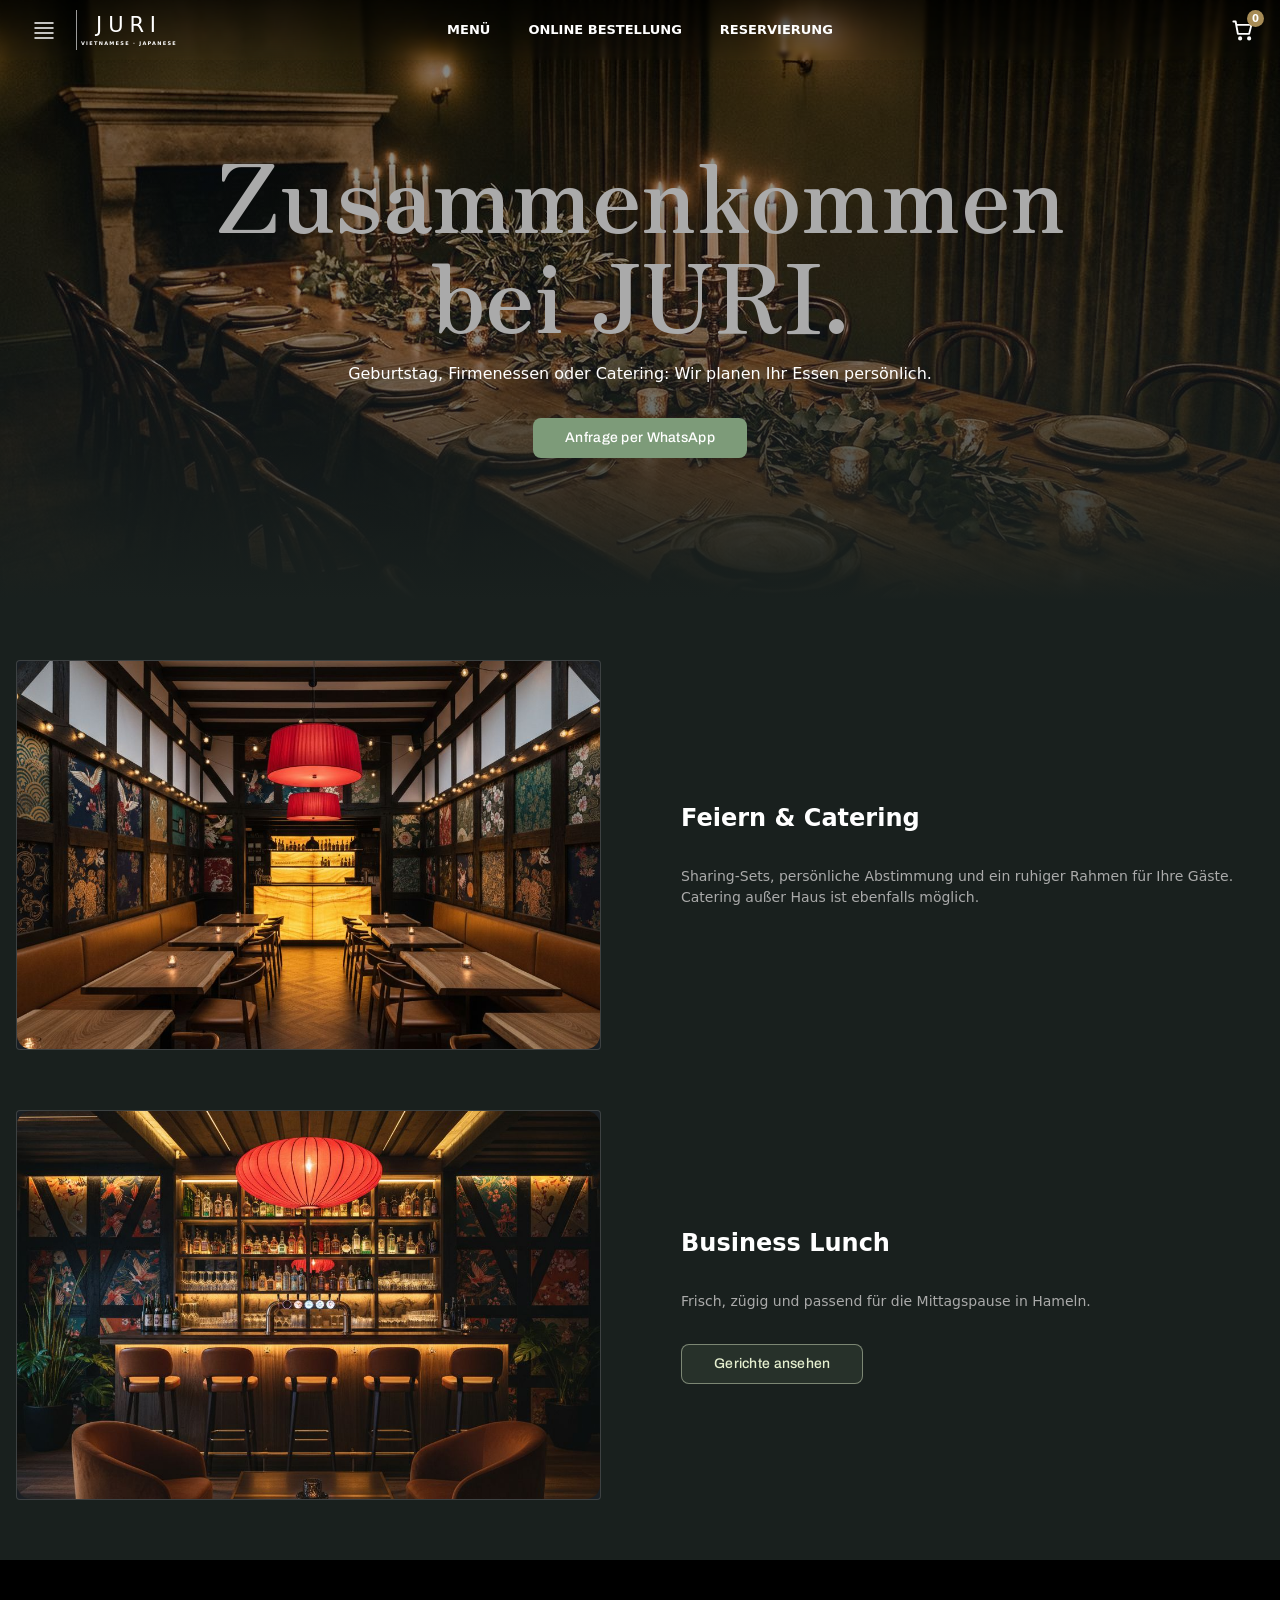
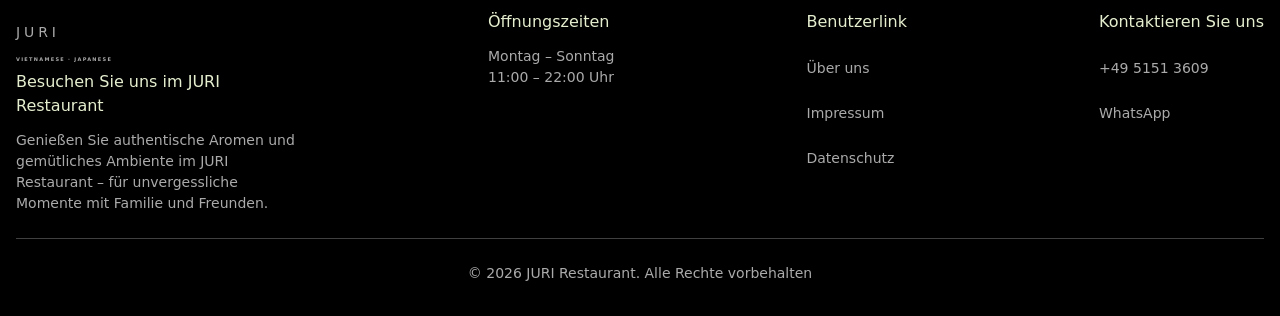
==== commit d8497f60: "Match reference ordering and reservation flows" ====
--- a/anlaesse.html
+++ b/anlaesse.html
@@ -1,6 +1,6 @@
 <!doctype html>
-<html lang="de"><head><meta charset="utf-8"><meta name="viewport" content="width=device-width,initial-scale=1"><title>Anlässe & Catering | JURI Hameln</title><link rel="stylesheet" href="css/fonts.css"><link rel="stylesheet" href="css/tokens.css"><link rel="stylesheet" href="css/home.css"><link rel="stylesheet" href="css/taumi-source-252485d45a1d6a08.css"><link rel="stylesheet" href="css/juri-source.css"></head><body>
+<html lang="de"><head><meta charset="utf-8"><meta name="viewport" content="width=device-width,initial-scale=1"><title>Anlässe & Catering | JURI Hameln</title><link rel="stylesheet" href="css/fonts.css"><link rel="stylesheet" href="css/tokens.css"><link rel="stylesheet" href="css/home.css"><link rel="stylesheet" href="css/taumi-source-252485d45a1d6a08.css"><link rel="stylesheet" href="css/juri-source.css?v=20260812c"></head><body>
 <header class="header scrolled" id="header"><div class="container"><a href="index.html" class="brand"><span class="brand__mark"></span><span>JURI<small>Vietnamese · Japanese</small></span></a><div class="nav-desktop"><nav class="nav"><a href="speisekarte.html">Speisekarte</a><a href="bestellen.html"><span lang="de">Bestellen</span><span lang="en">Order</span></a><a href="gutschein.html"><span lang="de">Gutschein</span><span lang="en">Voucher</span></a><a href="ueber-uns.html"><span lang="de">Über uns</span><span lang="en">About</span></a></nav><div class="lang-toggle"><button data-lang="de">DE</button><button data-lang="en">EN</button></div><a class="btn btn--primary" href="https://wa.me/4951513609?text=Hallo%20JURI%2C%20ich%20m%C3%B6chte%20einen%20Tisch%20reservieren."><span lang="de">Reservieren</span><span lang="en">Reserve</span></a></div><button class="burger" id="burger"><span></span><span></span><span></span></button></div></header>
 <div class="drawer" id="drawer"><button class="drawer-close">×</button><a href="speisekarte.html">Speisekarte</a><a href="bestellen.html"><span lang="de">Bestellen</span><span lang="en">Order</span></a><a href="gutschein.html"><span lang="de">Gutschein</span><span lang="en">Voucher</span></a><a href="ueber-uns.html"><span lang="de">Über uns</span><span lang="en">About</span></a><a href="kontakt.html">Kontakt</a><div class="lang-toggle"><button data-lang="de">DE</button><button data-lang="en">EN</button></div></div>
 <main><section class="page-hero"><img class="page-hero__bg" src="images/event-table.jpg" alt="Tafel für Feier bei JURI"><div class="container"><span class="eyebrow"><span lang="de">Anlässe</span><span lang="en">Occasions</span></span><h1><span lang="de">Zusammenkommen bei JURI.</span><span lang="en">Come together at JURI.</span></h1><p><span lang="de">Geburtstag, Firmenessen oder Catering: Wir planen Ihr Essen persönlich.</span><span lang="en">Birthday, business dinner or catering: we plan your meal personally.</span></p><div class="cta"><a class="btn btn--primary" href="https://wa.me/4951513609?text=Hallo%20JURI%2C%20ich%20m%C3%B6chte%20eine%20Feier%20oder%20ein%20Catering%20anfragen."><span lang="de">Anfrage per WhatsApp</span><span lang="en">Ask on WhatsApp</span></a></div></div></section><section class="page-content"><div class="container anlass"><div class="anlass__row"><div class="anlass__media"><img src="images/interior.jpg" alt="JURI Innenraum"></div><div><h2><span lang="de">Feiern & Catering</span><span lang="en">Celebrations & catering</span></h2><p><span lang="de">Sharing-Sets, persönliche Abstimmung und ein ruhiger Rahmen für Ihre Gäste. Catering außer Haus ist ebenfalls möglich.</span><span lang="en">Sharing sets, personal planning and a warm setting for your guests. Off-site catering is also available.</span></p></div></div><div class="anlass__row anlass__row--rev"><div class="anlass__media"><img src="images/bar.jpg" alt="JURI Bar"></div><div><h2><span lang="de">Business Lunch</span><span lang="en">Business lunch</span></h2><p><span lang="de">Frisch, zügig und passend für die Mittagspause in Hameln.</span><span lang="en">Fresh, prompt and right for a Hameln lunch break.</span></p><a class="btn btn--ghost" href="speisekarte.html"><span lang="de">Gerichte ansehen</span><span lang="en">See dishes</span></a></div></div></div></section></main>
-<footer class="footer"><div class="container footer-bottom"><span>© 2026 JURI Restaurant</span><nav><a href="kontakt.html">Kontakt</a><a href="impressum.html">Impressum</a><a href="datenschutz.html">Datenschutz</a></nav></div></footer><script src="js/home.js"></script><script src="js/juri-source.js"></script></body></html>
+<footer class="footer"><div class="container footer-bottom"><span>© 2026 JURI Restaurant</span><nav><a href="kontakt.html">Kontakt</a><a href="impressum.html">Impressum</a><a href="datenschutz.html">Datenschutz</a></nav></div></footer><script src="js/home.js"></script><script src="js/juri-source.js?v=20260812d"></script></body></html>
--- a/css/tokens.css
+++ b/css/tokens.css
@@ -4,15 +4,15 @@
      Đổi nền olive → đen-xám trung tính hơi ấm (thêm chút nâu, không lạnh như xanh-điện),
      giống taumi (~#191B24/#0d0d12) để ẢNH món màu rực nổi bật (pop).
      Tên biến giữ nguyên để không phá các chỗ đang tham chiếu. */
-  --olive-950:#141820;
-  --olive-900:#171b24;   /* footer / bg-deep */
-  --olive-850:#343d2a;   /* section xen kẽ / lazy-img fill */
-  --olive-800:#232936;
-  --olive-700:#39412f;   /* xanh olive từ logo JURI */
-  --olive-600:#46513d;
-  --olive-500:#5b684e;
-  --olive-400:#788469;
-  --olive-300:#9ca58e;
+  --olive-950:#0b0d0f;
+  --olive-900:#0e1114;   /* footer / bg-deep */
+  --olive-850:#1a1f24;   /* section xen kẽ / lazy-img fill */
+  --olive-800:#171b1f;
+  --olive-700:#14181c;   /* NỀN CHỦ ĐẠO */
+  --olive-600:#20262b;
+  --olive-500:#2b323a;
+  --olive-400:#414a54;
+  --olive-300:#5a636e;
 
   /* ---------- PRIMITIVE: IVORY ---------- */
   --ivory-50:#f6f5ea;
@@ -22,11 +22,11 @@
   --ivory-700:#9a9a8c;
 
   /* ---------- PRIMITIVE: GOLD ---------- */
-  --gold-300:#d9c8a0;
-  --gold-400:#bda67a;
-  --gold-500:#9f8a5a;
-  --gold-600:#806f4a;
-  --gold-700:#665739;
+  --gold-300:#e3c986;
+  --gold-400:#dabd6f;
+  --gold-500:#d2ad5a;
+  --gold-600:#b8934a;
+  --gold-700:#8f6f37;
 
   --red-500:#d64545;
   --green-500:#7fa86a;
@@ -43,7 +43,7 @@
   --text-faint:var(--ivory-700);
   --accent:var(--gold-500);
   --accent-hover:var(--gold-600);
-  --on-accent:#1f2619;   /* chữ trên nút gold */
+  --on-accent:#14181c;   /* chữ trên nút gold: nền tối trung tính cho hợp */
   --line:rgba(241,239,223,.16);
   --line-strong:rgba(241,239,223,.28);
   --focus:var(--gold-400);
--- a/css/home.css
+++ b/css/home.css
@@ -635,3 +635,7 @@
   .juri-source-dish-dots{display:none}
 }
 @media (min-width:1616px){.juri-source .container{max-width:1616px}}
+
+/* The active homepage is the original reference shell above. */
+.legacy-home{display:block!important}
+.juri-source[hidden],.juri-taumi[hidden]{display:none!important}
--- a/css/juri-source.css
+++ b/css/juri-source.css
@@ -3,6 +3,7 @@
    exchanges Taumi's identity for JURI's green palette and local content. */
 @font-face{font-family:"JuriZen";src:url("../fonts/taumi-zen-latin.woff2") format("woff2");font-display:swap;font-weight:700}
 
+html:has(body.juri-source-site){overflow-x:clip}
 body.juri-source-site{margin:0;padding:0!important;background:#19201e;color:#fff;font:14px/1.5 ui-sans-serif,system-ui,sans-serif,"Apple Color Emoji","Segoe UI Emoji","Segoe UI Symbol","Noto Color Emoji";overflow-x:hidden}
 body.juri-source-site *{box-sizing:border-box}
 body.juri-source-site a{text-decoration:none}
@@ -20,6 +21,12 @@
 .juri-shell-logo small{margin-top:5px;font-size:5px;font-weight:600;letter-spacing:.26em;white-space:nowrap}
 .juri-shell-book{display:inline-flex;min-height:40px;align-items:center;justify-content:center;gap:7px;padding:8px 16px;border-radius:100px;background:#fff;color:#7d9b79!important;font-size:14px;font-weight:500;white-space:nowrap}
 .juri-shell-book svg{width:20px;height:20px;flex:none;fill:currentColor}
+.juri-shell-tools{position:absolute;left:50%;display:flex;height:60px;align-items:center;gap:38px;transform:translateX(-50%)}
+.juri-shell-tools a{position:relative;color:#fff!important;font-size:13px;font-weight:700;white-space:nowrap}
+.juri-shell-tools a[aria-current="page"]:after,.juri-shell-tools a:hover:after{position:absolute;right:0;bottom:-14px;left:0;height:1px;background:#e5efcf;content:""}
+.juri-shell-cart{position:relative;display:grid;width:42px;height:42px;place-items:center;color:#fff!important}
+.juri-shell-cart svg{width:27px;height:27px}.juri-shell-cart b{position:absolute;top:1px;right:0;display:grid;min-width:17px;height:17px;place-items:center;border-radius:50%;background:#a78c56;color:#fff;font-size:10px}
+.juri-mobile-tools{display:none}
 
 .juri-shell-drawer{position:fixed;inset:0;z-index:120;visibility:hidden;background:rgba(0,0,0,.45);opacity:0;transition:opacity .3s ease,visibility .3s ease}
 .juri-shell-drawer.is-open{visibility:visible;opacity:1}
@@ -125,6 +132,35 @@
 .juri-source-site .reserve-band p{margin:8px 0 0;color:#aaa}
 .juri-source-site .reserve-band .btn{margin-top:24px}
 
+/* Online order: same two-column catalogue/cart structure as the reference. */
+.juri-source-site.is-order-page .menu-intro{display:none}
+.jury-order-shell{display:grid;grid-template-columns:minmax(0,2fr) minmax(310px,1fr);min-height:100vh;padding-top:76px;background:#0e1016}
+.jury-order-catalog{min-width:0;padding:0 28px 64px}
+.jury-order-catalog:before{display:block;margin:10px 0 22px;color:#f1dfbf;font-size:24px;font-weight:800;content:"Speisekarte"}
+.jury-order-shell .menu-filter{position:static;padding:8px 0 16px;background:transparent;backdrop-filter:none}
+.jury-order-shell .menu-filter .container{max-width:none;padding:0}.jury-order-shell .filter-toggle{display:none}
+.jury-order-shell .menu-search input{height:42px;border:0;background:#242731;color:#fff}
+.jury-order-restaurant{display:flex;align-items:center;gap:18px;margin:0 0 24px;padding:14px 18px;border:1px solid #292b34;border-radius:12px;color:#aaa}
+.jury-order-restaurant strong{color:#fff}.jury-order-restaurant a{color:#fff!important;font-weight:700}
+.jury-order-shell .menu-tabs{position:static;border:1px solid #292b34;border-radius:10px;background:#171920;overflow:hidden}
+.jury-order-shell .menu-tabs__scroll{padding:0;gap:0}.jury-order-shell .menu-tab{height:48px;border:0;border-radius:0;padding:0 18px;color:#aaa;font-weight:600}
+.jury-order-shell .menu-tab[aria-selected="true"],.jury-order-shell .menu-tab.active{background:#242731;color:#f1dfbf}
+.jury-order-shell .menu-body{padding:28px 0!important;background:transparent}.jury-order-shell .menu-body>.container{padding:0!important}.jury-order-shell .menu-category{margin-bottom:42px}.jury-order-shell .menu-category>h2{display:inline-block;margin:0 10px 18px 0;color:#f1dfbf;font-size:22px;line-height:30px}.jury-order-shell .menu-category__count{color:#aaa;font-size:12px;letter-spacing:.12em;text-transform:uppercase}.jury-order-shell .dish-grid{display:grid!important;grid-template-columns:repeat(4,minmax(0,1fr))!important;gap:24px!important}
+.jury-order-shell .dish{position:relative;overflow:visible!important;padding:0!important;border-radius:12px!important;background:transparent!important}
+.jury-order-shell .dish__media{border-radius:12px;aspect-ratio:1/1}.jury-order-shell .dish__body{padding:10px 0 0!important;text-align:center!important}
+.jury-order-shell .dish__head{display:block}.jury-order-shell .dish__code{display:inline;color:#fff;font-size:14px}.jury-order-shell .dish__name{display:inline;color:#fff!important;font-size:14px!important}.jury-order-shell .dish__desc{display:-webkit-box!important;margin:6px auto 10px!important;max-width:95%;overflow:hidden;color:#9c9da4!important;-webkit-line-clamp:2;-webkit-box-orient:vertical}
+.jury-order-shell .dish__price-group{display:flex!important;flex-direction:column;gap:10px}.jury-order-shell .dish__price--single{position:absolute;right:8px;bottom:calc(100% + 8px);padding:2px 7px;background:#8e7a4f;color:#fff;font-size:12px}
+.jury-order-shell .dish__add{width:100%!important;height:40px!important;border:1px solid #8e7a4f!important;border-radius:8px!important;background:transparent!important;color:#bca06b!important;font-size:0!important}
+.jury-order-shell .dish__add:after{font-size:13px;font-weight:700;content:"🛒  In den Warenkorb"}.jury-order-shell .dish__variants{border:0}.jury-order-shell .dish__variants li{flex-wrap:wrap;padding:8px!important;border-top:1px solid #292b34}.jury-order-shell .dish__add--variant{position:static!important;width:100%!important;transform:none!important}.jury-order-shell .dish__allergens,.jury-order-shell .chip,.jury-order-shell .badge-vegan{display:none}
+.jury-order-shell .legend,.jury-order-shell .reserve-band{display:none}
+.jury-cart-panel{position:sticky;top:0;align-self:start;min-height:100vh;padding:88px 28px 40px;border-left:1px solid #22242c;background:#0e1016;color:#fff}
+.jury-cart-panel__head{display:flex;align-items:center;justify-content:space-between;margin-bottom:34px}.jury-cart-panel h2{margin:0;color:#f1dfbf;font-size:24px}.jury-cart-panel__count{color:#f1dfbf;font-size:13px}.jury-cart-empty{text-align:center;color:#d7c7ad;padding-top:110px}.jury-cart-empty svg{width:74px;height:74px;color:#d8eaf0}.jury-cart-items{display:grid;gap:14px}.jury-cart-item{display:grid;grid-template-columns:54px 1fr auto;gap:10px;padding-bottom:14px;border-bottom:1px solid #292b34}.jury-cart-item img{width:54px;height:54px;border-radius:8px;object-fit:cover}.jury-cart-item b{font-size:13px}.jury-cart-item small{display:block;color:#aaa}.jury-cart-qty{display:flex;align-items:center;gap:8px;margin-top:7px}.jury-cart-qty button{width:25px;height:25px;border:1px solid #8e7a4f;border-radius:5px;background:transparent;color:#fff}.jury-cart-total{display:flex;justify-content:space-between;margin:24px 0;color:#f1dfbf;font-size:16px;font-weight:800}.jury-cart-checkout{display:block;width:100%;min-height:44px;border:0;border-radius:8px;background:#7d9b79;color:#fff;font-weight:800}.jury-cart-checkout-form{display:grid;gap:10px;margin-top:18px}.jury-cart-checkout-form input,.jury-cart-checkout-form textarea{width:100%;min-height:42px;border:1px solid #3b3d46;border-radius:7px;background:#191b22;color:#fff;padding:10px}.jury-cart-checkout-form textarea{min-height:70px}.jury-cart-checkout-form p{margin:0;color:#aaa;font-size:11px}
+.jury-cart-close{display:none;width:34px;height:34px;border:0;background:transparent;color:#fff;font-size:28px}.jury-order-shell .dish__add.is-added{background:#7d9b79!important;color:#fff!important}
+
+/* Reservation page. */
+.reservation-hero{position:relative;display:grid;min-height:395px;place-items:center;padding:95px 16px 40px;background:#101219;color:#fff;text-align:center;overflow:hidden}.reservation-hero img{position:absolute;inset:0;width:100%;height:100%;object-fit:cover;opacity:.4}.reservation-hero:after{position:absolute;inset:0;background:linear-gradient(rgba(8,10,14,.2),#101219);content:""}.reservation-hero__content{position:relative;z-index:1}.reservation-hero h1{margin:0;font-family:"JuriZen",serif;font-size:clamp(46px,6vw,78px);line-height:1}.reservation-hero__branch{display:inline-block;margin-top:22px;padding:10px 28px;border-radius:999px;background:#7d9b79;font-weight:800;letter-spacing:.08em}.reservation-hero__contact{display:flex;justify-content:center;gap:10px;margin-top:20px}.reservation-hero__contact span,.reservation-hero__contact a{padding:8px 18px;border-radius:999px;background:rgba(125,155,121,.65);color:#fff!important}
+.reservation-main{padding:44px 16px 70px;background:#151923}.reservation-card{width:min(900px,100%);margin:auto;padding:28px;border-radius:22px;background:#30333b;color:#fff}.reservation-card__intro{text-align:center;color:#f1dfbf}.reservation-grid{display:grid;grid-template-columns:1fr 1fr;gap:30px;margin-top:32px}.reservation-form{display:grid;grid-template-columns:1fr 1fr;gap:16px}.reservation-form h2,.reservation-summary h2{grid-column:1/-1;margin:0 0 8px;color:#f1dfbf;font-size:22px}.reservation-form label{display:grid;gap:7px;color:#eee;font-size:13px}.reservation-form label.full{grid-column:1/-1}.reservation-form input,.reservation-form select,.reservation-form textarea{width:100%;min-height:44px;border:1px solid #696b73;border-radius:7px;background:#42454d;color:#fff;padding:10px 12px}.reservation-form textarea{min-height:82px}.reservation-summary{padding:20px;border-radius:14px;background:#262930}.reservation-summary dl{display:grid;gap:12px;margin:14px 0}.reservation-summary dt{color:#f1dfbf;font-weight:700}.reservation-summary dd{margin:2px 0 0;color:#ddd}.reservation-consent{display:flex!important;grid-template-columns:auto 1fr!important;align-items:start}.reservation-consent input{width:18px!important;min-height:18px!important}.reservation-submit{grid-column:1/-1;min-height:46px;border:0;border-radius:8px;background:#7d9b79;color:#fff;font-weight:800}.reservation-message{grid-column:1/-1;margin:0;color:#f1dfbf}
+
 /* Legal pages retain their text while adopting the source page spacing. */
 .juri-source-site .legal-page,.juri-source-site main:not(:has(.page-hero)):not(:has(.menu-intro)){min-height:600px;padding:140px max(16px,calc((100vw - 1000px)/2)) 80px;background:#202126;color:#aaa}
 .juri-source-site .legal-page h1,.juri-source-site main:not(:has(.page-hero)):not(:has(.menu-intro)) h1{margin:0 0 28px;color:#e5efcf;font-family:"JuriZen","Times New Roman",serif;font-size:clamp(44px,6vw,72px);line-height:1.1}
@@ -147,10 +183,10 @@
 
 @media(min-width:1616px){body.juri-source-site .container{max-width:1616px}}
 @media(max-width:767px){
-  .juri-shell-book{padding:8px 14px;font-size:13px}
-  .juri-shell-book span{display:none}
+  body.juri-source-site{padding-bottom:58px!important}.juri-shell-tools,.juri-shell-book{display:none}.juri-shell-header{background:#101219}.juri-shell-header__row{padding:0 12px}.juri-shell-menu{width:48px}.juri-shell-logo{margin-left:0}.juri-shell-cart{margin-left:auto}
+  .juri-mobile-tools{position:fixed;right:0;bottom:0;left:0;z-index:1000;display:grid;grid-template-columns:1fr 1fr;height:58px;border-radius:16px 16px 0 0;background:#171b25;box-shadow:0 -8px 26px rgba(0,0,0,.3)}.juri-mobile-tools a{position:relative;display:flex;flex-direction:column;align-items:center;justify-content:center;gap:2px;color:#aaa!important;font-size:10px}.juri-mobile-tools svg{width:23px;height:23px}.juri-mobile-tools b{position:absolute;top:5px;left:calc(50% + 8px);display:grid;min-width:16px;height:16px;place-items:center;border-radius:50%;background:#a78c56;color:#fff;font-size:9px}
   .juri-source-site .page-hero{min-height:520px}
-  .juri-source-site .page-hero h1{font-size:56px;line-height:1.08}
+  .juri-source-site .page-hero h1{width:100%;max-width:100%;font-size:clamp(38px,10.25vw,48px);line-height:1.08;overflow-wrap:normal;word-break:normal}
   .juri-source-site .page-hero p{font-size:14px;line-height:21px}
   .juri-source-site .page-content,.juri-source-site .section--alt{padding:32px 0}
   .juri-source-site .section-head{margin-bottom:20px}
@@ -182,4 +218,5 @@
   .juri-source-site .reserve-band h2{font-size:20px;line-height:28px}
   .juri-source-site .legal-page,.juri-source-site main:not(:has(.page-hero)):not(:has(.menu-intro)){padding:108px 16px 48px}
   .juri-shell-footer__grid{flex-direction:column;gap:32px}
+  .jury-order-shell{display:block;padding-top:72px}.jury-order-catalog{padding:0 12px 46px}.jury-order-catalog:before{margin:12px 0 20px;font-size:18px}.jury-order-restaurant{height:48px;margin-bottom:14px;padding:9px 14px}.jury-order-restaurant strong,.jury-order-restaurant>span:nth-of-type(2){display:none}.jury-order-shell .menu-tabs{position:sticky;top:60px;z-index:20;margin:0 -12px;border-radius:0}.jury-order-shell .dish-grid{grid-template-columns:repeat(2,minmax(0,1fr))!important;gap:14px!important}.jury-order-shell .menu-category>h2{font-size:18px}.jury-order-shell .dish__name,.jury-order-shell .dish__code{font-size:12px!important}.jury-order-shell .dish__add:after{font-size:11px}.jury-cart-panel{display:none}.jury-cart-panel.is-open{position:fixed;inset:60px 0 58px;z-index:950;display:block;min-height:0;overflow:auto;padding:22px 16px;background:#101219}.jury-cart-close{display:block}.jury-cart-link{bottom:70px!important}.reservation-hero{min-height:340px}.reservation-hero h1{font-size:44px}.reservation-hero__contact{flex-direction:column;align-items:center}.reservation-main{padding:24px 12px 42px}.reservation-card{padding:20px 16px;border-radius:16px}.reservation-grid,.reservation-form{grid-template-columns:1fr}.reservation-form h2,.reservation-form label.full,.reservation-submit,.reservation-message{grid-column:auto}.reservation-summary{margin-top:4px}
 }
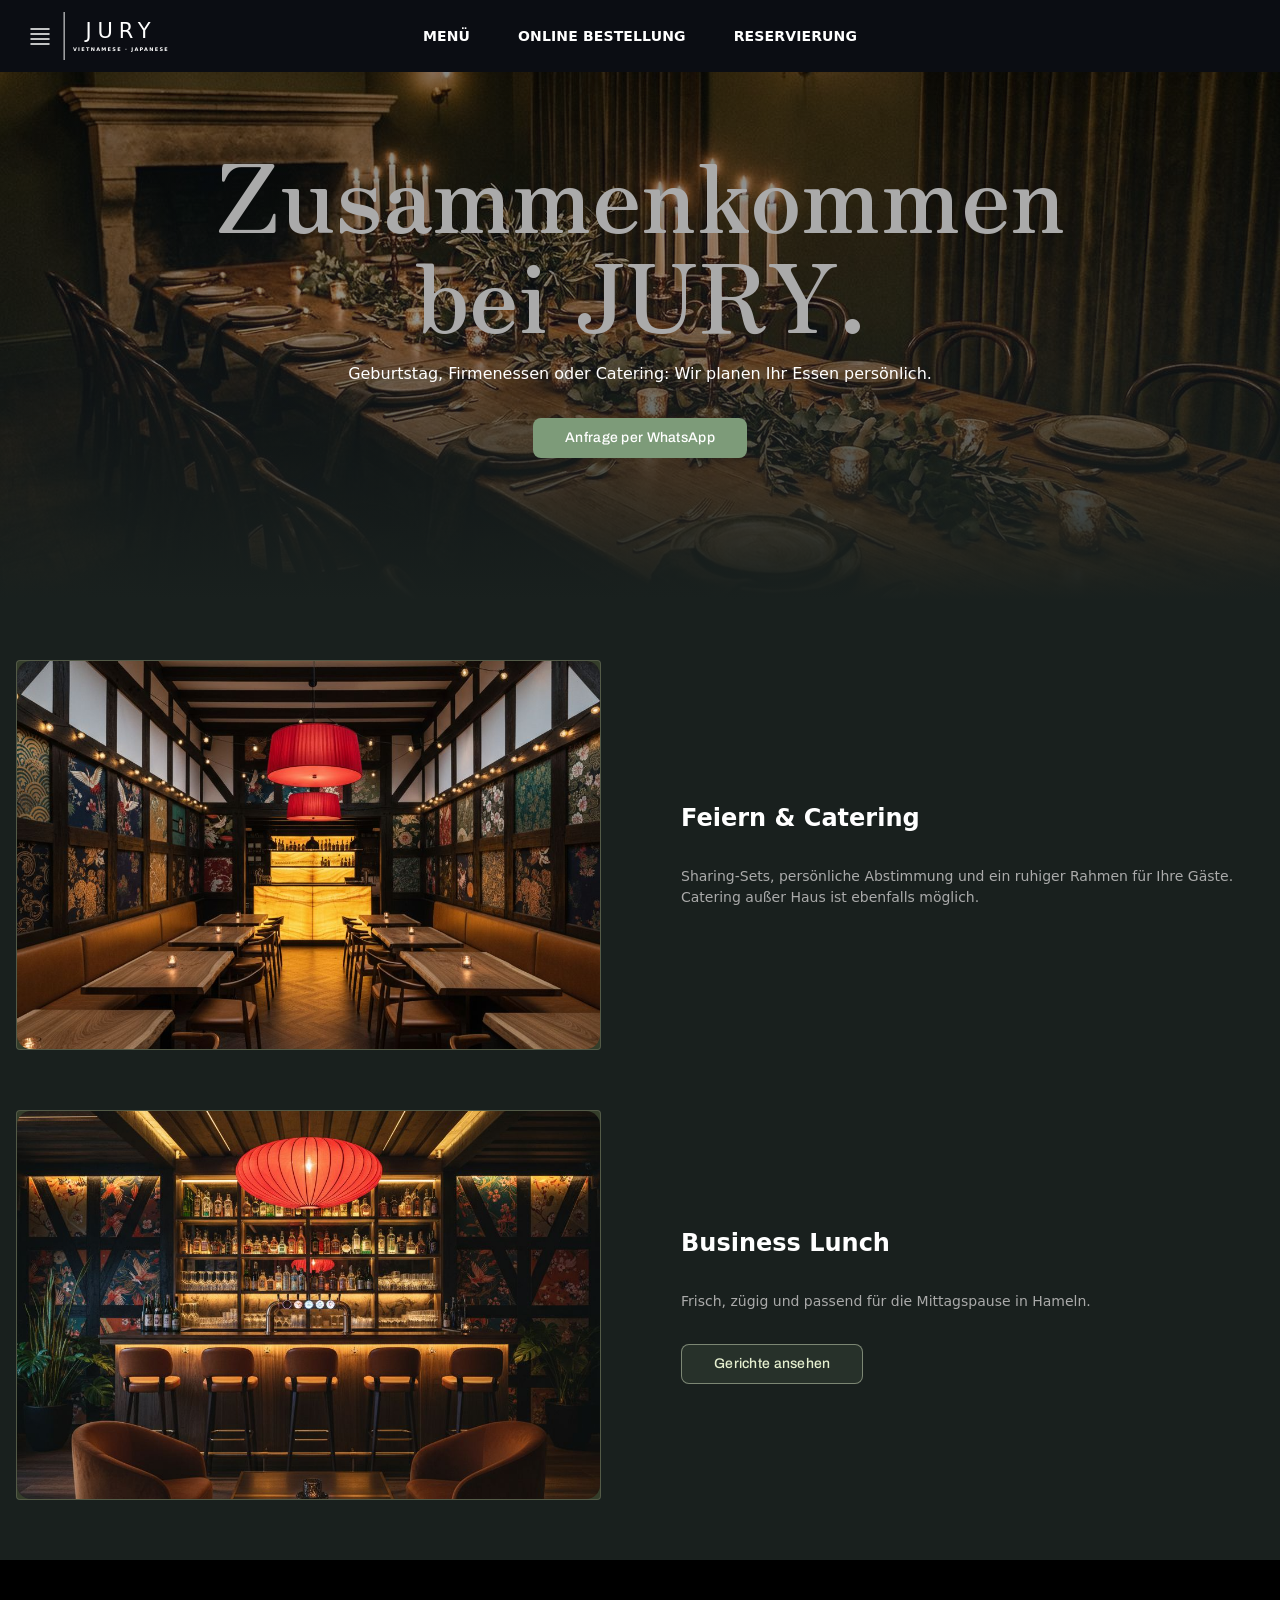
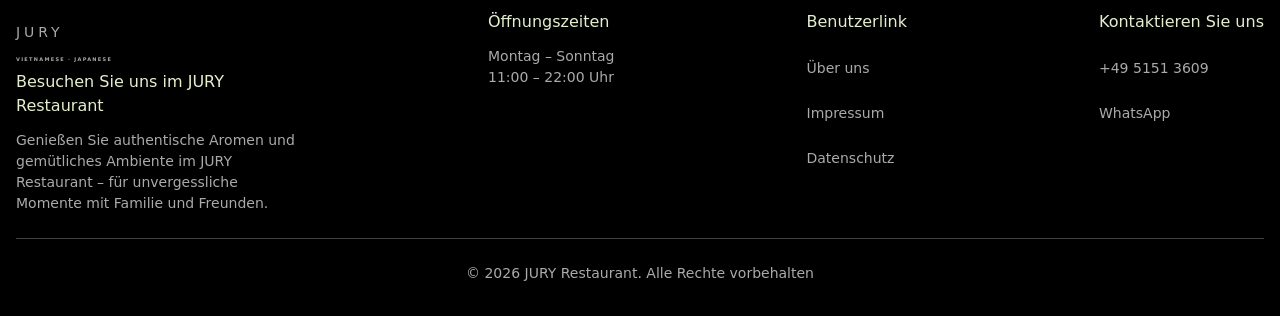
==== commit 1751baca: "Rename brand and simplify navigation" ====
--- a/anlaesse.html
+++ b/anlaesse.html
@@ -1,6 +1,6 @@
 <!doctype html>
-<html lang="de"><head><meta charset="utf-8"><meta name="viewport" content="width=device-width,initial-scale=1"><title>Anlässe & Catering | JURI Hameln</title><link rel="stylesheet" href="css/fonts.css"><link rel="stylesheet" href="css/tokens.css"><link rel="stylesheet" href="css/home.css"><link rel="stylesheet" href="css/taumi-source-252485d45a1d6a08.css"><link rel="stylesheet" href="css/juri-source.css?v=20260812c"></head><body>
-<header class="header scrolled" id="header"><div class="container"><a href="index.html" class="brand"><span class="brand__mark"></span><span>JURI<small>Vietnamese · Japanese</small></span></a><div class="nav-desktop"><nav class="nav"><a href="speisekarte.html">Speisekarte</a><a href="bestellen.html"><span lang="de">Bestellen</span><span lang="en">Order</span></a><a href="gutschein.html"><span lang="de">Gutschein</span><span lang="en">Voucher</span></a><a href="ueber-uns.html"><span lang="de">Über uns</span><span lang="en">About</span></a></nav><div class="lang-toggle"><button data-lang="de">DE</button><button data-lang="en">EN</button></div><a class="btn btn--primary" href="https://wa.me/4951513609?text=Hallo%20JURI%2C%20ich%20m%C3%B6chte%20einen%20Tisch%20reservieren."><span lang="de">Reservieren</span><span lang="en">Reserve</span></a></div><button class="burger" id="burger"><span></span><span></span><span></span></button></div></header>
-<div class="drawer" id="drawer"><button class="drawer-close">×</button><a href="speisekarte.html">Speisekarte</a><a href="bestellen.html"><span lang="de">Bestellen</span><span lang="en">Order</span></a><a href="gutschein.html"><span lang="de">Gutschein</span><span lang="en">Voucher</span></a><a href="ueber-uns.html"><span lang="de">Über uns</span><span lang="en">About</span></a><a href="kontakt.html">Kontakt</a><div class="lang-toggle"><button data-lang="de">DE</button><button data-lang="en">EN</button></div></div>
-<main><section class="page-hero"><img class="page-hero__bg" src="images/event-table.jpg" alt="Tafel für Feier bei JURI"><div class="container"><span class="eyebrow"><span lang="de">Anlässe</span><span lang="en">Occasions</span></span><h1><span lang="de">Zusammenkommen bei JURI.</span><span lang="en">Come together at JURI.</span></h1><p><span lang="de">Geburtstag, Firmenessen oder Catering: Wir planen Ihr Essen persönlich.</span><span lang="en">Birthday, business dinner or catering: we plan your meal personally.</span></p><div class="cta"><a class="btn btn--primary" href="https://wa.me/4951513609?text=Hallo%20JURI%2C%20ich%20m%C3%B6chte%20eine%20Feier%20oder%20ein%20Catering%20anfragen."><span lang="de">Anfrage per WhatsApp</span><span lang="en">Ask on WhatsApp</span></a></div></div></section><section class="page-content"><div class="container anlass"><div class="anlass__row"><div class="anlass__media"><img src="images/interior.jpg" alt="JURI Innenraum"></div><div><h2><span lang="de">Feiern & Catering</span><span lang="en">Celebrations & catering</span></h2><p><span lang="de">Sharing-Sets, persönliche Abstimmung und ein ruhiger Rahmen für Ihre Gäste. Catering außer Haus ist ebenfalls möglich.</span><span lang="en">Sharing sets, personal planning and a warm setting for your guests. Off-site catering is also available.</span></p></div></div><div class="anlass__row anlass__row--rev"><div class="anlass__media"><img src="images/bar.jpg" alt="JURI Bar"></div><div><h2><span lang="de">Business Lunch</span><span lang="en">Business lunch</span></h2><p><span lang="de">Frisch, zügig und passend für die Mittagspause in Hameln.</span><span lang="en">Fresh, prompt and right for a Hameln lunch break.</span></p><a class="btn btn--ghost" href="speisekarte.html"><span lang="de">Gerichte ansehen</span><span lang="en">See dishes</span></a></div></div></div></section></main>
-<footer class="footer"><div class="container footer-bottom"><span>© 2026 JURI Restaurant</span><nav><a href="kontakt.html">Kontakt</a><a href="impressum.html">Impressum</a><a href="datenschutz.html">Datenschutz</a></nav></div></footer><script src="js/home.js"></script><script src="js/juri-source.js?v=20260812d"></script></body></html>
+<html lang="de"><head><meta charset="utf-8"><meta name="viewport" content="width=device-width,initial-scale=1"><title>Anlässe & Catering | JURY Hameln</title><link rel="stylesheet" href="css/fonts.css"><link rel="stylesheet" href="css/tokens.css"><link rel="stylesheet" href="css/home.css"><link rel="stylesheet" href="css/taumi-source-252485d45a1d6a08.css"><link rel="stylesheet" href="css/juri-source.css?v=20260812c"></head><body>
+<header class="header scrolled" id="header"><div class="container"><a href="index.html" class="brand"><span class="brand__mark"></span><span>JURY<small>Vietnamese · Japanese</small></span></a><div class="nav-desktop"><nav class="nav"><a href="speisekarte.html">Speisekarte</a><a href="bestellen.html"><span lang="de">Bestellen</span><span lang="en">Order</span></a><a href="ueber-uns.html"><span lang="de">Über uns</span><span lang="en">About</span></a></nav><div class="lang-toggle"><button data-lang="de">DE</button><button data-lang="en">EN</button></div><a class="btn btn--primary" href="https://wa.me/4951513609?text=Hallo%20JURY%2C%20ich%20m%C3%B6chte%20einen%20Tisch%20reservieren."><span lang="de">Reservieren</span><span lang="en">Reserve</span></a></div><button class="burger" id="burger"><span></span><span></span><span></span></button></div></header>
+<div class="drawer" id="drawer"><button class="drawer-close">×</button><a href="speisekarte.html">Speisekarte</a><a href="bestellen.html"><span lang="de">Bestellen</span><span lang="en">Order</span></a><a href="ueber-uns.html"><span lang="de">Über uns</span><span lang="en">About</span></a><a href="kontakt.html">Kontakt</a><div class="lang-toggle"><button data-lang="de">DE</button><button data-lang="en">EN</button></div></div>
+<main><section class="page-hero"><img class="page-hero__bg" src="images/event-table.jpg" alt="Tafel für Feier bei JURY"><div class="container"><span class="eyebrow"><span lang="de">Anlässe</span><span lang="en">Occasions</span></span><h1><span lang="de">Zusammenkommen bei JURY.</span><span lang="en">Come together at JURY.</span></h1><p><span lang="de">Geburtstag, Firmenessen oder Catering: Wir planen Ihr Essen persönlich.</span><span lang="en">Birthday, business dinner or catering: we plan your meal personally.</span></p><div class="cta"><a class="btn btn--primary" href="https://wa.me/4951513609?text=Hallo%20JURY%2C%20ich%20m%C3%B6chte%20eine%20Feier%20oder%20ein%20Catering%20anfragen."><span lang="de">Anfrage per WhatsApp</span><span lang="en">Ask on WhatsApp</span></a></div></div></section><section class="page-content"><div class="container anlass"><div class="anlass__row"><div class="anlass__media"><img src="images/interior.jpg" alt="JURY Innenraum"></div><div><h2><span lang="de">Feiern & Catering</span><span lang="en">Celebrations & catering</span></h2><p><span lang="de">Sharing-Sets, persönliche Abstimmung und ein ruhiger Rahmen für Ihre Gäste. Catering außer Haus ist ebenfalls möglich.</span><span lang="en">Sharing sets, personal planning and a warm setting for your guests. Off-site catering is also available.</span></p></div></div><div class="anlass__row anlass__row--rev"><div class="anlass__media"><img src="images/bar.jpg" alt="JURY Bar"></div><div><h2><span lang="de">Business Lunch</span><span lang="en">Business lunch</span></h2><p><span lang="de">Frisch, zügig und passend für die Mittagspause in Hameln.</span><span lang="en">Fresh, prompt and right for a Hameln lunch break.</span></p><a class="btn btn--ghost" href="speisekarte.html"><span lang="de">Gerichte ansehen</span><span lang="en">See dishes</span></a></div></div></div></section></main>
+<footer class="footer"><div class="container footer-bottom"><span>© 2026 JURY Restaurant</span><nav><a href="kontakt.html">Kontakt</a><a href="impressum.html">Impressum</a><a href="datenschutz.html">Datenschutz</a></nav></div></footer><script src="js/home.js?v=20260822a"></script><script src="js/juri-source.js?v=20260822a"></script></body></html>
--- a/css/tokens.css
+++ b/css/tokens.css
@@ -4,15 +4,15 @@
      Đổi nền olive → đen-xám trung tính hơi ấm (thêm chút nâu, không lạnh như xanh-điện),
      giống taumi (~#191B24/#0d0d12) để ẢNH món màu rực nổi bật (pop).
      Tên biến giữ nguyên để không phá các chỗ đang tham chiếu. */
-  --olive-950:#0b0d0f;
-  --olive-900:#0e1114;   /* footer / bg-deep */
-  --olive-850:#1a1f24;   /* section xen kẽ / lazy-img fill */
-  --olive-800:#171b1f;
-  --olive-700:#14181c;   /* NỀN CHỦ ĐẠO */
-  --olive-600:#20262b;
-  --olive-500:#2b323a;
-  --olive-400:#414a54;
-  --olive-300:#5a636e;
+  --olive-950:#141820;
+  --olive-900:#171b24;   /* footer / bg-deep */
+  --olive-850:#343d2a;   /* section xen kẽ / lazy-img fill */
+  --olive-800:#232936;
+  --olive-700:#39412f;   /* xanh olive từ logo JURY */
+  --olive-600:#46513d;
+  --olive-500:#5b684e;
+  --olive-400:#788469;
+  --olive-300:#9ca58e;
 
   /* ---------- PRIMITIVE: IVORY ---------- */
   --ivory-50:#f6f5ea;
@@ -22,11 +22,11 @@
   --ivory-700:#9a9a8c;
 
   /* ---------- PRIMITIVE: GOLD ---------- */
-  --gold-300:#e3c986;
-  --gold-400:#dabd6f;
-  --gold-500:#d2ad5a;
-  --gold-600:#b8934a;
-  --gold-700:#8f6f37;
+  --gold-300:#d9c8a0;
+  --gold-400:#bda67a;
+  --gold-500:#9f8a5a;
+  --gold-600:#806f4a;
+  --gold-700:#665739;
 
   --red-500:#d64545;
   --green-500:#7fa86a;
@@ -43,7 +43,7 @@
   --text-faint:var(--ivory-700);
   --accent:var(--gold-500);
   --accent-hover:var(--gold-600);
-  --on-accent:#14181c;   /* chữ trên nút gold: nền tối trung tính cho hợp */
+  --on-accent:#1f2619;   /* chữ trên nút gold */
   --line:rgba(241,239,223,.16);
   --line-strong:rgba(241,239,223,.28);
   --focus:var(--gold-400);
--- a/css/home.css
+++ b/css/home.css
@@ -452,14 +452,14 @@
   .event-card__body p,.anlass__row p,.note-soon,.form-msg,.footer-bottom{font-size:.875rem} /* ≥14px */
 }
 
-/* Homepage parity shell: dimensions follow the Taumi reference; JURI retains its brand, colour and hero. */
+/* Homepage parity shell: dimensions follow the Taumi reference; JURY retains its brand, colour and hero. */
 .legacy-home{display:none!important}.juri-taumi{--jt-bg:#17221f;--jt-bg-alt:#1c2b26;--jt-primary:#7d9b79;--jt-text:#fff;--jt-muted:#d8e0d6;background:var(--jt-bg);color:var(--jt-text);font:14px/1.5 ui-sans-serif,system-ui,-apple-system,"Segoe UI",sans-serif;overflow:hidden}.juri-taumi *{box-sizing:border-box}.juri-taumi a{color:inherit;text-decoration:none}.jt-container{width:min(100% - 32px,1152px);margin-inline:auto}.jt-header{position:fixed;inset:0 0 auto;z-index:100;height:60px;display:flex;align-items:center;padding:0 16px;background:linear-gradient(180deg,#17221f,rgba(23,34,31,0));box-shadow:0 4px 16px rgba(0,0,0,.12)}.jt-menu{display:flex;align-items:center;justify-content:center;width:56px;height:40px;margin:0;border:0;background:transparent;cursor:pointer}.jt-menu i{display:block;width:20px;height:2px;margin:2px 0;background:#fff}.jt-logo{display:flex;flex-direction:column;align-items:center;justify-content:center;width:94px;height:40px;color:#fff;font-size:1.32rem;font-weight:400;letter-spacing:.28em;line-height:1;border-left:1px solid rgba(255,255,255,.6);padding-left:12px}.jt-logo small{margin-top:5px;font-size:5px;font-weight:600;letter-spacing:.26em;white-space:nowrap}.jt-location{margin-left:auto;display:inline-flex;align-items:center;justify-content:center;min-width:115px;height:40px;padding:8px 16px;border-radius:100px;background:#fff;color:var(--jt-primary)!important;font-size:14px;font-weight:500}.jt-drawer{position:fixed;z-index:130;inset:0;display:flex;flex-direction:column;gap:20px;padding:88px 28px 28px;background:var(--jt-bg);transform:translateX(-100%);transition:transform .5s ease}.jt-drawer.open{transform:none}.jt-drawer a{font-size:22px;font-weight:700}.jt-drawer__close{position:absolute;top:14px;right:20px;border:0;background:transparent;color:#fff;font-size:30px;cursor:pointer}.jt-drawer__reserve{margin-top:auto;padding:12px;border-radius:8px;background:var(--jt-primary);text-align:center;color:#fff!important;font-size:16px!important}.jt-hero{position:relative;height:600px;background:var(--jt-bg);overflow:hidden}.jt-hero>img{width:100%;height:100%;object-fit:cover;object-position:center;display:block}.jt-hero__shade{position:absolute;inset:0;background:linear-gradient(180deg,rgba(23,34,31,.08) 78%,var(--jt-bg)),radial-gradient(160% 50% at 50% 100%,rgba(0,0,0,0),var(--jt-bg))}.jt-hero__logo{position:absolute;left:50%;top:48%;transform:translate(-50%,-50%);display:flex;flex-direction:column;align-items:center;color:#fff;font-size:clamp(2.7rem,12vw,4.4rem);font-weight:500;line-height:.9;letter-spacing:.2em;text-shadow:0 3px 20px #000}.jt-hero__logo small{font-size:.5rem;letter-spacing:.28em;margin-top:12px;white-space:nowrap}.jt-section{padding:0 0 32px;background:var(--jt-bg)}.jt-section h2{display:flex;align-items:center;justify-content:center;min-height:60px;margin:0;padding:16px 0;color:#dce7d9;font-size:20px;line-height:28px;font-weight:700;text-align:center}.jt-philosophy{padding-bottom:32px}.jt-copy{padding:8px 8px 16px;text-align:center}.jt-copy strong{display:block;max-width:760px;margin:auto;font-size:20px;line-height:26px;color:#fff}.jt-copy p{max-width:760px;margin:20px auto 0;color:var(--jt-muted);font-size:12px;line-height:18px}.jt-dish-window{margin:8px -8px 0}.jt-dish-track{display:flex;gap:16px;overflow-x:auto;scroll-snap-type:x mandatory;padding:0 0 4px 0;scrollbar-width:none}.jt-dish-track::-webkit-scrollbar{display:none}.jt-dish-track a{flex:0 0 169px;scroll-snap-align:start;text-align:center;font-size:8px;color:#fff}.jt-dish-track img{display:block;width:169px;height:169px;object-fit:cover;border-radius:5px}.jt-dish-track span{display:block;margin-top:7px}.jt-slider-nav{display:flex;justify-content:center;margin-top:13px}.jt-slider-nav button{width:20px;height:20px;border:0;background:transparent;color:#fff;font-size:0;cursor:pointer}.jt-slider-nav button::before{display:block;width:8px;height:8px;margin:auto;border:1px solid #fff;border-width:0 1px 1px 0;content:"";transform:rotate(135deg)}.jt-slider-nav button:last-child::before{transform:rotate(-45deg)}.jt-dishes .jt-container>p{margin:31px 0 0;text-align:center;color:#fff;font-size:10px}.jt-button{display:inline-flex;align-items:center;justify-content:center;min-width:211px;height:40px;margin-top:24px;padding:8px 24px;border-radius:8px;background:var(--jt-primary);color:#fff!important;font-size:14px;font-weight:500}.jt-dishes .jt-button{position:relative;left:50%;transform:translateX(-50%)}.jt-restaurants h2{margin-top:0}.jt-feature{display:flex;flex-direction:column;gap:32px;align-items:center;margin-top:32px}.jt-feature__copy{order:2;width:100%;text-align:left}.jt-feature img{order:1;width:100%;height:189px;object-fit:cover;border-radius:14px}.jt-feature h3{margin:0;padding:0 0 16px;color:#fff;font-size:16px;line-height:24px}.jt-feature p{margin:0;color:var(--jt-muted);font-size:10px;line-height:15px}.jt-feature__copy>a:not(.jt-button){display:flex;align-items:center;justify-content:center;min-height:40px;margin-top:24px;padding:8px 12px;border-radius:8px;background:linear-gradient(180deg,rgba(181,207,182,.18),rgba(181,207,182,.03));color:#fff;font-size:8px;text-align:center}.jt-feature .jt-mail{display:block!important;margin-top:24px!important;padding:0!important;background:none!important;color:#bcd5b8!important;font-size:10px!important;text-align:left!important}.jt-about{background:var(--jt-bg-alt);color:#fff}.jt-about>div>p{margin:0;color:var(--jt-muted);font-size:12px;text-align:center}.jt-about-grid{display:grid;grid-template-columns:1fr;gap:20px;margin-top:20px}.jt-about-grid a{position:relative;display:block;min-height:54px;overflow:hidden;border-radius:4px;background:#24362e}.jt-about-grid img{display:block;width:100%;height:auto}.jt-about-grid b{position:absolute;inset:auto 0 0;padding:12px;background:linear-gradient(transparent,rgba(0,0,0,.85));font-size:14px}.jt-footer{padding:50px 0;background:#000;color:#fff}.jt-footer__grid{display:grid;grid-template-columns:1fr;gap:32px}.jt-footer .jt-logo{align-items:flex-start;border:0;padding:0;width:auto}.jt-footer p{margin:20px 0 0;color:#d9ded8;font-size:12px;line-height:18px}.jt-footer b{display:block;margin-bottom:10px;font-size:12px}.jt-footer div:not(:first-child) a{display:block;margin:8px 0;color:#d9ded8;font-size:12px}.jt-footer>div>small{display:block;margin-top:40px;padding-top:16px;border-top:1px solid #3b4742;color:#bec7bf;font-size:10px;text-align:center}
 @media (min-width:768px){.jt-header{padding:0 28px}.jt-location{min-width:130px}.jt-hero{height:600px}.jt-container{width:min(100% - 64px,1152px)}.jt-section{padding-bottom:60px}.jt-section h2{padding:24px 0;font-size:24px}.jt-copy{margin-top:32px;padding-bottom:24px}.jt-copy strong{font-size:28px;line-height:36px}.jt-copy p{font-size:16px;line-height:24px}.jt-dish-window{margin-top:32px}.jt-dish-track a{flex-basis:224px;font-size:11px}.jt-dish-track img{width:224px;height:224px;border-radius:8px}.jt-slider-nav{margin-top:18px}.jt-dishes .jt-container>p{font-size:14px}.jt-feature{display:grid;grid-template-columns:1fr 1fr;gap:80px;margin-top:52px}.jt-feature__copy{order:1}.jt-feature img{order:2;height:auto;aspect-ratio:1.87/1}.jt-feature--reverse{margin-top:60px}.jt-feature--reverse img{order:1}.jt-feature--reverse .jt-feature__copy{order:2}.jt-feature h3{padding-bottom:32px;font-size:20px;line-height:28px}.jt-feature p{font-size:14px;line-height:21px}.jt-about-grid{grid-template-columns:repeat(5,1fr);gap:20px;margin-top:56px}.jt-about-grid a{min-height:220px}.jt-about-grid img{height:100%;object-fit:cover}.jt-footer{padding:32px 0}.jt-footer__grid{grid-template-columns:1.5fr repeat(3,1fr);gap:36px}.jt-footer>div>small{text-align:left}}
 
 /* Mobile reference refinements: Taumi's about-card rail is not rendered beneath 768px. */
 .jt-section h2,.jt-feature h3{font-family:ui-sans-serif,system-ui,-apple-system,"Segoe UI",sans-serif}.jt-about-grid{display:none}@media (min-width:768px){.jt-about-grid{display:grid}}
 
-/* Reference-fit overrides: the Taumi page rhythm is preserved while the JURI brand remains in place. */
+/* Reference-fit overrides: the Taumi page rhythm is preserved while the JURY brand remains in place. */
 body:has(.juri-taumi){padding-bottom:0!important;overflow:visible!important}
 .juri-taumi{font-size:14px;line-height:21px}
 .juri-taumi .jt-container{width:100%;max-width:1280px;padding-inline:16px}
@@ -523,7 +523,7 @@
   .jt-footer{height:315px;padding:32px 0}
 }
 
-/* Fine-grained reference matching while retaining JURI's green identity. */
+/* Fine-grained reference matching while retaining JURY's green identity. */
 ::-webkit-scrollbar{width:4px;height:4px;overflow:hidden;border-radius:9999px}
 ::-webkit-scrollbar-track{background:transparent}
 ::-webkit-scrollbar-thumb,::-webkit-scrollbar-thumb:hover{background:#64766d}
@@ -574,7 +574,7 @@
 }
 
 /* Homepage fidelity layer: original Taumi layout utilities are loaded locally above;
-   these rules only replace brand identifiers with JURI's green. */
+   these rules only replace brand identifiers with JURY's green. */
 body:has(.juri-source){padding-bottom:0!important;overflow-x:hidden;background:#19201e}
 body.source-drawer-open{overflow:hidden}
 .bottom-nav,.juri-taumi{display:none!important}
@@ -588,6 +588,7 @@
 .juri-source .bg-bgr-01{background:#19201e!important}
 .juri-source .juri-source-about{background:#1b2421!important}
 .juri-source .text-base-04{color:var(--juri-cream)!important}
+.juri-source h2.flex.text-base-04{color:#f1ddc4!important}
 .juri-source .text-base-02{color:var(--juri-muted)!important}
 .juri-source .bg-primary{background:var(--juri-green)!important}
 .juri-source .juri-source-hero{background:linear-gradient(180deg,rgba(0,0,0,.06) 72%,#19201e 100%)}
@@ -619,6 +620,10 @@
 .juri-source-dish-dots button{position:relative;display:block;width:20px;height:20px;margin:0;padding:5px;border:0;background:transparent;color:transparent;font-size:0;line-height:0;cursor:pointer}
 .juri-source-dish-dots button:before{position:absolute;inset:0;width:20px;height:20px;color:var(--juri-cream);content:"•";font:10px/20px Arial,sans-serif;opacity:.25;text-align:center}
 .juri-source-dish-dots .is-active button:before{opacity:.75}
+.juri-source-dish-arrows{display:none;align-items:center;justify-content:center;gap:24px;margin-top:18px}
+.juri-source-dish-arrows button{display:grid;width:40px;height:40px;place-items:center;padding:0;border:1px solid rgba(229,239,207,.55);border-radius:9999px;background:transparent;color:var(--juri-cream);cursor:pointer;transition:border-color .2s ease,background .2s ease}
+.juri-source-dish-arrows button:hover{border-color:var(--juri-cream);background:rgba(229,239,207,.08)}
+.juri-source-dish-arrows svg{width:24px;height:24px;fill:none;stroke:currentColor;stroke-width:2;stroke-linecap:round;stroke-linejoin:round}
 .juri-source .bg-gradient-light-gray-180{background:linear-gradient(180deg,rgba(181,207,182,.18),rgba(181,207,182,.03))!important}
 .juri-source-about .bg-gradient-blur{background:linear-gradient(180deg,transparent,rgba(0,0,0,.82))!important}
 .juri-source-footer-logo{display:flex;flex-direction:column;width:max-content;color:#fff!important;font-size:22px;font-weight:500;letter-spacing:.28em;line-height:1}
@@ -633,9 +638,6 @@
   .juri-source-dish-track .dish-slide{flex-basis:252px;height:267px}
   .juri-source-dish-track .dish-slide img{width:236px;height:236px}
   .juri-source-dish-dots{display:none}
+  .juri-source-dish-arrows{display:flex}
 }
 @media (min-width:1616px){.juri-source .container{max-width:1616px}}
-
-/* The active homepage is the original reference shell above. */
-.legacy-home{display:block!important}
-.juri-source[hidden],.juri-taumi[hidden]{display:none!important}
--- a/css/juri-source.css
+++ b/css/juri-source.css
@@ -1,6 +1,6 @@
-/* Shared Taumi-faithful visual shell for JURI inner pages.
+/* Shared Taumi-faithful visual shell for JURY inner pages.
    The source utility stylesheet is loaded before this file; this layer only
-   exchanges Taumi's identity for JURI's green palette and local content. */
+   exchanges Taumi's identity for JURY's green palette and local content. */
 @font-face{font-family:"JuriZen";src:url("../fonts/taumi-zen-latin.woff2") format("woff2");font-display:swap;font-weight:700}
 
 html:has(body.juri-source-site){overflow-x:clip}
@@ -25,6 +25,7 @@
 .juri-shell-tools a{position:relative;color:#fff!important;font-size:13px;font-weight:700;white-space:nowrap}
 .juri-shell-tools a[aria-current="page"]:after,.juri-shell-tools a:hover:after{position:absolute;right:0;bottom:-14px;left:0;height:1px;background:#e5efcf;content:""}
 .juri-shell-cart{position:relative;display:grid;width:42px;height:42px;place-items:center;color:#fff!important}
+.juri-shell-cart,.juri-mobile-tools a[href="cart.html"]{display:none!important}
 .juri-shell-cart svg{width:27px;height:27px}.juri-shell-cart b{position:absolute;top:1px;right:0;display:grid;min-width:17px;height:17px;place-items:center;border-radius:50%;background:#a78c56;color:#fff;font-size:10px}
 .juri-mobile-tools{display:none}
 
@@ -134,28 +135,34 @@
 
 /* Online order: same two-column catalogue/cart structure as the reference. */
 .juri-source-site.is-order-page .menu-intro{display:none}
-.jury-order-shell{display:grid;grid-template-columns:minmax(0,2fr) minmax(310px,1fr);min-height:100vh;padding-top:76px;background:#0e1016}
-.jury-order-catalog{min-width:0;padding:0 28px 64px}
-.jury-order-catalog:before{display:block;margin:10px 0 22px;color:#f1dfbf;font-size:24px;font-weight:800;content:"Speisekarte"}
-.jury-order-shell .menu-filter{position:static;padding:8px 0 16px;background:transparent;backdrop-filter:none}
+.jury-order-shell{display:grid;grid-template-columns:minmax(0,2.08fr) minmax(310px,1fr);min-height:100vh;padding-top:76px;background:#0e1016}
+.jury-order-catalog{min-width:0;padding:0 24px 64px 32px}
+.jury-order-top{display:grid;grid-template-columns:320px minmax(0,1fr);align-items:center;gap:24px;margin:8px 0 20px}
+.jury-order-top h1{margin:0;color:#f1dfbf;font-size:24px;line-height:42px;font-weight:800}
+.jury-order-shell .menu-filter{position:static;padding:0;background:transparent;backdrop-filter:none}
 .jury-order-shell .menu-filter .container{max-width:none;padding:0}.jury-order-shell .filter-toggle{display:none}
 .jury-order-shell .menu-search input{height:42px;border:0;background:#242731;color:#fff}
-.jury-order-restaurant{display:flex;align-items:center;gap:18px;margin:0 0 24px;padding:14px 18px;border:1px solid #292b34;border-radius:12px;color:#aaa}
+.jury-order-restaurant{display:flex;min-height:68px;align-items:center;gap:18px;margin:0 0 24px;padding:14px 18px;border:1px solid #292b34;border-radius:12px;color:#aaa}
 .jury-order-restaurant strong{color:#fff}.jury-order-restaurant a{color:#fff!important;font-weight:700}
 .jury-order-shell .menu-tabs{position:static;border:1px solid #292b34;border-radius:10px;background:#171920;overflow:hidden}
-.jury-order-shell .menu-tabs__scroll{padding:0;gap:0}.jury-order-shell .menu-tab{height:48px;border:0;border-radius:0;padding:0 18px;color:#aaa;font-weight:600}
+.jury-order-shell .menu-tabs__scroll{position:relative;padding:0;gap:0;overflow:visible}.jury-order-shell .menu-tab{height:44px;border:0;border-radius:0;padding:0 18px;color:#aaa;font-weight:600}
 .jury-order-shell .menu-tab[aria-selected="true"],.jury-order-shell .menu-tab.active{background:#242731;color:#f1dfbf}
-.jury-order-shell .menu-body{padding:28px 0!important;background:transparent}.jury-order-shell .menu-body>.container{padding:0!important}.jury-order-shell .menu-category{margin-bottom:42px}.jury-order-shell .menu-category>h2{display:inline-block;margin:0 10px 18px 0;color:#f1dfbf;font-size:22px;line-height:30px}.jury-order-shell .menu-category__count{color:#aaa;font-size:12px;letter-spacing:.12em;text-transform:uppercase}.jury-order-shell .dish-grid{display:grid!important;grid-template-columns:repeat(4,minmax(0,1fr))!important;gap:24px!important}
+.jury-order-shell .menu-tab:nth-of-type(n+6){display:none}.jury-order-shell .menu-tabs__scroll.is-expanded{flex-wrap:wrap}.jury-order-shell .menu-tabs__scroll.is-expanded .menu-tab:nth-of-type(n+6){display:inline-flex}.jury-order-more{align-self:center;width:42px;height:36px;margin:4px 4px 4px auto;border:0;border-radius:8px;background:#646674;color:#fff;font-weight:700;cursor:pointer}
+.jury-order-shell .menu-body{padding:30px 0!important;background:transparent}.jury-order-shell .menu-body>.container{padding:0!important}.jury-order-shell .menu-category{margin-bottom:42px}.jury-order-shell .menu-category>h2,.jury-order-shell .menu-category__count{display:none}.jury-order-shell .dish-grid{display:grid!important;grid-template-columns:repeat(4,minmax(0,1fr))!important;gap:24px!important}
 .jury-order-shell .dish{position:relative;overflow:visible!important;padding:0!important;border-radius:12px!important;background:transparent!important}
-.jury-order-shell .dish__media{border-radius:12px;aspect-ratio:1/1}.jury-order-shell .dish__body{padding:10px 0 0!important;text-align:center!important}
-.jury-order-shell .dish__head{display:block}.jury-order-shell .dish__code{display:inline;color:#fff;font-size:14px}.jury-order-shell .dish__name{display:inline;color:#fff!important;font-size:14px!important}.jury-order-shell .dish__desc{display:-webkit-box!important;margin:6px auto 10px!important;max-width:95%;overflow:hidden;color:#9c9da4!important;-webkit-line-clamp:2;-webkit-box-orient:vertical}
-.jury-order-shell .dish__price-group{display:flex!important;flex-direction:column;gap:10px}.jury-order-shell .dish__price--single{position:absolute;right:8px;bottom:calc(100% + 8px);padding:2px 7px;background:#8e7a4f;color:#fff;font-size:12px}
-.jury-order-shell .dish__add{width:100%!important;height:40px!important;border:1px solid #8e7a4f!important;border-radius:8px!important;background:transparent!important;color:#bca06b!important;font-size:0!important}
+.jury-order-shell .dish__media{border-radius:12px;aspect-ratio:1/1}.jury-order-shell .dish__media>.dish__price--single{position:absolute;right:8px;bottom:0;padding:2px 7px;background:#8e7a4f;color:#fff;font-size:12px}.jury-order-shell .dish__body{display:flex!important;flex-direction:column;padding:10px 0 0!important;text-align:center!important}
+.jury-order-shell .dish__head,.jury-order-shell .dish__price-group{display:contents!important}.jury-order-shell .dish__head>div{display:flex;width:100%;min-width:0;order:1;align-items:center;justify-content:center;gap:8px}.jury-order-shell .dish__code{display:block;flex:none;margin:0;color:#fff;font-size:14px}.jury-order-shell .dish__name{display:block;min-width:0;overflow:hidden;color:#fff!important;font-size:14px!important;white-space:nowrap;text-overflow:ellipsis}.jury-order-shell .dish__desc{display:-webkit-box!important;order:2;height:36px;margin:6px auto 10px!important;max-width:95%;overflow:hidden;color:#9c9da4!important;-webkit-line-clamp:2;-webkit-box-orient:vertical}
+.jury-order-shell .dish__add{order:3;width:100%!important;height:40px!important;border:1px solid #8e7a4f!important;border-radius:8px!important;background:transparent!important;color:#bca06b!important;font-size:0!important}
 .jury-order-shell .dish__add:after{font-size:13px;font-weight:700;content:"🛒  In den Warenkorb"}.jury-order-shell .dish__variants{border:0}.jury-order-shell .dish__variants li{flex-wrap:wrap;padding:8px!important;border-top:1px solid #292b34}.jury-order-shell .dish__add--variant{position:static!important;width:100%!important;transform:none!important}.jury-order-shell .dish__allergens,.jury-order-shell .chip,.jury-order-shell .badge-vegan{display:none}
 .jury-order-shell .legend,.jury-order-shell .reserve-band{display:none}
 .jury-cart-panel{position:sticky;top:0;align-self:start;min-height:100vh;padding:88px 28px 40px;border-left:1px solid #22242c;background:#0e1016;color:#fff}
 .jury-cart-panel__head{display:flex;align-items:center;justify-content:space-between;margin-bottom:34px}.jury-cart-panel h2{margin:0;color:#f1dfbf;font-size:24px}.jury-cart-panel__count{color:#f1dfbf;font-size:13px}.jury-cart-empty{text-align:center;color:#d7c7ad;padding-top:110px}.jury-cart-empty svg{width:74px;height:74px;color:#d8eaf0}.jury-cart-items{display:grid;gap:14px}.jury-cart-item{display:grid;grid-template-columns:54px 1fr auto;gap:10px;padding-bottom:14px;border-bottom:1px solid #292b34}.jury-cart-item img{width:54px;height:54px;border-radius:8px;object-fit:cover}.jury-cart-item b{font-size:13px}.jury-cart-item small{display:block;color:#aaa}.jury-cart-qty{display:flex;align-items:center;gap:8px;margin-top:7px}.jury-cart-qty button{width:25px;height:25px;border:1px solid #8e7a4f;border-radius:5px;background:transparent;color:#fff}.jury-cart-total{display:flex;justify-content:space-between;margin:24px 0;color:#f1dfbf;font-size:16px;font-weight:800}.jury-cart-checkout{display:block;width:100%;min-height:44px;border:0;border-radius:8px;background:#7d9b79;color:#fff;font-weight:800}.jury-cart-checkout-form{display:grid;gap:10px;margin-top:18px}.jury-cart-checkout-form input,.jury-cart-checkout-form textarea{width:100%;min-height:42px;border:1px solid #3b3d46;border-radius:7px;background:#191b22;color:#fff;padding:10px}.jury-cart-checkout-form textarea{min-height:70px}.jury-cart-checkout-form p{margin:0;color:#aaa;font-size:11px}
 .jury-cart-close{display:none;width:34px;height:34px;border:0;background:transparent;color:#fff;font-size:28px}.jury-order-shell .dish__add.is-added{background:#7d9b79!important;color:#fff!important}
+.jury-variant-modal[hidden]{display:none}.jury-variant-modal{position:fixed;inset:0;z-index:1400;display:grid;place-items:center;padding:16px;background:rgba(0,0,0,.72)}.jury-variant-modal>section{width:min(430px,100%);max-height:calc(100vh - 32px);overflow:auto;padding:22px;border:1px solid #3b3d46;border-radius:14px;background:#191b22;color:#fff}.jury-variant-modal>section>div:first-child{display:flex;align-items:center;justify-content:space-between}.jury-variant-modal h2{margin:0;color:#f1dfbf;font-size:20px}.jury-variant-modal p{margin:8px 0 18px;color:#aaa}.jury-variant-modal [data-close-variants]{width:34px;height:34px;border:0;background:transparent;color:#fff;font-size:28px}.jury-variant-image{display:block;width:100%;height:180px;margin:14px 0;border-radius:10px;object-fit:cover}.jury-variant-quantity,.jury-variant-note{display:grid;gap:6px;margin:10px 0;color:#aaa}.jury-variant-quantity input,.jury-variant-note textarea{width:100%;min-height:42px;border:1px solid #3b3d46;border-radius:7px;background:#101219;color:#fff;padding:10px}.jury-variant-note textarea{min-height:64px;resize:vertical}.jury-variant-options{display:grid;gap:9px}.jury-variant-options button{display:flex;min-height:46px;align-items:center;justify-content:space-between;gap:12px;padding:10px 12px;border:1px solid #8e7a4f;border-radius:8px;background:#101219;color:#fff;text-align:left}.jury-variant-options b{color:#f1dfbf;white-space:nowrap}
+
+.jury-variant-qty{display:flex;align-items:center;gap:8px}.jury-variant-qty button{width:36px;height:36px;border:1px solid #8e7a4f;border-radius:7px;background:#101219;color:#fff;font-size:20px}.jury-variant-qty input{width:64px;text-align:center}
+
+.jury-cart-panel .jury-cart-checkout{display:block;width:104px;min-height:44px;margin:24px auto 0;border:0;border-radius:8px;background:#9e8955;color:#fff;font-weight:800;text-align:center;line-height:44px}
 
 /* Reservation page. */
 .reservation-hero{position:relative;display:grid;min-height:395px;place-items:center;padding:95px 16px 40px;background:#101219;color:#fff;text-align:center;overflow:hidden}.reservation-hero img{position:absolute;inset:0;width:100%;height:100%;object-fit:cover;opacity:.4}.reservation-hero:after{position:absolute;inset:0;background:linear-gradient(rgba(8,10,14,.2),#101219);content:""}.reservation-hero__content{position:relative;z-index:1}.reservation-hero h1{margin:0;font-family:"JuriZen",serif;font-size:clamp(46px,6vw,78px);line-height:1}.reservation-hero__branch{display:inline-block;margin-top:22px;padding:10px 28px;border-radius:999px;background:#7d9b79;font-weight:800;letter-spacing:.08em}.reservation-hero__contact{display:flex;justify-content:center;gap:10px;margin-top:20px}.reservation-hero__contact span,.reservation-hero__contact a{padding:8px 18px;border-radius:999px;background:rgba(125,155,121,.65);color:#fff!important}
@@ -184,7 +191,7 @@
 @media(min-width:1616px){body.juri-source-site .container{max-width:1616px}}
 @media(max-width:767px){
   body.juri-source-site{padding-bottom:58px!important}.juri-shell-tools,.juri-shell-book{display:none}.juri-shell-header{background:#101219}.juri-shell-header__row{padding:0 12px}.juri-shell-menu{width:48px}.juri-shell-logo{margin-left:0}.juri-shell-cart{margin-left:auto}
-  .juri-mobile-tools{position:fixed;right:0;bottom:0;left:0;z-index:1000;display:grid;grid-template-columns:1fr 1fr;height:58px;border-radius:16px 16px 0 0;background:#171b25;box-shadow:0 -8px 26px rgba(0,0,0,.3)}.juri-mobile-tools a{position:relative;display:flex;flex-direction:column;align-items:center;justify-content:center;gap:2px;color:#aaa!important;font-size:10px}.juri-mobile-tools svg{width:23px;height:23px}.juri-mobile-tools b{position:absolute;top:5px;left:calc(50% + 8px);display:grid;min-width:16px;height:16px;place-items:center;border-radius:50%;background:#a78c56;color:#fff;font-size:9px}
+  .juri-mobile-tools{position:fixed;right:0;bottom:0;left:0;z-index:1000;display:grid;grid-template-columns:repeat(3,1fr);height:58px;border-radius:16px 16px 0 0;background:#171b25;box-shadow:0 -8px 26px rgba(0,0,0,.3)}.juri-mobile-tools a{position:relative;display:flex;flex-direction:column;align-items:center;justify-content:center;gap:2px;color:#aaa!important;font-size:10px}.juri-mobile-tools a[data-order-link]:nth-child(2){color:#e5efcf!important}.juri-mobile-tools svg{width:23px;height:23px}.juri-mobile-tools b{position:absolute;top:5px;left:calc(50% + 8px);display:grid;min-width:16px;height:16px;place-items:center;border-radius:50%;background:#a78c56;color:#fff;font-size:9px}
   .juri-source-site .page-hero{min-height:520px}
   .juri-source-site .page-hero h1{width:100%;max-width:100%;font-size:clamp(38px,10.25vw,48px);line-height:1.08;overflow-wrap:normal;word-break:normal}
   .juri-source-site .page-hero p{font-size:14px;line-height:21px}
@@ -218,5 +225,56 @@
   .juri-source-site .reserve-band h2{font-size:20px;line-height:28px}
   .juri-source-site .legal-page,.juri-source-site main:not(:has(.page-hero)):not(:has(.menu-intro)){padding:108px 16px 48px}
   .juri-shell-footer__grid{flex-direction:column;gap:32px}
-  .jury-order-shell{display:block;padding-top:72px}.jury-order-catalog{padding:0 12px 46px}.jury-order-catalog:before{margin:12px 0 20px;font-size:18px}.jury-order-restaurant{height:48px;margin-bottom:14px;padding:9px 14px}.jury-order-restaurant strong,.jury-order-restaurant>span:nth-of-type(2){display:none}.jury-order-shell .menu-tabs{position:sticky;top:60px;z-index:20;margin:0 -12px;border-radius:0}.jury-order-shell .dish-grid{grid-template-columns:repeat(2,minmax(0,1fr))!important;gap:14px!important}.jury-order-shell .menu-category>h2{font-size:18px}.jury-order-shell .dish__name,.jury-order-shell .dish__code{font-size:12px!important}.jury-order-shell .dish__add:after{font-size:11px}.jury-cart-panel{display:none}.jury-cart-panel.is-open{position:fixed;inset:60px 0 58px;z-index:950;display:block;min-height:0;overflow:auto;padding:22px 16px;background:#101219}.jury-cart-close{display:block}.jury-cart-link{bottom:70px!important}.reservation-hero{min-height:340px}.reservation-hero h1{font-size:44px}.reservation-hero__contact{flex-direction:column;align-items:center}.reservation-main{padding:24px 12px 42px}.reservation-card{padding:20px 16px;border-radius:16px}.reservation-grid,.reservation-form{grid-template-columns:1fr}.reservation-form h2,.reservation-form label.full,.reservation-submit,.reservation-message{grid-column:auto}.reservation-summary{margin-top:4px}
+  .jury-order-restaurant{min-height:48px}
+  .jury-order-shell{display:block;padding-top:72px}.jury-order-catalog{padding:0 12px 46px}.jury-order-top{display:block;margin:12px 0 14px}.jury-order-top h1{font-size:18px}.jury-order-shell .menu-filter{margin-top:12px}.jury-order-restaurant{height:48px;margin-bottom:14px;padding:9px 14px}.jury-order-restaurant strong,.jury-order-restaurant>span:nth-of-type(2){display:none}.jury-order-shell .menu-tabs{position:sticky;top:60px;z-index:20;margin:0 -12px;border-radius:0}.jury-order-shell .menu-tab:nth-of-type(n+6){display:inline-flex}.jury-order-more{display:none}.jury-order-shell .menu-tabs__scroll{overflow-x:auto}.jury-order-shell .dish-grid{grid-template-columns:repeat(2,minmax(0,1fr))!important;gap:14px!important}.jury-order-shell .dish__name,.jury-order-shell .dish__code{font-size:12px!important}.jury-order-shell .dish__add:after{font-size:11px}.jury-cart-panel{display:none}.jury-cart-panel.is-open{position:fixed;inset:60px 0 58px;z-index:950;display:block;min-height:0;overflow:auto;padding:22px 16px;background:#101219}.jury-cart-close{display:block}.jury-cart-link{bottom:70px!important}.reservation-hero{min-height:340px}.reservation-hero h1{font-size:44px}.reservation-hero__contact{flex-direction:column;align-items:center}.reservation-main{padding:24px 12px 42px}.reservation-card{padding:20px 16px;border-radius:16px}.reservation-grid,.reservation-form{grid-template-columns:1fr}.reservation-form h2,.reservation-form label.full,.reservation-submit,.reservation-message{grid-column:auto}.reservation-summary{margin-top:4px}
 }
+.jury-order-shell .dish__detail-link{position:relative;z-index:2;display:block;color:inherit;text-decoration:none;cursor:pointer}
+.jury-order-shell .dish__detail-link img{cursor:pointer}
+.jury-order-shell .dish__detail-name{color:inherit;text-decoration:none}
+
+/* Reference-order geometry: keep the source rhythm consistent across every inner page. */
+.juri-shell-header{height:72px;background:#0b0d13;box-shadow:none;backdrop-filter:none}
+.juri-shell-header__row{height:72px;padding-inline:24px}
+.juri-shell-menu{width:48px;height:48px;border-right:1px solid rgba(255,255,255,.35)}
+.juri-shell-logo{height:48px;margin-left:0;padding-left:20px}
+.juri-shell-tools{height:72px;gap:48px}
+.juri-shell-tools a{font-size:14px;letter-spacing:.01em}
+.juri-shell-cart{width:48px;height:48px}
+.juri-shell-cart svg{width:30px;height:30px}
+.jury-order-shell{padding-top:88px}
+.jury-order-catalog{padding-inline:14px 30px}
+.jury-order-top{margin-top:0}
+.jury-order-shell .menu-search input{height:54px;border-radius:10px;padding-left:48px;font-size:16px}
+.jury-order-restaurant{min-height:84px;border-radius:16px;padding:18px 28px}
+.jury-order-shell .menu-tabs{border-radius:12px}
+.jury-order-shell .menu-tab{height:56px;font-size:16px}
+.jury-order-shell .dish-grid{gap:28px!important}
+.jury-order-shell .dish__media{border-radius:14px}
+.jury-order-shell .dish__body{padding-top:14px!important}
+.jury-order-shell .dish__code,.jury-order-shell .dish__name{font-size:15px!important}
+.jury-order-shell .dish__add{height:50px!important;border-radius:10px!important}
+.jury-cart-panel{padding-top:96px}
+@media(max-width:767px){
+  body.juri-source-site{padding-bottom:76px!important}
+  .juri-shell-header,.juri-shell-header__row{height:68px}
+  .juri-shell-header__row{padding-inline:12px}
+  .juri-shell-menu{height:48px}
+  .juri-shell-logo{height:48px;padding-left:14px}
+  .juri-shell-cart{width:44px;height:44px}
+  .juri-mobile-tools{height:76px;border-radius:18px 18px 0 0;box-shadow:0 -10px 30px rgba(0,0,0,.4)}
+  .juri-mobile-tools a{gap:5px;font-size:12px;font-weight:600}
+  .juri-mobile-tools svg{width:26px;height:26px}
+  .juri-mobile-tools b{top:8px;left:calc(50% + 10px);min-width:18px;height:18px;font-size:10px}
+  .jury-order-shell{padding-top:80px}
+  .jury-order-catalog{padding-inline:14px}
+  .jury-order-top h1{font-size:22px}
+  .jury-order-shell .menu-search input{height:54px;font-size:16px}
+  .jury-order-restaurant{height:60px;min-height:60px;padding:12px 16px;border-radius:14px}
+  .jury-order-shell .menu-tabs{top:68px}
+  .jury-order-shell .menu-tab{height:56px;font-size:16px;padding-inline:20px}
+  .jury-order-shell .dish-grid{gap:18px!important}
+  .jury-order-shell .dish__media{border-radius:14px}
+  .jury-order-shell .dish__code,.jury-order-shell .dish__name{font-size:13px!important}
+  .jury-order-shell .dish__add{height:48px!important}
+  .jury-cart-panel.is-open{inset:68px 0 76px;padding:24px 18px}
+}
